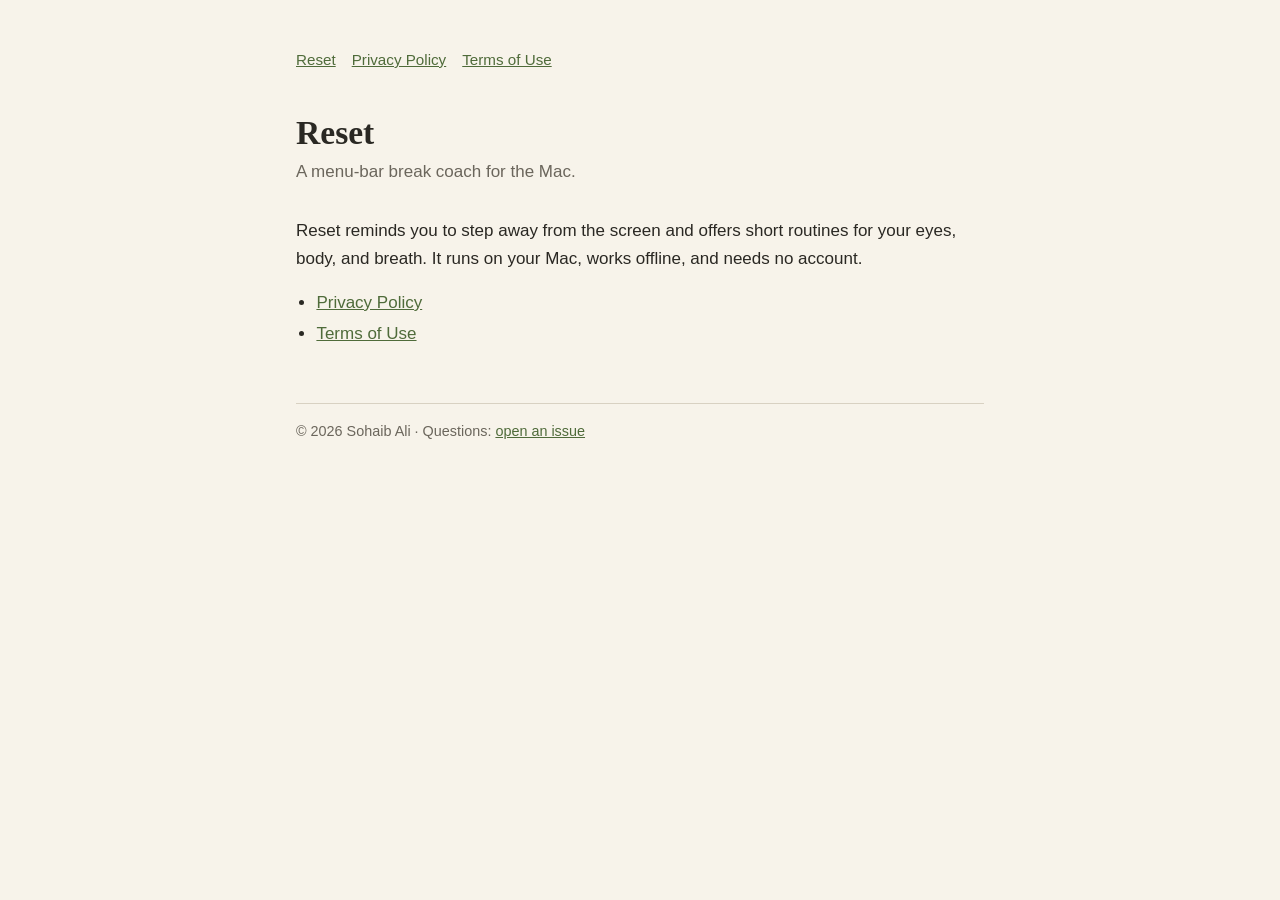
==== index.html @ cd954e29 "Add landing page Initial HTML structure for the Reset for Mac webpage, including navigation, content" ====
<!doctype html><html lang="en"><head>
<meta charset="utf-8">
<meta name="viewport" content="width=device-width, initial-scale=1">
<style>
:root{--paper:#f7f3ea;--ink:#2a2823;--muted:#6b665c;--rule:#d8d1c2;--moss:#4f6b3a}
@media (prefers-color-scheme:dark){:root{--paper:#1d1c19;--ink:#ece6d8;--muted:#a59f92;--rule:#3a3730;--moss:#9cb784}}
*{box-sizing:border-box}
body{margin:0;background:var(--paper);color:var(--ink);font:17px/1.6 -apple-system,BlinkMacSystemFont,"Helvetica Neue",Arial,sans-serif}
main{max-width:720px;margin:0 auto;padding:48px 16px 80px}
h1,h2{font-family:"New York",ui-serif,Georgia,serif;font-weight:600;line-height:1.25}
h1{font-size:2.1rem;margin:0 0 4px}
h2{font-size:1.3rem;margin:40px 0 8px;padding-top:16px;border-top:1px solid var(--rule)}
a{color:var(--moss)}
.meta{color:var(--muted);margin:0 0 32px}
nav{font-size:.95rem;margin-bottom:40px}
nav a{margin-right:16px}
ul{padding-left:1.2em}
li{margin:4px 0}
footer{margin-top:56px;padding-top:16px;border-top:1px solid var(--rule);color:var(--muted);font-size:.9rem}
</style>
<title>Reset for Mac</title></head><body><main>
<nav><a href="./">Reset</a><a href="privacy.html">Privacy Policy</a><a href="terms.html">Terms of Use</a></nav>
<h1>Reset</h1>
<p class="meta">A menu-bar break coach for the Mac.</p>
<p>Reset reminds you to step away from the screen and offers short routines for your eyes, body, and breath. It runs on your Mac, works offline, and needs no account.</p>
<ul>
<li><a href="privacy.html">Privacy Policy</a></li>
<li><a href="terms.html">Terms of Use</a></li>
</ul>
<footer>© 2026 Sohaib Ali · Questions: <a href="https://github.com/sohaibiii/reset-timer-mac-links/issues">open an issue</a></footer></main></body></html>
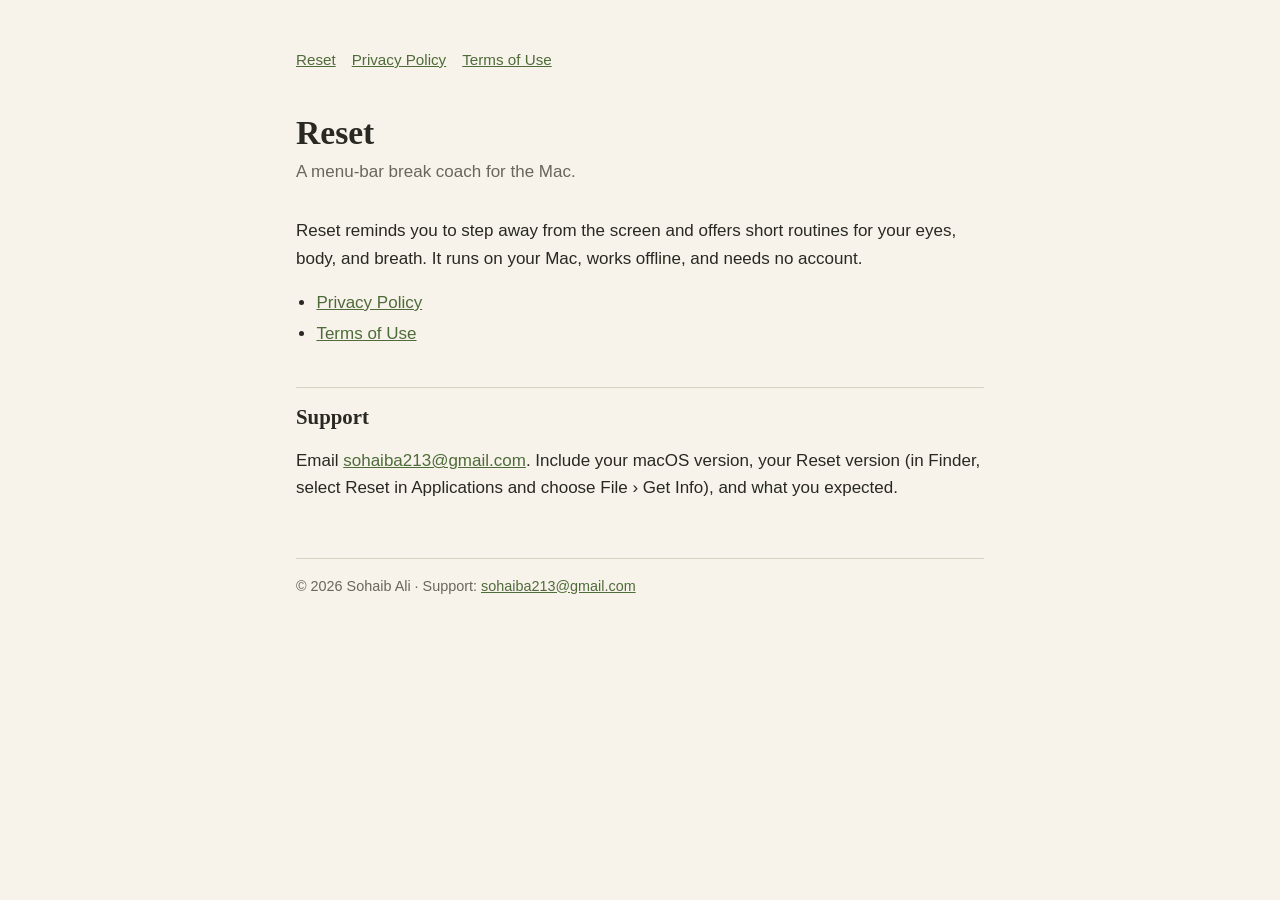
==== commit c88fd700: "Add support section and update footer in index.html Added support information and updated footer con" ====
--- a/index.html
+++ b/index.html
@@ -27,4 +27,6 @@
 <li><a href="privacy.html">Privacy Policy</a></li>
 <li><a href="terms.html">Terms of Use</a></li>
 </ul>
-<footer>© 2026 Sohaib Ali · Questions: <a href="https://github.com/sohaibiii/reset-timer-mac-links/issues">open an issue</a></footer></main></body></html>
+<h2>Support</h2>
+<p>Email <a href="mailto:sohaiba213@gmail.com">sohaiba213@gmail.com</a>. Include your macOS version, your Reset version (in Finder, select Reset in Applications and choose File › Get Info), and what you expected.</p>
+<footer>© 2026 Sohaib Ali · Support: <a href="mailto:sohaiba213@gmail.com">sohaiba213@gmail.com</a></footer></main></body></html>
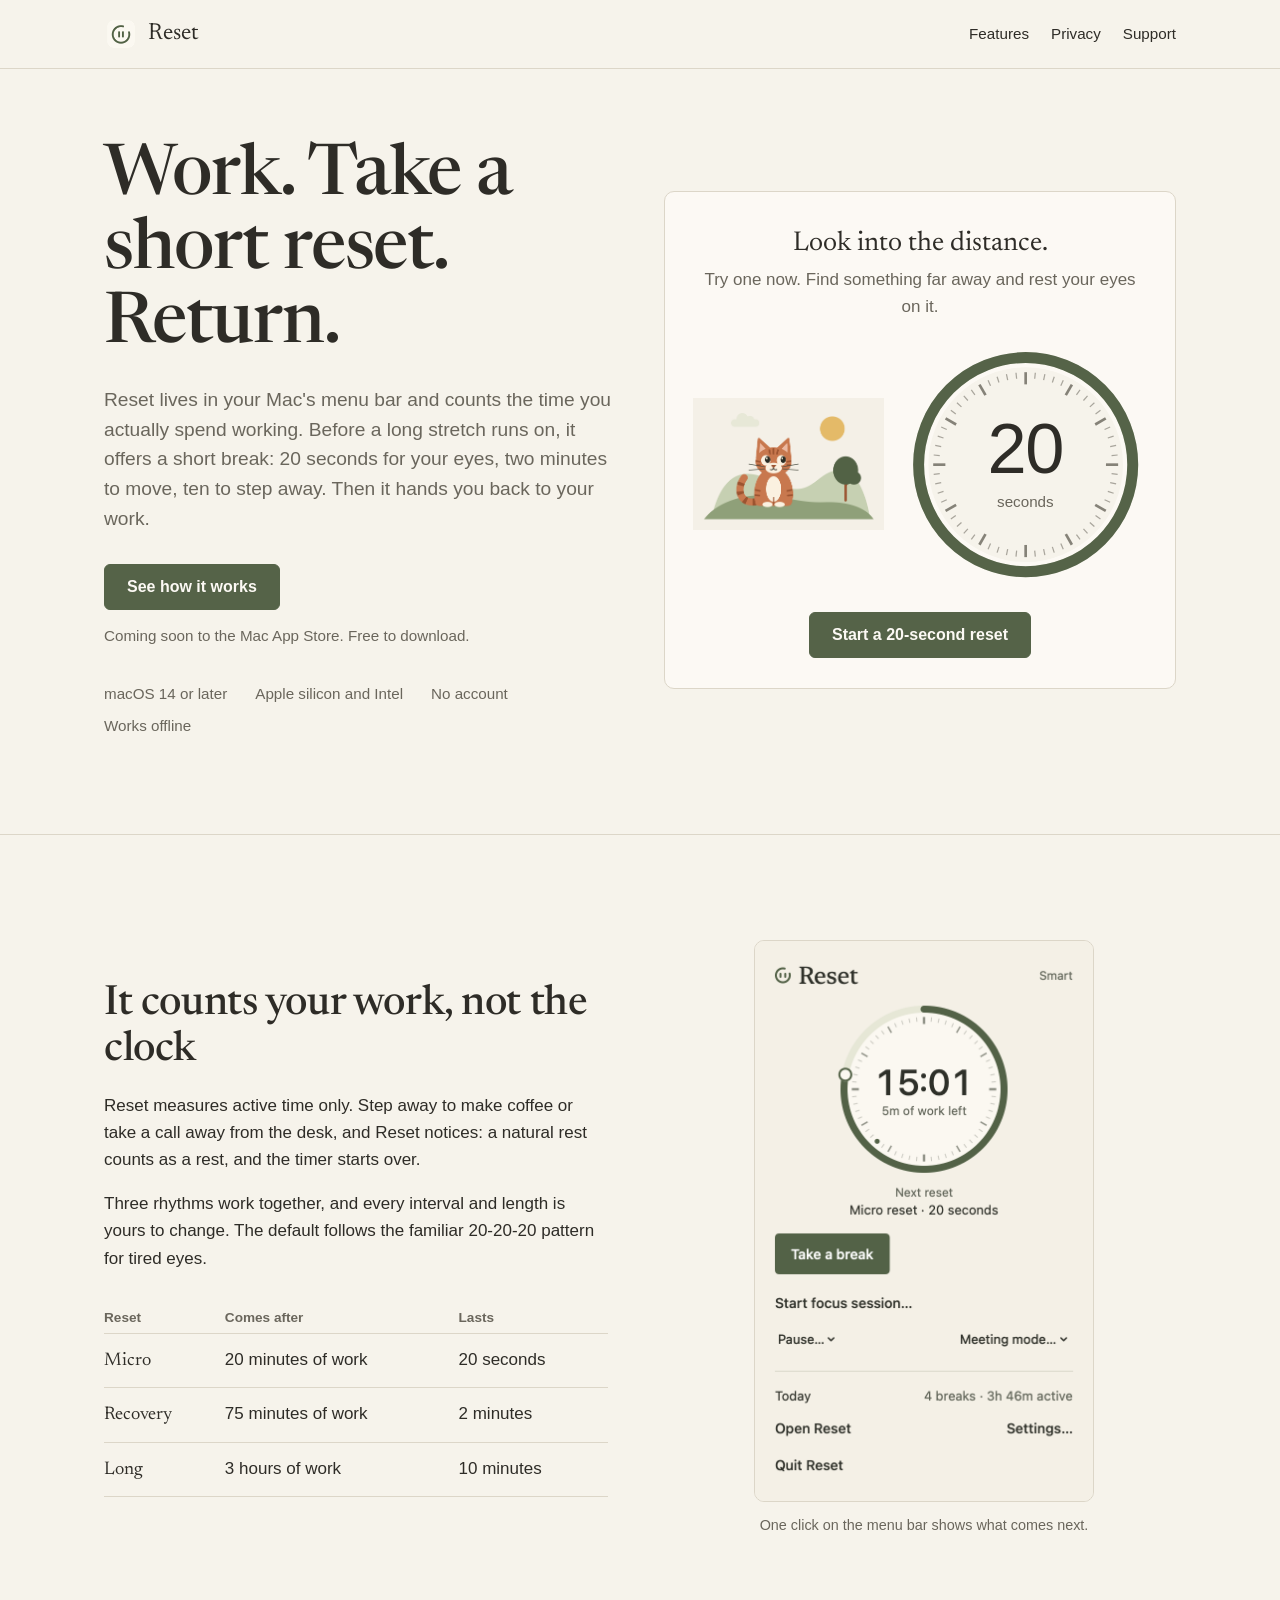
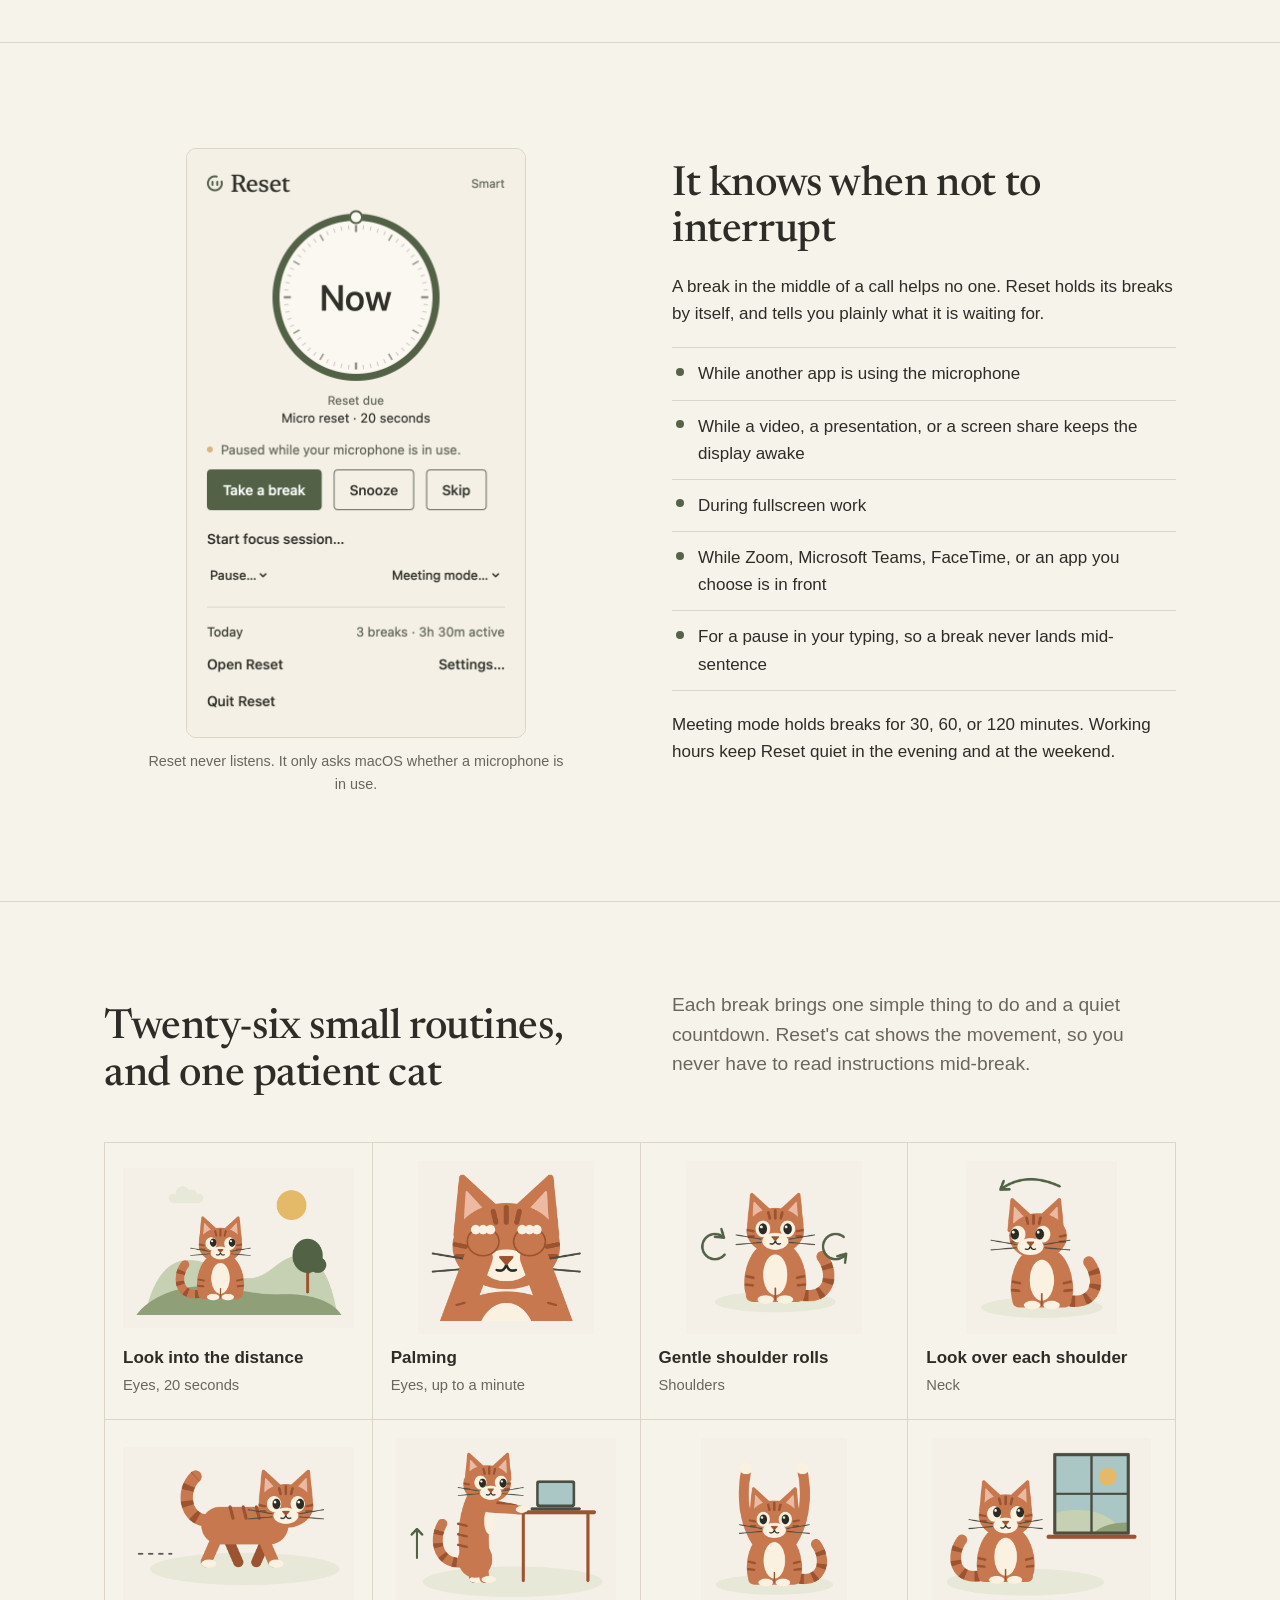
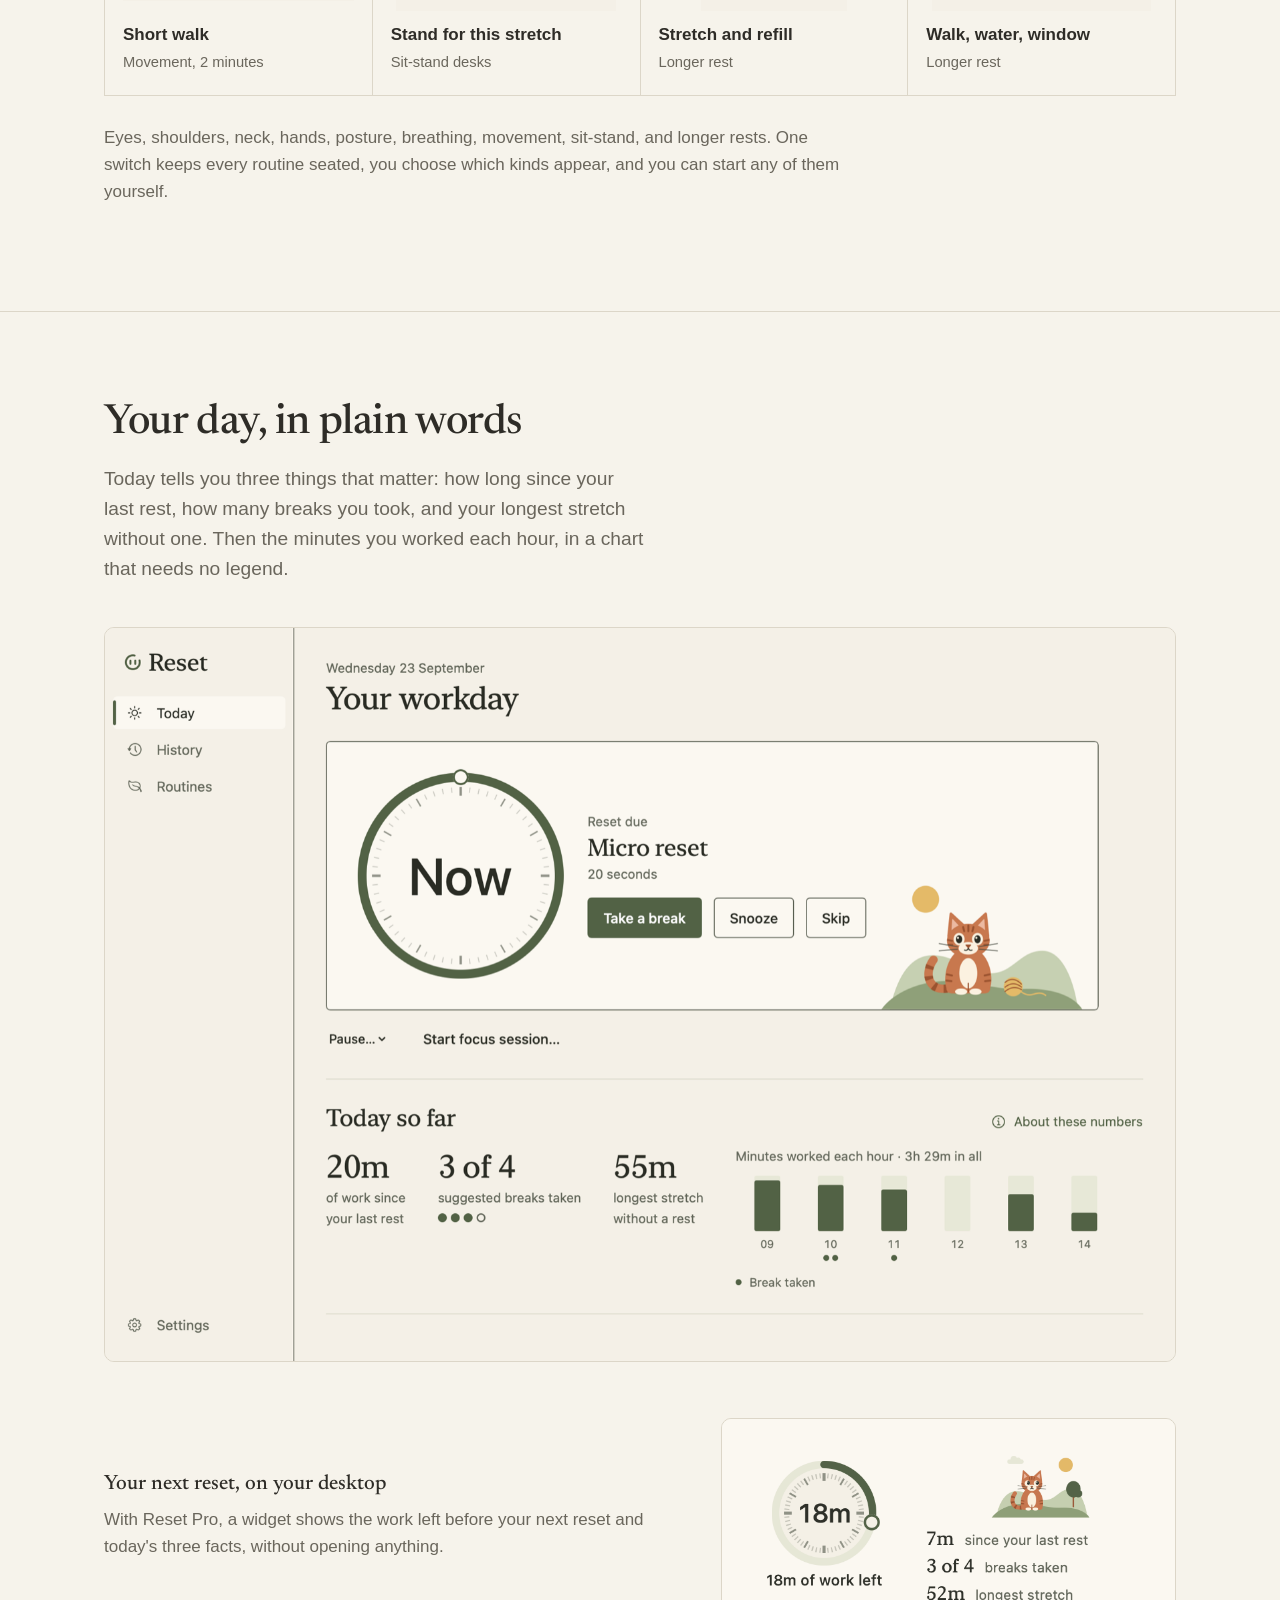
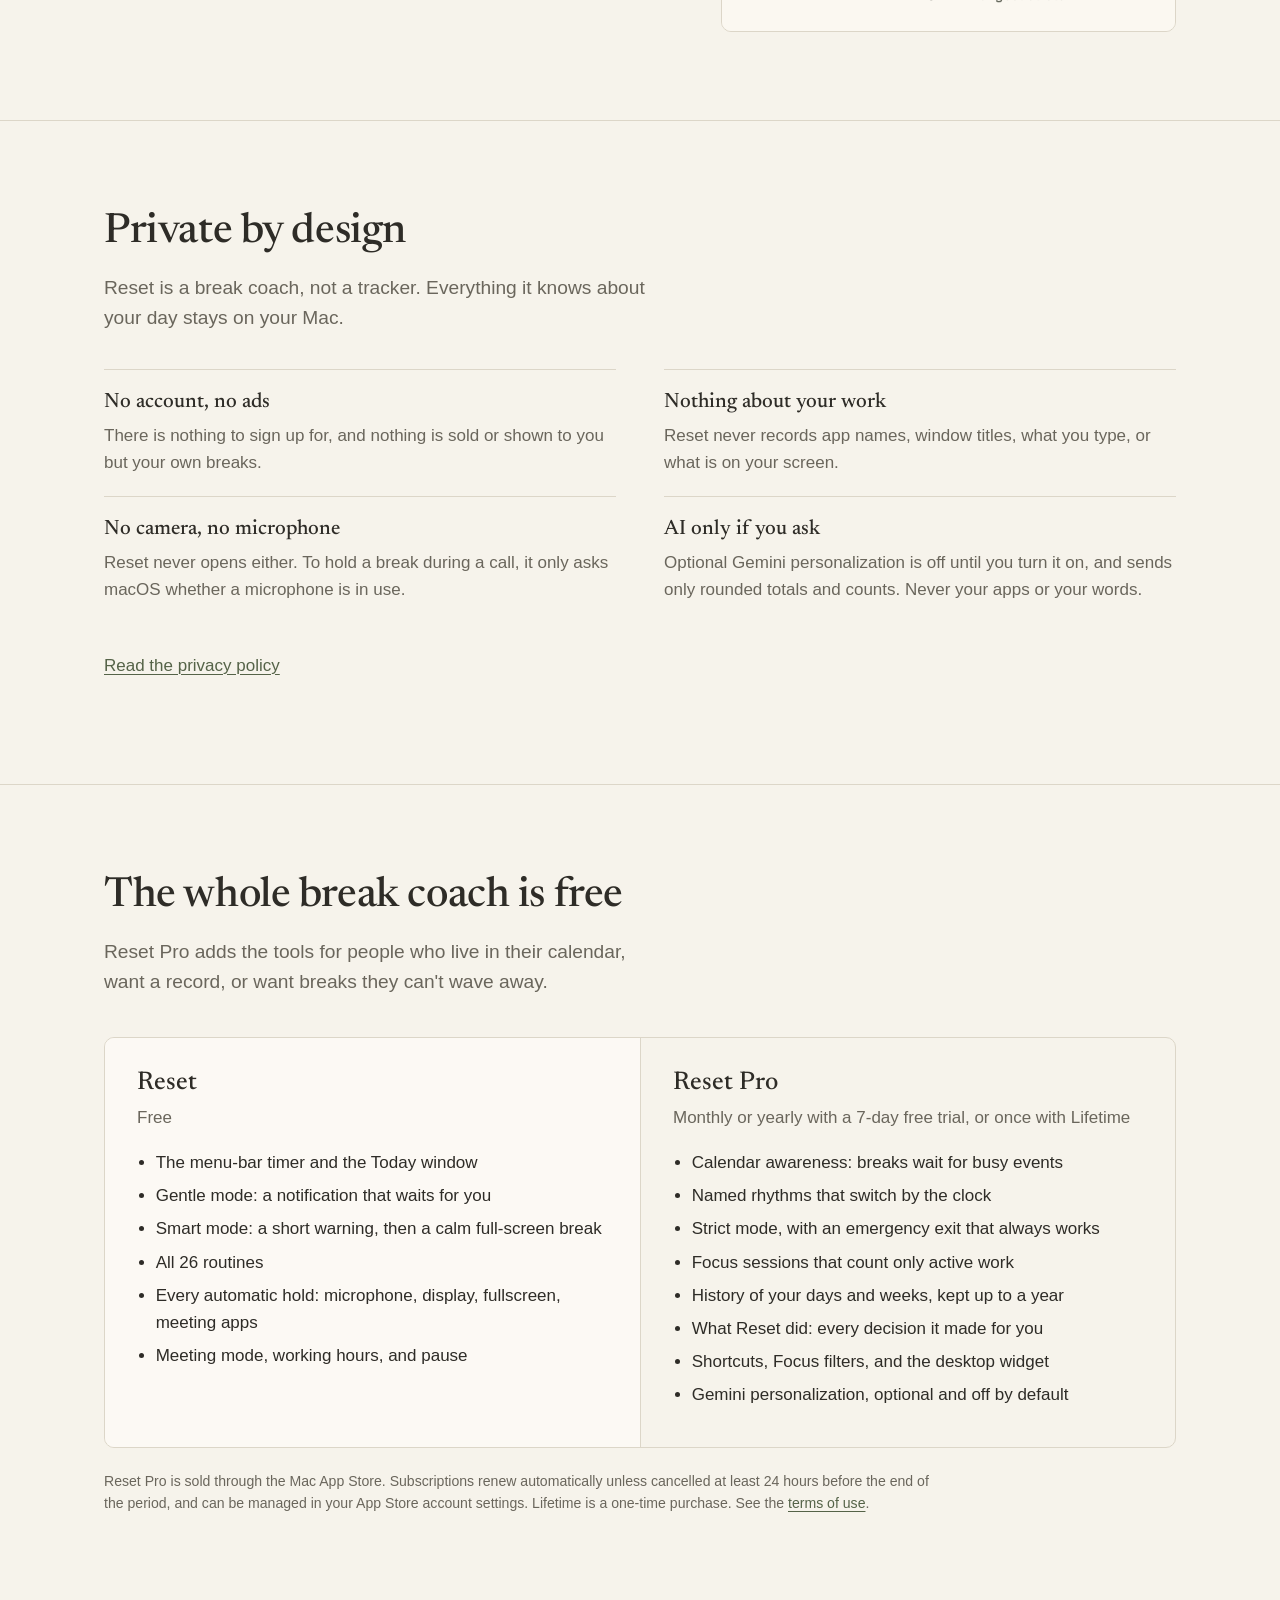
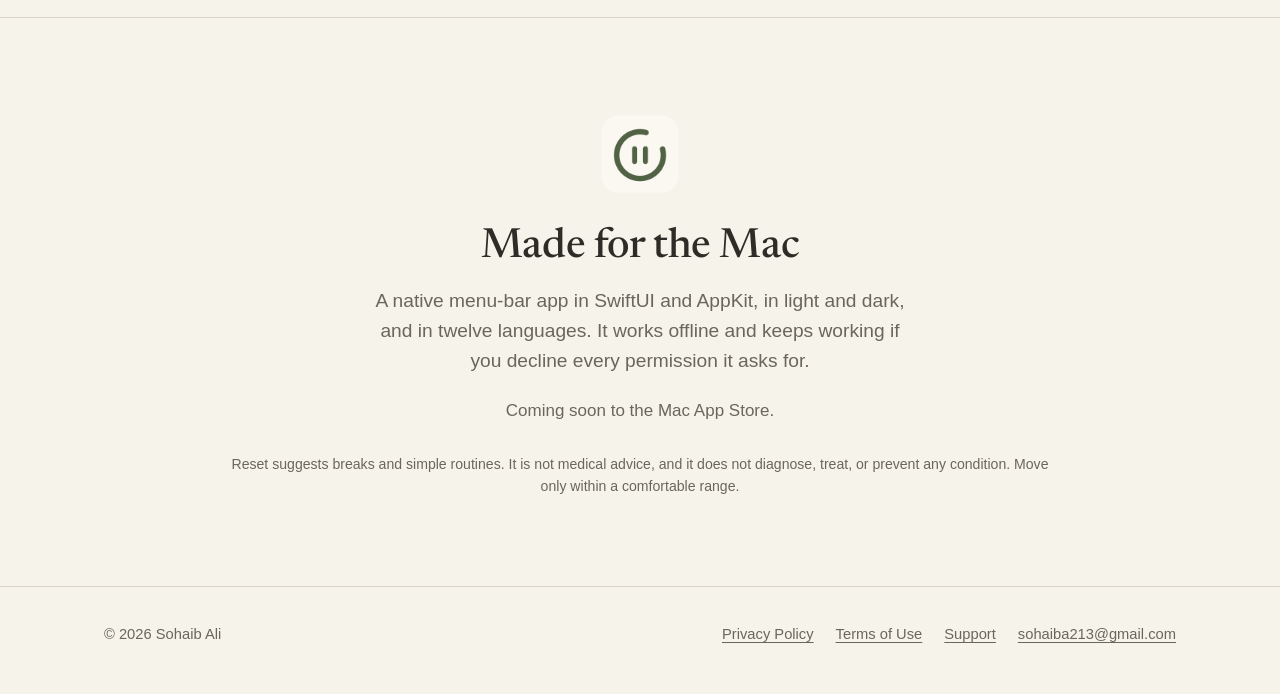
==== commit 2d2c2f41: "Redesign the site: marketing home, privacy, support, and terms" ====
--- a/index.html
+++ b/index.html
@@ -1,32 +1,282 @@
-<!doctype html><html lang="en"><head>
+<!doctype html>
+<html lang="en">
+<head>
 <meta charset="utf-8">
 <meta name="viewport" content="width=device-width, initial-scale=1">
-<style>
-:root{--paper:#f7f3ea;--ink:#2a2823;--muted:#6b665c;--rule:#d8d1c2;--moss:#4f6b3a}
-@media (prefers-color-scheme:dark){:root{--paper:#1d1c19;--ink:#ece6d8;--muted:#a59f92;--rule:#3a3730;--moss:#9cb784}}
-*{box-sizing:border-box}
-body{margin:0;background:var(--paper);color:var(--ink);font:17px/1.6 -apple-system,BlinkMacSystemFont,"Helvetica Neue",Arial,sans-serif}
-main{max-width:720px;margin:0 auto;padding:48px 16px 80px}
-h1,h2{font-family:"New York",ui-serif,Georgia,serif;font-weight:600;line-height:1.25}
-h1{font-size:2.1rem;margin:0 0 4px}
-h2{font-size:1.3rem;margin:40px 0 8px;padding-top:16px;border-top:1px solid var(--rule)}
-a{color:var(--moss)}
-.meta{color:var(--muted);margin:0 0 32px}
-nav{font-size:.95rem;margin-bottom:40px}
-nav a{margin-right:16px}
-ul{padding-left:1.2em}
-li{margin:4px 0}
-footer{margin-top:56px;padding-top:16px;border-top:1px solid var(--rule);color:var(--muted);font-size:.9rem}
-</style>
-<title>Reset for Mac</title></head><body><main>
-<nav><a href="./">Reset</a><a href="privacy.html">Privacy Policy</a><a href="terms.html">Terms of Use</a></nav>
-<h1>Reset</h1>
-<p class="meta">A menu-bar break coach for the Mac.</p>
-<p>Reset reminds you to step away from the screen and offers short routines for your eyes, body, and breath. It runs on your Mac, works offline, and needs no account.</p>
-<ul>
-<li><a href="privacy.html">Privacy Policy</a></li>
-<li><a href="terms.html">Terms of Use</a></li>
-</ul>
-<h2>Support</h2>
-<p>Email <a href="mailto:sohaiba213@gmail.com">sohaiba213@gmail.com</a>. Include your macOS version, your Reset version (in Finder, select Reset in Applications and choose File › Get Info), and what you expected.</p>
-<footer>© 2026 Sohaib Ali · Support: <a href="mailto:sohaiba213@gmail.com">sohaiba213@gmail.com</a></footer></main></body></html>
+<title>Reset: break reminders for your Mac</title>
+<meta name="description" content="Reset is a calm break reminder for the Mac menu bar. It counts the time you actually work, waits out your meetings, and offers a 20-second reset for your eyes, body, or breath. No account. Your history stays on your Mac.">
+<meta property="og:title" content="Reset: break reminders for your Mac">
+<meta property="og:description" content="Work, take a short reset, return. A calm break coach for the Mac menu bar.">
+<meta property="og:image" content="https://sohaibiii.github.io/reset-timer-mac-links/img/break-cat.png">
+<meta name="theme-color" content="#F6F3EB">
+<link rel="icon" href="img/favicon.png">
+<link rel="preconnect" href="https://fonts.googleapis.com">
+<link rel="preconnect" href="https://fonts.gstatic.com" crossorigin>
+<link href="https://fonts.googleapis.com/css2?family=Newsreader:opsz,wght@6..72,400;6..72,500&display=swap" rel="stylesheet">
+<link rel="stylesheet" href="site.css">
+</head>
+<body>
+<header class="site-head">
+  <div class="wrap">
+    <a class="brand" href="./"><img src="img/icon.png" alt="" width="34" height="34"><span>Reset</span></a>
+    <nav class="site-nav" aria-label="Site">
+      <a href="#features">Features</a>
+      <a href="privacy.html">Privacy</a>
+      <a href="support.html">Support</a>
+    </nav>
+  </div>
+</header>
+
+<main>
+<section class="hero">
+  <div class="wrap split">
+    <div class="copy">
+      <h1>Work. Take a short reset. Return.</h1>
+      <p class="lede">Reset lives in your Mac's menu bar and counts the time you actually spend working. Before a long stretch runs on, it offers a short break: 20 seconds for your eyes, two minutes to move, ten to step away. Then it hands you back to your work.</p>
+      <div class="actions">
+        <a class="button" href="#features">See how it works</a>
+        <span class="availability">Coming soon to the Mac App Store. Free to download.</span>
+      </div>
+      <ul class="facts">
+        <li>macOS 14 or later</li>
+        <li>Apple silicon and Intel</li>
+        <li>No account</li>
+        <li>Works offline</li>
+      </ul>
+    </div>
+
+    <div class="stage" aria-label="Try a 20-second reset">
+      <p class="stage-title" id="stage-title">Look into the distance.</p>
+      <p class="stage-sub" id="stage-sub" aria-live="polite">Try one now. Find something far away and rest your eyes on it.</p>
+      <div class="stage-body">
+        <img class="cat" src="img/cat-distance.png" alt="Reset's tabby cat sitting on a green hill, looking into the distance" width="403" height="280">
+        <div class="dial">
+          <svg viewBox="0 0 200 200" aria-hidden="true">
+            <circle class="face" cx="100" cy="100" r="80"/>
+            <g id="ticks"></g>
+            <circle class="track" cx="100" cy="100" r="88"/>
+            <circle class="ring" id="ring" cx="100" cy="100" r="88" transform="rotate(-90 100 100)"/>
+            <circle class="bead" id="bead" cx="100" cy="12" r="7"/>
+          </svg>
+          <div class="dial-read">
+            <span class="dial-num" id="dial-num">20</span>
+            <span class="dial-unit">seconds</span>
+          </div>
+        </div>
+      </div>
+      <button class="button" id="dial-button" type="button">Start a 20-second reset</button>
+    </div>
+  </div>
+</section>
+
+<section id="features">
+  <div class="wrap split">
+    <div class="copy">
+      <h2>It counts your work, not the clock</h2>
+      <p>Reset measures active time only. Step away to make coffee or take a call away from the desk, and Reset notices: a natural rest counts as a rest, and the timer starts over.</p>
+      <p>Three rhythms work together, and every interval and length is yours to change. The default follows the familiar 20-20-20 pattern for tired eyes.</p>
+      <table class="rhythm">
+        <thead><tr><th scope="col">Reset</th><th scope="col">Comes after</th><th scope="col">Lasts</th></tr></thead>
+        <tbody>
+          <tr><td>Micro</td><td>20 minutes of work</td><td>20 seconds</td></tr>
+          <tr><td>Recovery</td><td>75 minutes of work</td><td>2 minutes</td></tr>
+          <tr><td>Long</td><td>3 hours of work</td><td>10 minutes</td></tr>
+        </tbody>
+      </table>
+    </div>
+    <figure>
+      <img class="shot tall" src="img/popover.png" alt="Reset's menu-bar window: a clock dial showing 15:01, five minutes of work left before a 20-second micro reset" width="680" height="1126" loading="lazy">
+      <figcaption class="caption" style="text-align:center">One click on the menu bar shows what comes next.</figcaption>
+    </figure>
+  </div>
+</section>
+
+<section>
+  <div class="wrap split flip">
+    <div class="copy">
+      <h2>It knows when not to interrupt</h2>
+      <p>A break in the middle of a call helps no one. Reset holds its breaks by itself, and tells you plainly what it is waiting for.</p>
+      <ul class="ticks">
+        <li>While another app is using the microphone</li>
+        <li>While a video, a presentation, or a screen share keeps the display awake</li>
+        <li>During fullscreen work</li>
+        <li>While Zoom, Microsoft Teams, FaceTime, or an app you choose is in front</li>
+        <li>For a pause in your typing, so a break never lands mid-sentence</li>
+      </ul>
+      <p style="margin-top:20px">Meeting mode holds breaks for 30, 60, or 120 minutes. Working hours keep Reset quiet in the evening and at the weekend.</p>
+    </div>
+    <figure>
+      <img class="shot tall" src="img/popover-held.png" alt="Reset's menu-bar window with a reset due and the note: Paused while your microphone is in use" width="680" height="1182" loading="lazy">
+      <figcaption class="caption" style="text-align:center">Reset never listens. It only asks macOS whether a microphone is in use.</figcaption>
+    </figure>
+  </div>
+</section>
+
+<section>
+  <div class="wrap">
+    <div class="routines-head">
+      <h2>Twenty-six small routines, and one patient cat</h2>
+      <p class="lede">Each break brings one simple thing to do and a quiet countdown. Reset's cat shows the movement, so you never have to read instructions mid-break.</p>
+    </div>
+    <div class="tiles">
+      <figure class="tile"><img src="img/cat-distance.png" alt="The cat looking at a faraway tree" width="403" height="280" loading="lazy"><figcaption><strong>Look into the distance</strong><span>Eyes, 20 seconds</span></figcaption></figure>
+      <figure class="tile"><img src="img/cat-palming.png" alt="The cat cupping its paws over closed eyes" width="311" height="305" loading="lazy"><figcaption><strong>Palming</strong><span>Eyes, up to a minute</span></figcaption></figure>
+      <figure class="tile"><img src="img/cat-rolls.png" alt="The cat rolling its shoulders" width="280" height="275" loading="lazy"><figcaption><strong>Gentle shoulder rolls</strong><span>Shoulders</span></figcaption></figure>
+      <figure class="tile"><img src="img/cat-lookback.png" alt="The cat turning its head to look over a shoulder" width="239" height="274" loading="lazy"><figcaption><strong>Look over each shoulder</strong><span>Neck</span></figcaption></figure>
+      <figure class="tile"><img src="img/cat-walk.png" alt="The cat walking away from a desk" width="366" height="245" loading="lazy"><figcaption><strong>Short walk</strong><span>Movement, 2 minutes</span></figcaption></figure>
+      <figure class="tile"><img src="img/cat-standdesk.png" alt="The cat standing at a desk with a laptop" width="368" height="289" loading="lazy"><figcaption><strong>Stand for this stretch</strong><span>Sit-stand desks</span></figcaption></figure>
+      <figure class="tile"><img src="img/cat-reach.png" alt="The cat reaching both paws up high" width="239" height="282" loading="lazy"><figcaption><strong>Stretch and refill</strong><span>Longer rest</span></figcaption></figure>
+      <figure class="tile"><img src="img/cat-window.png" alt="The cat sitting by a sunny window" width="357" height="282" loading="lazy"><figcaption><strong>Walk, water, window</strong><span>Longer rest</span></figcaption></figure>
+    </div>
+    <p class="categories">Eyes, shoulders, neck, hands, posture, breathing, movement, sit-stand, and longer rests. One switch keeps every routine seated, you choose which kinds appear, and you can start any of them yourself.</p>
+  </div>
+</section>
+
+<section>
+  <div class="wrap">
+    <div class="narrow">
+      <h2>Your day, in plain words</h2>
+      <p class="lede" style="margin-top:18px">Today tells you three things that matter: how long since your last rest, how many breaks you took, and your longest stretch without one. Then the minutes you worked each hour, in a chart that needs no legend.</p>
+    </div>
+    <img class="shot wide-shot" src="img/today.png" alt="Reset's Today window: a micro reset due now, 20 minutes of work since the last rest, 3 of 4 suggested breaks taken, a 55-minute longest stretch, and minutes worked each hour" width="1600" height="1096" loading="lazy">
+    <div class="pair">
+      <div class="copy">
+        <h3>Your next reset, on your desktop</h3>
+        <p class="muted" style="margin-top:8px">With Reset Pro, a widget shows the work left before your next reset and today's three facts, without opening anything.</p>
+      </div>
+      <img class="shot" src="img/widget.png" alt="Reset's desktop widget: 18 minutes of work left, 7 minutes since the last rest, 3 of 4 breaks taken, 52-minute longest stretch" width="728" height="340" loading="lazy">
+    </div>
+  </div>
+</section>
+
+<section>
+  <div class="wrap">
+    <div class="narrow">
+      <h2>Private by design</h2>
+      <p class="lede" style="margin-top:18px">Reset is a break coach, not a tracker. Everything it knows about your day stays on your Mac.</p>
+    </div>
+    <div class="promises">
+      <div class="promise"><h3>No account, no ads</h3><p>There is nothing to sign up for, and nothing is sold or shown to you but your own breaks.</p></div>
+      <div class="promise"><h3>Nothing about your work</h3><p>Reset never records app names, window titles, what you type, or what is on your screen.</p></div>
+      <div class="promise"><h3>No camera, no microphone</h3><p>Reset never opens either. To hold a break during a call, it only asks macOS whether a microphone is in use.</p></div>
+      <div class="promise"><h3>AI only if you ask</h3><p>Optional Gemini personalization is off until you turn it on, and sends only rounded totals and counts. Never your apps or your words.</p></div>
+    </div>
+    <p style="margin-top:28px"><a href="privacy.html">Read the privacy policy</a></p>
+  </div>
+</section>
+
+<section>
+  <div class="wrap">
+    <div class="narrow">
+      <h2>The whole break coach is free</h2>
+      <p class="lede" style="margin-top:18px">Reset Pro adds the tools for people who live in their calendar, want a record, or want breaks they can't wave away.</p>
+    </div>
+    <div class="plans">
+      <div class="plan">
+        <h3>Reset</h3>
+        <p class="price-note">Free</p>
+        <ul>
+          <li>The menu-bar timer and the Today window</li>
+          <li>Gentle mode: a notification that waits for you</li>
+          <li>Smart mode: a short warning, then a calm full-screen break</li>
+          <li>All 26 routines</li>
+          <li>Every automatic hold: microphone, display, fullscreen, meeting apps</li>
+          <li>Meeting mode, working hours, and pause</li>
+        </ul>
+      </div>
+      <div class="plan">
+        <h3>Reset Pro</h3>
+        <p class="price-note">Monthly or yearly with a 7-day free trial, or once with Lifetime</p>
+        <ul>
+          <li>Calendar awareness: breaks wait for busy events</li>
+          <li>Named rhythms that switch by the clock</li>
+          <li>Strict mode, with an emergency exit that always works</li>
+          <li>Focus sessions that count only active work</li>
+          <li>History of your days and weeks, kept up to a year</li>
+          <li>What Reset did: every decision it made for you</li>
+          <li>Shortcuts, Focus filters, and the desktop widget</li>
+          <li>Gemini personalization, optional and off by default</li>
+        </ul>
+      </div>
+    </div>
+    <p class="fine">Reset Pro is sold through the Mac App Store. Subscriptions renew automatically unless cancelled at least 24 hours before the end of the period, and can be managed in your App Store account settings. Lifetime is a one-time purchase. See the <a href="terms.html">terms of use</a>.</p>
+  </div>
+</section>
+
+<section class="closing">
+  <div class="wrap">
+    <img src="img/icon.png" alt="" width="96" height="96" loading="lazy">
+    <h2>Made for the Mac</h2>
+    <p class="lede" style="margin-top:16px">A native menu-bar app in SwiftUI and AppKit, in light and dark, and in twelve languages. It works offline and keeps working if you decline every permission it asks for.</p>
+    <p class="muted" style="margin-top:22px">Coming soon to the Mac App Store.</p>
+    <p class="fine" style="margin:28px auto 0">Reset suggests breaks and simple routines. It is not medical advice, and it does not diagnose, treat, or prevent any condition. Move only within a comfortable range.</p>
+  </div>
+</section>
+</main>
+
+<footer class="site-foot">
+  <div class="wrap">
+    <span>© 2026 Sohaib Ali</span>
+    <nav aria-label="Footer">
+      <a href="privacy.html">Privacy Policy</a>
+      <a href="terms.html">Terms of Use</a>
+      <a href="support.html">Support</a>
+      <a href="mailto:sohaiba213@gmail.com">sohaiba213@gmail.com</a>
+    </nav>
+  </div>
+</footer>
+
+<script>
+(() => {
+  const R = 88, C = 2 * Math.PI * R, LENGTH = 20;
+  const ticks = document.getElementById('ticks');
+  for (let i = 0; i < 60; i++) {
+    const major = i % 5 === 0, a = (i * 6 - 90) * Math.PI / 180;
+    const r1 = 76, r2 = major ? 66 : 71;
+    const l = document.createElementNS('http://www.w3.org/2000/svg', 'line');
+    l.setAttribute('x1', 100 + r1 * Math.cos(a)); l.setAttribute('y1', 100 + r1 * Math.sin(a));
+    l.setAttribute('x2', 100 + r2 * Math.cos(a)); l.setAttribute('y2', 100 + r2 * Math.sin(a));
+    l.setAttribute('class', major ? 'tick major' : 'tick');
+    ticks.appendChild(l);
+  }
+  const ring = document.getElementById('ring'), bead = document.getElementById('bead');
+  const num = document.getElementById('dial-num'), button = document.getElementById('dial-button');
+  const title = document.getElementById('stage-title'), sub = document.getElementById('stage-sub');
+  ring.style.strokeDasharray = C;
+  let left = LENGTH, timer = null;
+
+  function draw() {
+    const f = left / LENGTH;
+    ring.style.strokeDashoffset = C * (1 - f);
+    const a = (-90 + 360 * f) * Math.PI / 180;
+    bead.setAttribute('cx', 100 + R * Math.cos(a));
+    bead.setAttribute('cy', 100 + R * Math.sin(a));
+    bead.style.visibility = f > 0 && f < 1 ? 'visible' : 'hidden';
+    num.textContent = left;
+  }
+  function stop(done) {
+    clearInterval(timer); timer = null;
+    if (done) {
+      title.textContent = 'Welcome back.';
+      sub.textContent = 'That was a micro reset. Reset offers one after every 20 minutes of work.';
+      button.textContent = 'Start again';
+    } else {
+      left = LENGTH; draw();
+      title.textContent = 'Look into the distance.';
+      sub.textContent = 'Try one now. Find something far away and rest your eyes on it.';
+      button.textContent = 'Start a 20-second reset';
+    }
+  }
+  button.addEventListener('click', () => {
+    if (timer) { stop(false); return; }
+    left = LENGTH; draw();
+    title.textContent = 'Look into the distance.';
+    sub.textContent = 'Look away from your screen and focus on something far away.';
+    button.textContent = 'Stop';
+    timer = setInterval(() => { left -= 1; draw(); if (left <= 0) stop(true); }, 1000);
+  });
+  draw();
+})();
+</script>
+</body>
+</html>
--- a/site.css
+++ b/site.css
@@ -0,0 +1,222 @@
+/* Reset for Mac: the site's look, taken from the app (flat, warm paper, moss, hairlines). */
+:root {
+  --paper: #F6F3EB;
+  --sheet: #FCF9F4;
+  --ink: #2E2C27;
+  --muted: #6A665C;
+  --rule: #DCD6C8;
+  --moss: #556348;
+  --moss-strong: #45513A;
+  --sage: #E4E6D8;
+  --sun: #E2B65B;
+  --serif: ui-serif, "New York", "Newsreader", Georgia, serif;
+  --sans: -apple-system, BlinkMacSystemFont, "SF Pro Text", "Helvetica Neue", Arial, sans-serif;
+  --measure: 34rem;
+  --page: 70rem;
+}
+@media (prefers-color-scheme: dark) {
+  :root {
+    --paper: #1F1E1B;
+    --sheet: #282723;
+    --ink: #ECE7DB;
+    --muted: #A8A296;
+    --rule: #3B3934;
+    --moss: #A3B88E;
+    --moss-strong: #B9CBA6;
+    --sage: #343A2E;
+  }
+  .shot, .tile img { filter: brightness(.92); }
+}
+
+* { box-sizing: border-box; }
+html { -webkit-text-size-adjust: 100%; }
+body {
+  margin: 0;
+  background: var(--paper);
+  color: var(--ink);
+  font: 17px/1.6 var(--sans);
+  -webkit-font-smoothing: antialiased;
+}
+img { max-width: 100%; height: auto; display: block; }
+a { color: var(--moss); text-underline-offset: .18em; text-decoration-thickness: 1px; }
+a:hover { color: var(--moss-strong); }
+:focus { outline: none; }
+:focus-visible { outline: 2px solid var(--moss); outline-offset: 3px; border-radius: 2px; }
+
+h1, h2, h3 { font-family: var(--serif); font-weight: 500; color: var(--ink); margin: 0; }
+h1 { font-size: clamp(2.6rem, 6vw, 4.4rem); line-height: 1.05; letter-spacing: -.015em; }
+h2 { font-size: clamp(1.9rem, 3.6vw, 2.6rem); line-height: 1.12; letter-spacing: -.01em; }
+h3 { font-size: 1.3rem; line-height: 1.25; }
+p { margin: 0 0 1em; }
+.lede { font-size: 1.2rem; line-height: 1.55; color: var(--muted); max-width: var(--measure); }
+.muted { color: var(--muted); }
+.wrap { max-width: var(--page); margin: 0 auto; padding: 0 24px; }
+.narrow { max-width: 46rem; }
+
+/* Header */
+.site-head { border-bottom: 1px solid var(--rule); }
+.site-head .wrap { display: flex; align-items: center; justify-content: space-between; gap: 16px; min-height: 68px; }
+.brand { display: flex; align-items: center; gap: 10px; color: var(--ink); text-decoration: none; font-family: var(--serif); font-size: 1.45rem; }
+.brand img { width: 34px; height: 34px; }
+.site-nav { display: flex; gap: 22px; font-size: .95rem; }
+.site-nav a { color: var(--ink); text-decoration: none; }
+.site-nav a:hover, .site-nav a[aria-current="page"] { color: var(--moss); text-decoration: underline; }
+
+/* Buttons, drawn like the app's: near-square, flat */
+.button {
+  display: inline-flex; align-items: center; justify-content: center;
+  min-height: 46px; padding: 0 22px;
+  border: 1px solid var(--moss); border-radius: 6px;
+  background: var(--moss); color: var(--sheet);
+  font: 600 1rem var(--sans); cursor: pointer; text-decoration: none;
+}
+.button:hover { background: var(--moss-strong); border-color: var(--moss-strong); color: var(--sheet); }
+.button.quiet { background: transparent; color: var(--ink); border-color: var(--ink); }
+.button.quiet:hover { background: var(--sheet); color: var(--ink); }
+
+/* Sections */
+section { padding: 88px 0; border-top: 1px solid var(--rule); }
+section:first-of-type { border-top: 0; }
+.split { display: grid; grid-template-columns: minmax(0, 1fr) minmax(0, 1fr); gap: 64px; align-items: center; }
+.split.flip > :first-child { order: 2; }
+.copy h2 { margin-bottom: 18px; }
+.copy p { max-width: var(--measure); }
+.shot { border: 1px solid var(--rule); border-radius: 10px; background: var(--sheet); }
+.shot.tall { max-width: 340px; margin: 0 auto; }
+.caption { font-size: .9rem; color: var(--muted); margin-top: 12px; }
+
+.ticks { list-style: none; padding: 0; margin: 20px 0 0; max-width: var(--measure); }
+.ticks li { padding: 12px 0 12px 26px; border-top: 1px solid var(--rule); position: relative; }
+.ticks li:last-child { border-bottom: 1px solid var(--rule); }
+.ticks li::before { content: ""; position: absolute; left: 4px; top: 1.15em; width: 8px; height: 8px; border-radius: 50%; background: var(--moss); }
+
+/* Hero */
+.hero { padding: 72px 0 96px; }
+.hero .split { gap: 48px; }
+.hero h1 { margin-bottom: 22px; }
+.hero .actions { display: flex; flex-wrap: wrap; gap: 14px 22px; align-items: center; margin-top: 30px; }
+.availability { font-size: .95rem; color: var(--muted); }
+.facts { display: flex; flex-wrap: wrap; gap: 8px 28px; margin: 34px 0 0; padding: 0; list-style: none; font-size: .95rem; color: var(--muted); }
+
+/* The dial: the app's break screen, live */
+.stage { background: var(--sheet); border: 1px solid var(--rule); border-radius: 10px; padding: 36px 28px 30px; text-align: center; }
+.stage-title { font-family: var(--serif); font-size: 1.7rem; line-height: 1.2; margin: 0 0 6px; }
+.stage-sub { color: var(--muted); margin: 0 0 22px; min-height: 1.6em; }
+.stage-body { display: flex; align-items: center; justify-content: center; gap: 20px; }
+.stage-body .cat { width: 42%; max-width: 210px; }
+.dial { width: 56%; max-width: 280px; aspect-ratio: 1; position: relative; }
+.dial svg { width: 100%; height: 100%; display: block; }
+.dial .face { fill: var(--paper); }
+.dial .track { fill: none; stroke: var(--sage); stroke-width: 9; }
+.dial .ring { fill: none; stroke: var(--moss); stroke-width: 9; stroke-linecap: round; transition: stroke-dashoffset 1s linear; }
+.dial .tick { stroke: var(--muted); stroke-width: 1; opacity: .55; }
+.dial .tick.major { stroke-width: 2.2; opacity: .8; }
+.dial .bead { fill: var(--sheet); stroke: var(--moss); stroke-width: 3; }
+.dial-read { position: absolute; inset: 0; display: flex; flex-direction: column; align-items: center; justify-content: center; pointer-events: none; }
+.dial-num { font: 500 clamp(3rem, 7vw, 4.4rem)/1 var(--sans); font-variant-numeric: tabular-nums; letter-spacing: -.02em; }
+.dial-unit { color: var(--muted); font-size: .95rem; margin-top: 6px; }
+.stage .button { margin-top: 26px; }
+@media (prefers-reduced-motion: reduce) { .dial .ring { transition: none; } }
+
+/* Rhythms table */
+.rhythm { width: 100%; border-collapse: collapse; margin-top: 26px; max-width: var(--measure); font-variant-numeric: tabular-nums; }
+.rhythm th, .rhythm td { text-align: left; padding: 12px 12px 12px 0; border-top: 1px solid var(--rule); vertical-align: top; }
+.rhythm tr:last-child td { border-bottom: 1px solid var(--rule); }
+.rhythm th { font: 600 .85rem var(--sans); color: var(--muted); border-top: 0; padding-bottom: 8px; }
+.rhythm td:first-child { font-family: var(--serif); font-size: 1.15rem; }
+
+/* Routines */
+.routines-head { display: grid; grid-template-columns: minmax(0, 1fr) minmax(0, 1fr); gap: 64px; align-items: end; margin-bottom: 44px; }
+.tiles { display: grid; grid-template-columns: repeat(4, minmax(0, 1fr)); gap: 0; border-top: 1px solid var(--rule); border-left: 1px solid var(--rule); }
+.tile { margin: 0; padding: 18px 18px 20px; border-right: 1px solid var(--rule); border-bottom: 1px solid var(--rule); }
+.tile img { width: 100%; aspect-ratio: 4 / 3; object-fit: contain; }
+.tile figcaption { margin-top: 10px; }
+.tile strong { display: block; font-weight: 600; }
+.tile span { color: var(--muted); font-size: .92rem; }
+.categories { margin-top: 28px; color: var(--muted); max-width: 46rem; }
+
+/* Today */
+.wide-shot { margin-top: 44px; }
+.pair { display: grid; grid-template-columns: minmax(0, 1.25fr) minmax(0, 1fr); gap: 48px; align-items: center; margin-top: 56px; }
+
+/* Privacy band */
+.promises { display: grid; grid-template-columns: repeat(2, minmax(0, 1fr)); gap: 0 48px; margin-top: 36px; }
+.promise { padding: 20px 0; border-top: 1px solid var(--rule); }
+.promise h3 { margin-bottom: 6px; }
+.promise p { color: var(--muted); margin: 0; }
+
+/* Plans */
+.plans { display: grid; grid-template-columns: minmax(0, 1fr) minmax(0, 1fr); gap: 0; margin-top: 40px; border: 1px solid var(--rule); border-radius: 10px; overflow: hidden; }
+.plan { padding: 30px 32px 32px; background: var(--sheet); }
+.plan + .plan { border-left: 1px solid var(--rule); background: transparent; }
+.plan h3 { font-size: 1.6rem; margin-bottom: 4px; }
+.plan .price-note { color: var(--muted); margin-bottom: 18px; }
+.plan ul { margin: 0; padding-left: 1.1em; }
+.plan li { margin: 6px 0; }
+.fine { font-size: .88rem; color: var(--muted); max-width: 52rem; margin-top: 22px; }
+
+/* Closing */
+.closing { text-align: center; }
+.closing img { width: 96px; height: 96px; margin: 0 auto 22px; }
+.closing p { margin-left: auto; margin-right: auto; }
+
+/* Document pages (privacy, support, terms) */
+.doc { padding: 64px 0 96px; }
+.doc h1 { font-size: clamp(2.4rem, 5vw, 3.4rem); margin-bottom: 14px; }
+.doc .updated { color: var(--muted); margin-bottom: 36px; }
+.doc h2 { font-size: 1.65rem; margin: 52px 0 14px; padding-top: 28px; border-top: 1px solid var(--rule); }
+.doc h3 { font-size: 1.2rem; margin: 28px 0 8px; }
+.doc ul { padding-left: 1.2em; }
+.doc li { margin: 6px 0; }
+.doc p, .doc li { max-width: 40rem; }
+.summary { background: var(--sheet); border: 1px solid var(--rule); border-radius: 10px; padding: 26px 28px; margin: 8px 0 12px; }
+.summary h2 { margin: 0 0 12px; padding: 0; border: 0; font-size: 1.35rem; }
+.summary ul { margin: 0; }
+.toc { columns: 2; column-gap: 40px; padding-left: 1.2em; margin: 24px 0 0; }
+.toc li { break-inside: avoid; }
+.sent { width: 100%; border-collapse: collapse; margin: 16px 0; }
+.sent th, .sent td { text-align: left; padding: 10px 12px 10px 0; border-top: 1px solid var(--rule); vertical-align: top; }
+.sent th { font: 600 .85rem var(--sans); color: var(--muted); border-top: 0; }
+code { font-size: .88em; background: var(--sheet); border: 1px solid var(--rule); border-radius: 4px; padding: 1px 5px; word-break: break-word; }
+
+details { border-top: 1px solid var(--rule); padding: 0; max-width: 46rem; }
+details:last-of-type { border-bottom: 1px solid var(--rule); }
+summary { cursor: pointer; padding: 16px 32px 16px 0; font-weight: 600; list-style: none; position: relative; }
+summary::-webkit-details-marker { display: none; }
+summary::after { content: "+"; position: absolute; right: 4px; top: 13px; font: 400 1.4rem var(--sans); color: var(--moss); }
+details[open] summary::after { content: "–"; }
+details > div { padding: 0 0 18px; }
+details > div p:last-child, details > div ul:last-child { margin-bottom: 0; }
+
+.contact { display: grid; grid-template-columns: minmax(0, 1fr) auto; gap: 24px; align-items: center; background: var(--sheet); border: 1px solid var(--rule); border-radius: 10px; padding: 28px; margin: 8px 0 0; }
+.contact h2 { margin: 0 0 6px; padding: 0; border: 0; font-size: 1.5rem; }
+.contact p { margin: 0; color: var(--muted); }
+
+/* Footer */
+.site-foot { border-top: 1px solid var(--rule); padding: 36px 0 48px; font-size: .92rem; color: var(--muted); }
+.site-foot .wrap { display: flex; flex-wrap: wrap; justify-content: space-between; gap: 16px 32px; }
+.site-foot nav { display: flex; flex-wrap: wrap; gap: 8px 22px; }
+.site-foot a { color: var(--muted); }
+.site-foot a:hover { color: var(--moss); }
+
+@media (max-width: 860px) {
+  section { padding: 64px 0; }
+  .split, .routines-head, .pair, .promises, .plans { grid-template-columns: minmax(0, 1fr); gap: 36px; }
+  .split.flip > :first-child { order: 0; }
+  .plans { gap: 0; }
+  .plan + .plan { border-left: 0; border-top: 1px solid var(--rule); }
+  .tiles { grid-template-columns: repeat(2, minmax(0, 1fr)); }
+  .toc { columns: 1; }
+  .contact { grid-template-columns: minmax(0, 1fr); }
+}
+@media (max-width: 560px) {
+  .wrap { padding: 0 16px; }
+  body { font-size: 16px; }
+  .site-nav { gap: 14px; font-size: .9rem; }
+  .brand span { display: none; }
+  .stage { padding: 28px 16px 24px; }
+  .stage-body { flex-direction: column; }
+  .stage-body .cat { width: 60%; }
+  .dial { width: 78%; }
+  .hero { padding: 44px 0 64px; }
+}
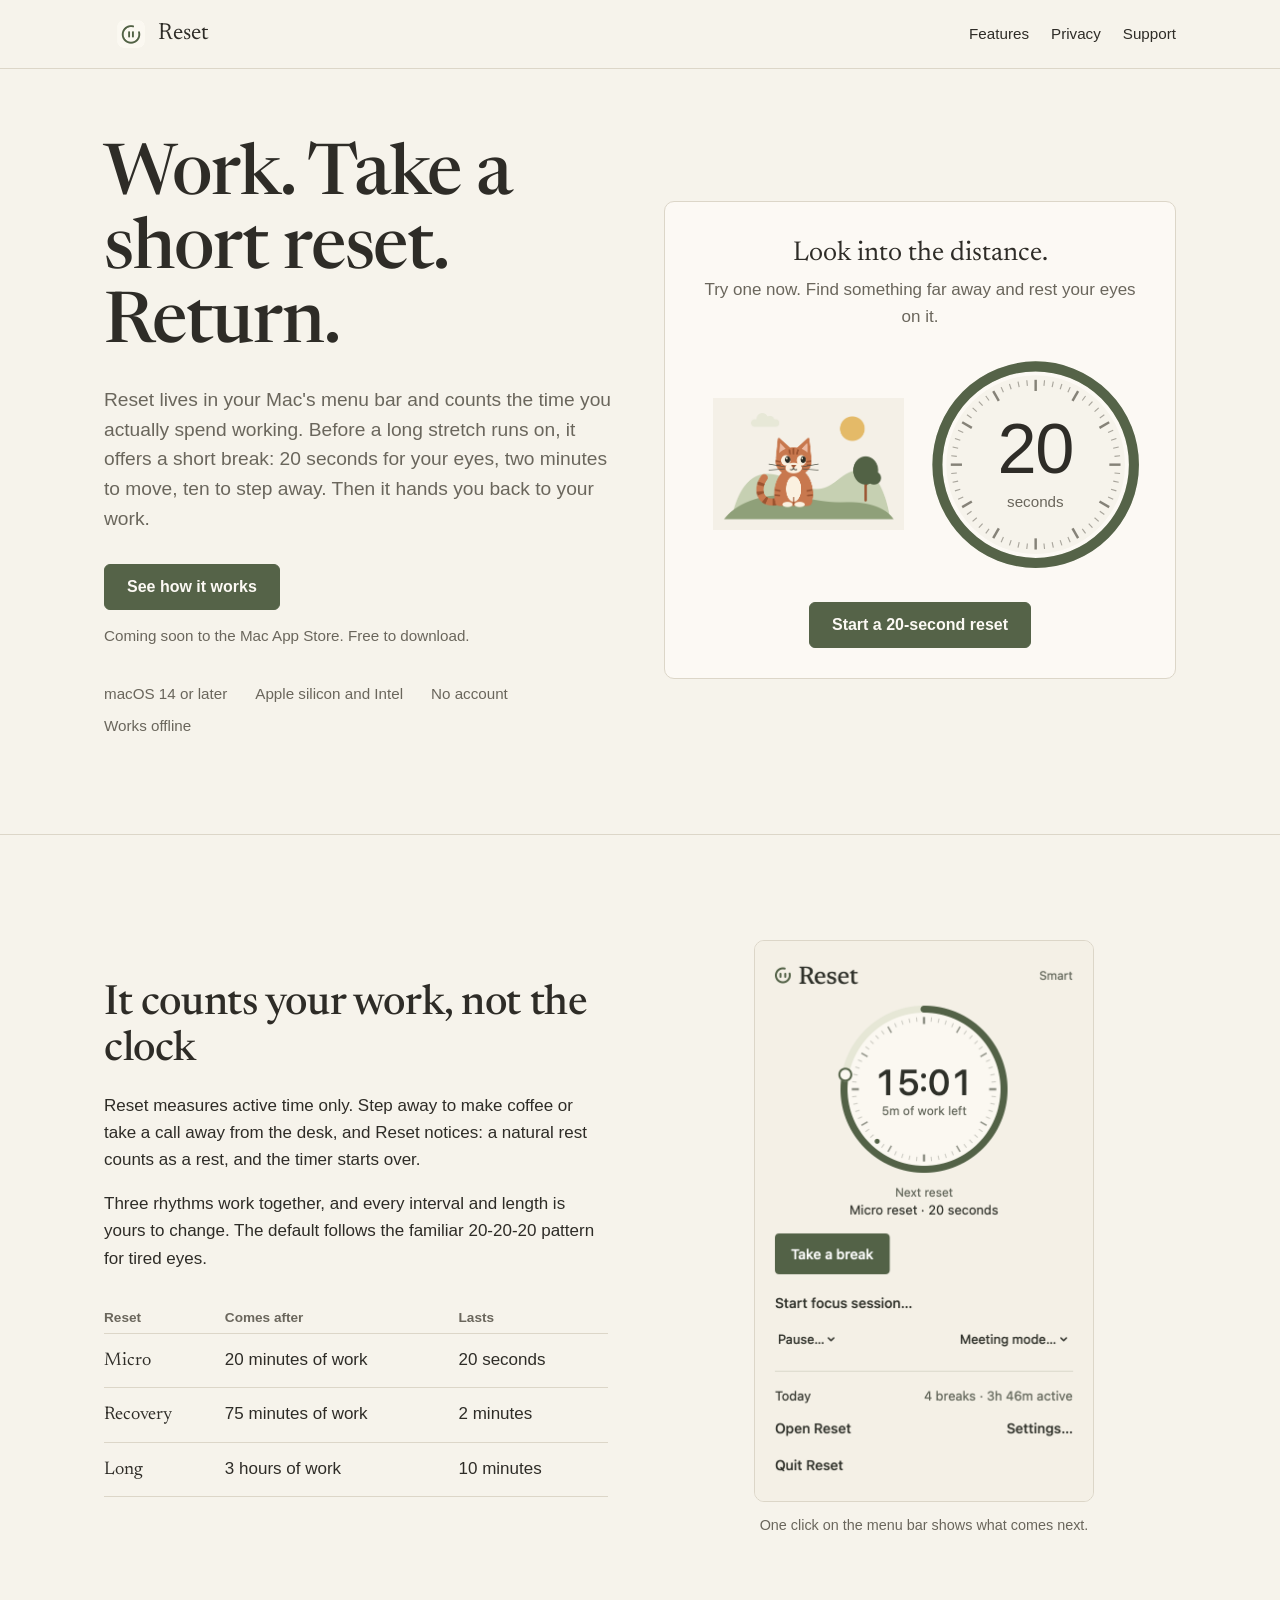
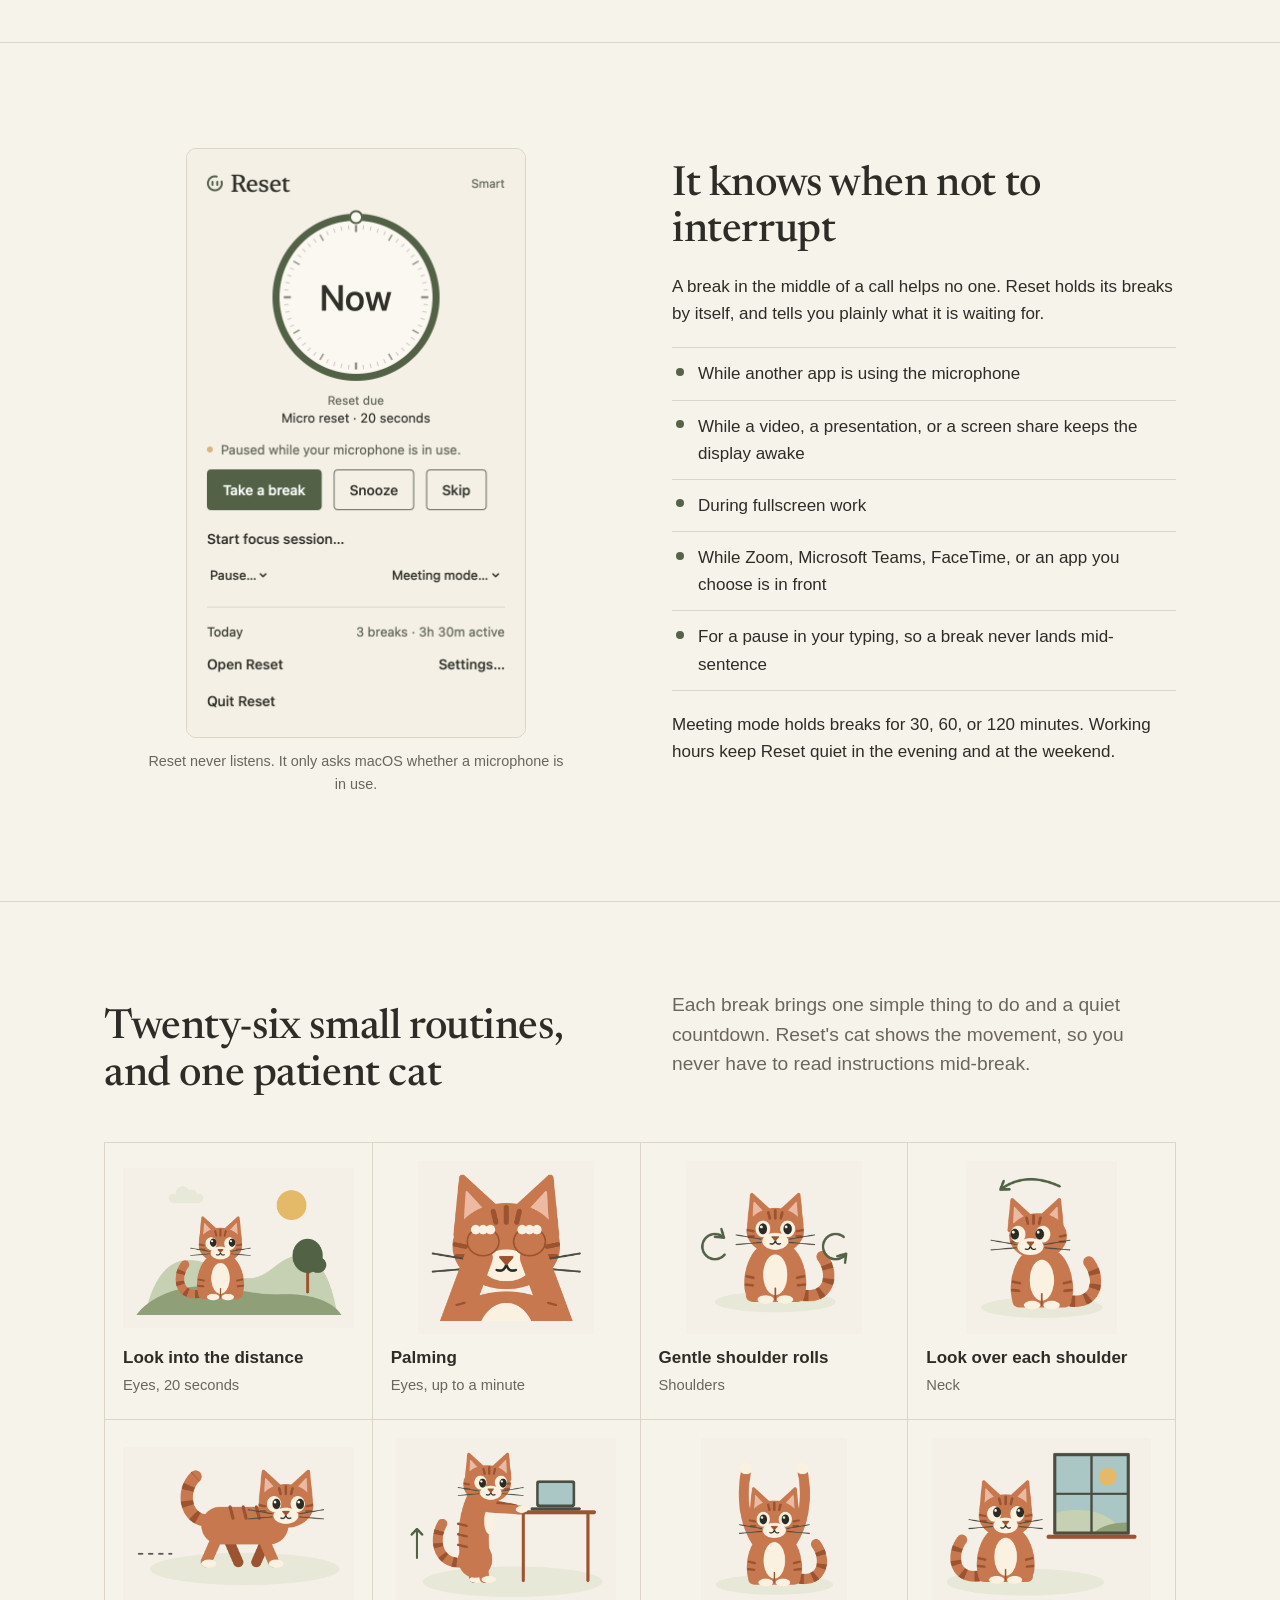
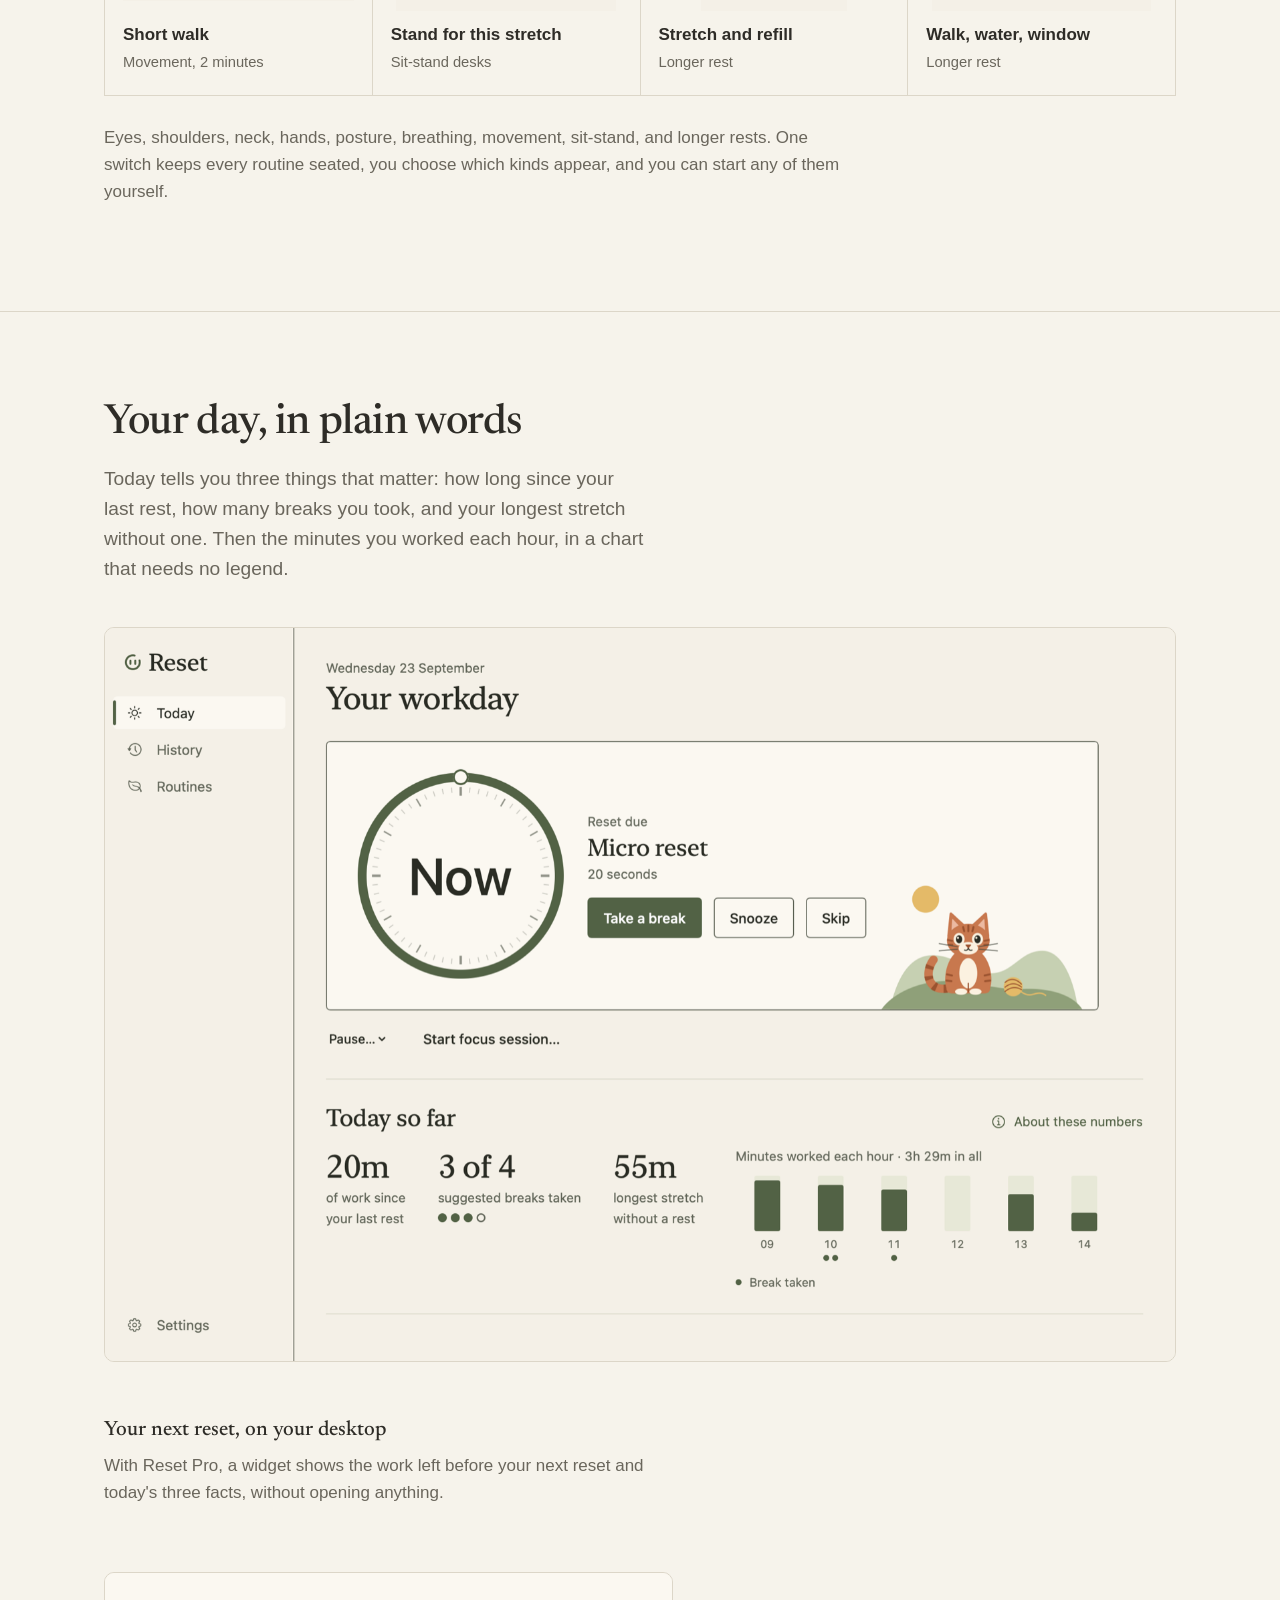
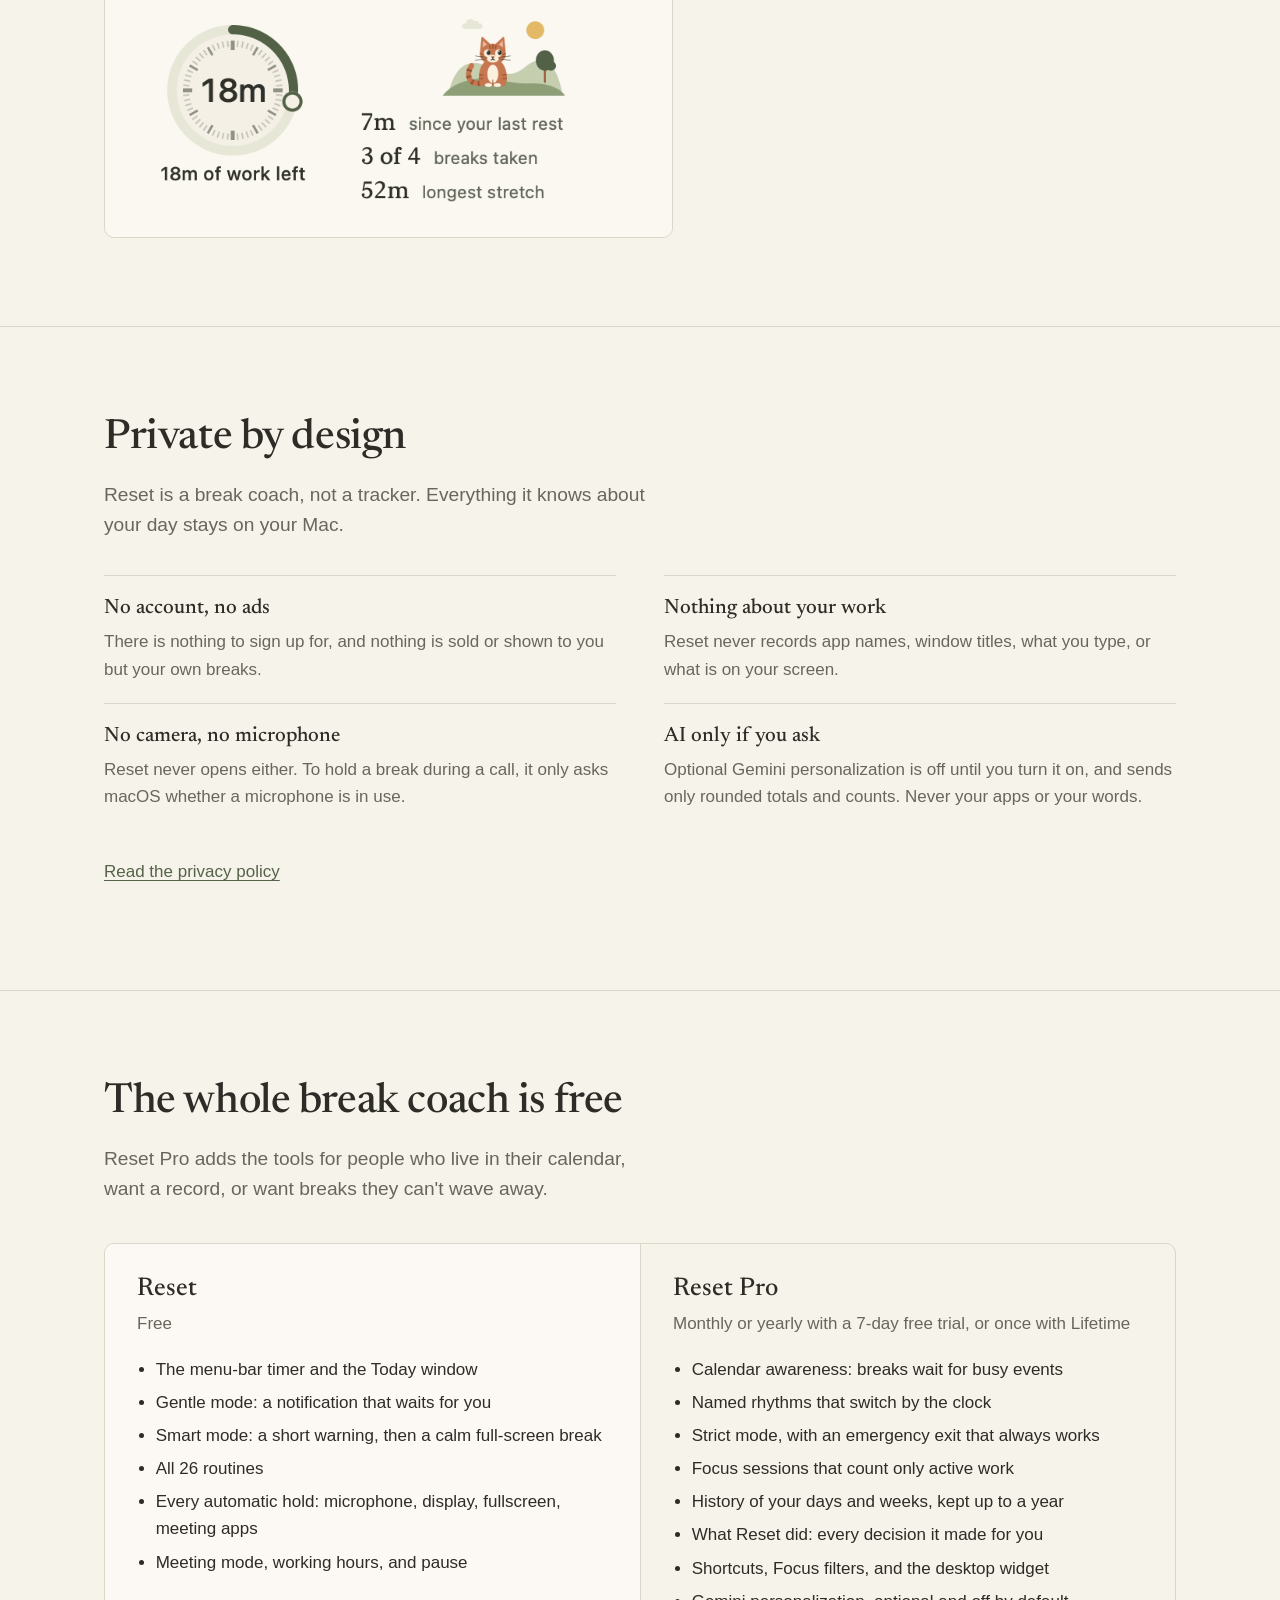
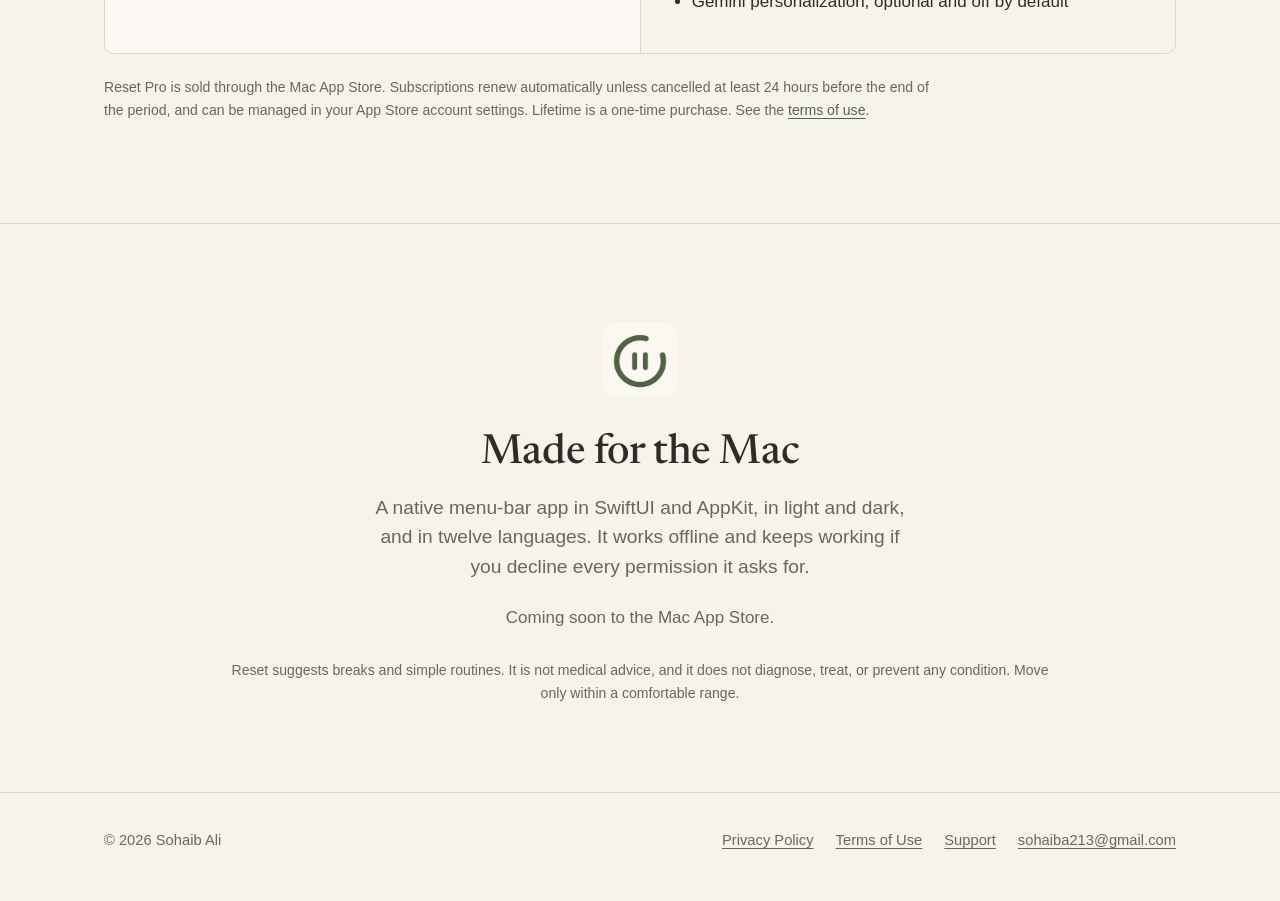
==== commit 5686de66: "Use the app's dark renders in dark mode" ====
--- a/index.html
+++ b/index.html
@@ -8,7 +8,8 @@
 <meta property="og:title" content="Reset: break reminders for your Mac">
 <meta property="og:description" content="Work, take a short reset, return. A calm break coach for the Mac menu bar.">
 <meta property="og:image" content="https://sohaibiii.github.io/reset-timer-mac-links/img/break-cat.png">
-<meta name="theme-color" content="#F6F3EB">
+<meta name="theme-color" content="#F6F3EB" media="(prefers-color-scheme: light)">
+<meta name="theme-color" content="#2F322B" media="(prefers-color-scheme: dark)">
 <link rel="icon" href="img/favicon.png">
 <link rel="preconnect" href="https://fonts.googleapis.com">
 <link rel="preconnect" href="https://fonts.gstatic.com" crossorigin>
@@ -18,7 +19,7 @@
 <body>
 <header class="site-head">
   <div class="wrap">
-    <a class="brand" href="./"><img src="img/icon.png" alt="" width="34" height="34"><span>Reset</span></a>
+    <a class="brand" href="./"><picture><source srcset="img/icon-dark.png" media="(prefers-color-scheme: dark)"><img src="img/icon.png" alt="" width="34" height="34"></picture><span>Reset</span></a>
     <nav class="site-nav" aria-label="Site">
       <a href="#features">Features</a>
       <a href="privacy.html">Privacy</a>
@@ -49,7 +50,7 @@
       <p class="stage-title" id="stage-title">Look into the distance.</p>
       <p class="stage-sub" id="stage-sub" aria-live="polite">Try one now. Find something far away and rest your eyes on it.</p>
       <div class="stage-body">
-        <img class="cat" src="img/cat-distance.png" alt="Reset's tabby cat sitting on a green hill, looking into the distance" width="403" height="280">
+        <picture><source srcset="img/cat-distance-dark.png" media="(prefers-color-scheme: dark)"><img class="cat" src="img/cat-distance.png" alt="Reset's tabby cat sitting on a green hill, looking into the distance" width="403" height="280"></picture>
         <div class="dial">
           <svg viewBox="0 0 200 200" aria-hidden="true">
             <circle class="face" cx="100" cy="100" r="80"/>
@@ -85,7 +86,7 @@
       </table>
     </div>
     <figure>
-      <img class="shot tall" src="img/popover.png" alt="Reset's menu-bar window: a clock dial showing 15:01, five minutes of work left before a 20-second micro reset" width="680" height="1126" loading="lazy">
+      <picture><source srcset="img/popover-dark.png" media="(prefers-color-scheme: dark)"><img class="shot tall" src="img/popover.png" alt="Reset's menu-bar window: a clock dial showing 15:01, five minutes of work left before a 20-second micro reset" width="680" height="1126" loading="lazy"></picture>
       <figcaption class="caption" style="text-align:center">One click on the menu bar shows what comes next.</figcaption>
     </figure>
   </div>
@@ -106,7 +107,7 @@
       <p style="margin-top:20px">Meeting mode holds breaks for 30, 60, or 120 minutes. Working hours keep Reset quiet in the evening and at the weekend.</p>
     </div>
     <figure>
-      <img class="shot tall" src="img/popover-held.png" alt="Reset's menu-bar window with a reset due and the note: Paused while your microphone is in use" width="680" height="1182" loading="lazy">
+      <picture><source srcset="img/popover-held-dark.png" media="(prefers-color-scheme: dark)"><img class="shot tall" src="img/popover-held.png" alt="Reset's menu-bar window with a reset due and the note: Paused while your microphone is in use" width="680" height="1182" loading="lazy"></picture>
       <figcaption class="caption" style="text-align:center">Reset never listens. It only asks macOS whether a microphone is in use.</figcaption>
     </figure>
   </div>
@@ -119,14 +120,14 @@
       <p class="lede">Each break brings one simple thing to do and a quiet countdown. Reset's cat shows the movement, so you never have to read instructions mid-break.</p>
     </div>
     <div class="tiles">
-      <figure class="tile"><img src="img/cat-distance.png" alt="The cat looking at a faraway tree" width="403" height="280" loading="lazy"><figcaption><strong>Look into the distance</strong><span>Eyes, 20 seconds</span></figcaption></figure>
-      <figure class="tile"><img src="img/cat-palming.png" alt="The cat cupping its paws over closed eyes" width="311" height="305" loading="lazy"><figcaption><strong>Palming</strong><span>Eyes, up to a minute</span></figcaption></figure>
-      <figure class="tile"><img src="img/cat-rolls.png" alt="The cat rolling its shoulders" width="280" height="275" loading="lazy"><figcaption><strong>Gentle shoulder rolls</strong><span>Shoulders</span></figcaption></figure>
-      <figure class="tile"><img src="img/cat-lookback.png" alt="The cat turning its head to look over a shoulder" width="239" height="274" loading="lazy"><figcaption><strong>Look over each shoulder</strong><span>Neck</span></figcaption></figure>
-      <figure class="tile"><img src="img/cat-walk.png" alt="The cat walking away from a desk" width="366" height="245" loading="lazy"><figcaption><strong>Short walk</strong><span>Movement, 2 minutes</span></figcaption></figure>
-      <figure class="tile"><img src="img/cat-standdesk.png" alt="The cat standing at a desk with a laptop" width="368" height="289" loading="lazy"><figcaption><strong>Stand for this stretch</strong><span>Sit-stand desks</span></figcaption></figure>
-      <figure class="tile"><img src="img/cat-reach.png" alt="The cat reaching both paws up high" width="239" height="282" loading="lazy"><figcaption><strong>Stretch and refill</strong><span>Longer rest</span></figcaption></figure>
-      <figure class="tile"><img src="img/cat-window.png" alt="The cat sitting by a sunny window" width="357" height="282" loading="lazy"><figcaption><strong>Walk, water, window</strong><span>Longer rest</span></figcaption></figure>
+      <figure class="tile"><picture><source srcset="img/cat-distance-dark.png" media="(prefers-color-scheme: dark)"><img src="img/cat-distance.png" alt="The cat looking at a faraway tree" width="403" height="280" loading="lazy"></picture><figcaption><strong>Look into the distance</strong><span>Eyes, 20 seconds</span></figcaption></figure>
+      <figure class="tile"><picture><source srcset="img/cat-palming-dark.png" media="(prefers-color-scheme: dark)"><img src="img/cat-palming.png" alt="The cat cupping its paws over closed eyes" width="311" height="305" loading="lazy"></picture><figcaption><strong>Palming</strong><span>Eyes, up to a minute</span></figcaption></figure>
+      <figure class="tile"><picture><source srcset="img/cat-rolls-dark.png" media="(prefers-color-scheme: dark)"><img src="img/cat-rolls.png" alt="The cat rolling its shoulders" width="280" height="275" loading="lazy"></picture><figcaption><strong>Gentle shoulder rolls</strong><span>Shoulders</span></figcaption></figure>
+      <figure class="tile"><picture><source srcset="img/cat-lookback-dark.png" media="(prefers-color-scheme: dark)"><img src="img/cat-lookback.png" alt="The cat turning its head to look over a shoulder" width="239" height="274" loading="lazy"></picture><figcaption><strong>Look over each shoulder</strong><span>Neck</span></figcaption></figure>
+      <figure class="tile"><picture><source srcset="img/cat-walk-dark.png" media="(prefers-color-scheme: dark)"><img src="img/cat-walk.png" alt="The cat walking away from a desk" width="366" height="245" loading="lazy"></picture><figcaption><strong>Short walk</strong><span>Movement, 2 minutes</span></figcaption></figure>
+      <figure class="tile"><picture><source srcset="img/cat-standdesk-dark.png" media="(prefers-color-scheme: dark)"><img src="img/cat-standdesk.png" alt="The cat standing at a desk with a laptop" width="368" height="289" loading="lazy"></picture><figcaption><strong>Stand for this stretch</strong><span>Sit-stand desks</span></figcaption></figure>
+      <figure class="tile"><picture><source srcset="img/cat-reach-dark.png" media="(prefers-color-scheme: dark)"><img src="img/cat-reach.png" alt="The cat reaching both paws up high" width="239" height="282" loading="lazy"></picture><figcaption><strong>Stretch and refill</strong><span>Longer rest</span></figcaption></figure>
+      <figure class="tile"><picture><source srcset="img/cat-window-dark.png" media="(prefers-color-scheme: dark)"><img src="img/cat-window.png" alt="The cat sitting by a sunny window" width="357" height="282" loading="lazy"></picture><figcaption><strong>Walk, water, window</strong><span>Longer rest</span></figcaption></figure>
     </div>
     <p class="categories">Eyes, shoulders, neck, hands, posture, breathing, movement, sit-stand, and longer rests. One switch keeps every routine seated, you choose which kinds appear, and you can start any of them yourself.</p>
   </div>
@@ -138,13 +139,13 @@
       <h2>Your day, in plain words</h2>
       <p class="lede" style="margin-top:18px">Today tells you three things that matter: how long since your last rest, how many breaks you took, and your longest stretch without one. Then the minutes you worked each hour, in a chart that needs no legend.</p>
     </div>
-    <img class="shot wide-shot" src="img/today.png" alt="Reset's Today window: a micro reset due now, 20 minutes of work since the last rest, 3 of 4 suggested breaks taken, a 55-minute longest stretch, and minutes worked each hour" width="1600" height="1096" loading="lazy">
+    <picture><source srcset="img/today-dark.png" media="(prefers-color-scheme: dark)"><img class="shot wide-shot" src="img/today.png" alt="Reset's Today window: a micro reset due now, 20 minutes of work since the last rest, 3 of 4 suggested breaks taken, a 55-minute longest stretch, and minutes worked each hour" width="1600" height="1096" loading="lazy"></picture>
     <div class="pair">
       <div class="copy">
         <h3>Your next reset, on your desktop</h3>
         <p class="muted" style="margin-top:8px">With Reset Pro, a widget shows the work left before your next reset and today's three facts, without opening anything.</p>
       </div>
-      <img class="shot" src="img/widget.png" alt="Reset's desktop widget: 18 minutes of work left, 7 minutes since the last rest, 3 of 4 breaks taken, 52-minute longest stretch" width="728" height="340" loading="lazy">
+      <picture><source srcset="img/widget-dark.png" media="(prefers-color-scheme: dark)"><img class="shot" src="img/widget.png" alt="Reset's desktop widget: 18 minutes of work left, 7 minutes since the last rest, 3 of 4 breaks taken, 52-minute longest stretch" width="728" height="340" loading="lazy"></picture>
     </div>
   </div>
 </section>
@@ -205,7 +206,7 @@
 
 <section class="closing">
   <div class="wrap">
-    <img src="img/icon.png" alt="" width="96" height="96" loading="lazy">
+    <picture><source srcset="img/icon-dark.png" media="(prefers-color-scheme: dark)"><img src="img/icon.png" alt="" width="96" height="96" loading="lazy"></picture>
     <h2>Made for the Mac</h2>
     <p class="lede" style="margin-top:16px">A native menu-bar app in SwiftUI and AppKit, in light and dark, and in twelve languages. It works offline and keeps working if you decline every permission it asks for.</p>
     <p class="muted" style="margin-top:22px">Coming soon to the Mac App Store.</p>
--- a/site.css
+++ b/site.css
@@ -16,16 +16,15 @@
 }
 @media (prefers-color-scheme: dark) {
   :root {
-    --paper: #1F1E1B;
-    --sheet: #282723;
-    --ink: #ECE7DB;
-    --muted: #A8A296;
-    --rule: #3B3934;
-    --moss: #A3B88E;
-    --moss-strong: #B9CBA6;
-    --sage: #343A2E;
+    --paper: #2F322B;
+    --sheet: #3B4038;
+    --ink: #ECE8DD;
+    --muted: #AEB0A4;
+    --rule: #4A4F45;
+    --moss: #A9BC93;
+    --moss-strong: #BFD0AB;
+    --sage: #454C3E;
   }
-  .shot, .tile img { filter: brightness(.92); }
 }
 
 * { box-sizing: border-box; }
@@ -38,6 +37,7 @@
   -webkit-font-smoothing: antialiased;
 }
 img { max-width: 100%; height: auto; display: block; }
+picture { display: contents; }
 a { color: var(--moss); text-underline-offset: .18em; text-decoration-thickness: 1px; }
 a:hover { color: var(--moss-strong); }
 :focus { outline: none; }
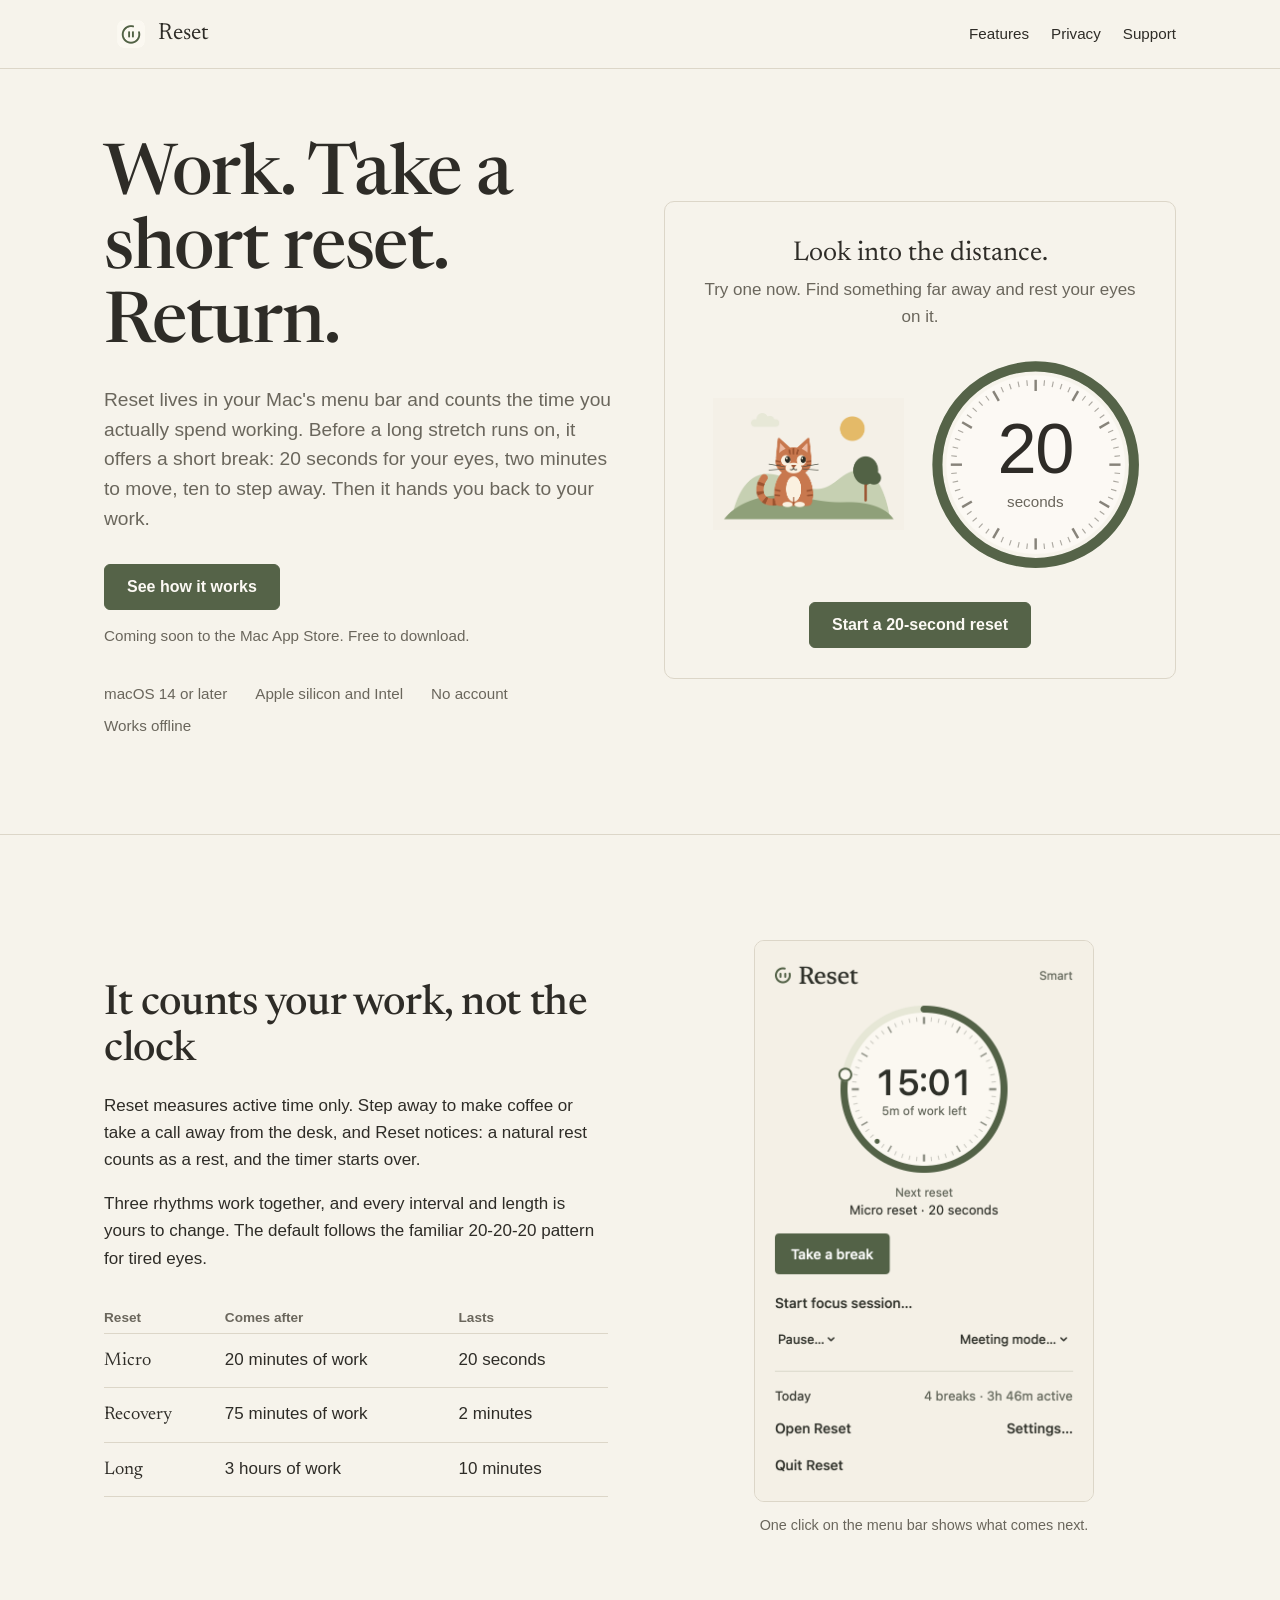
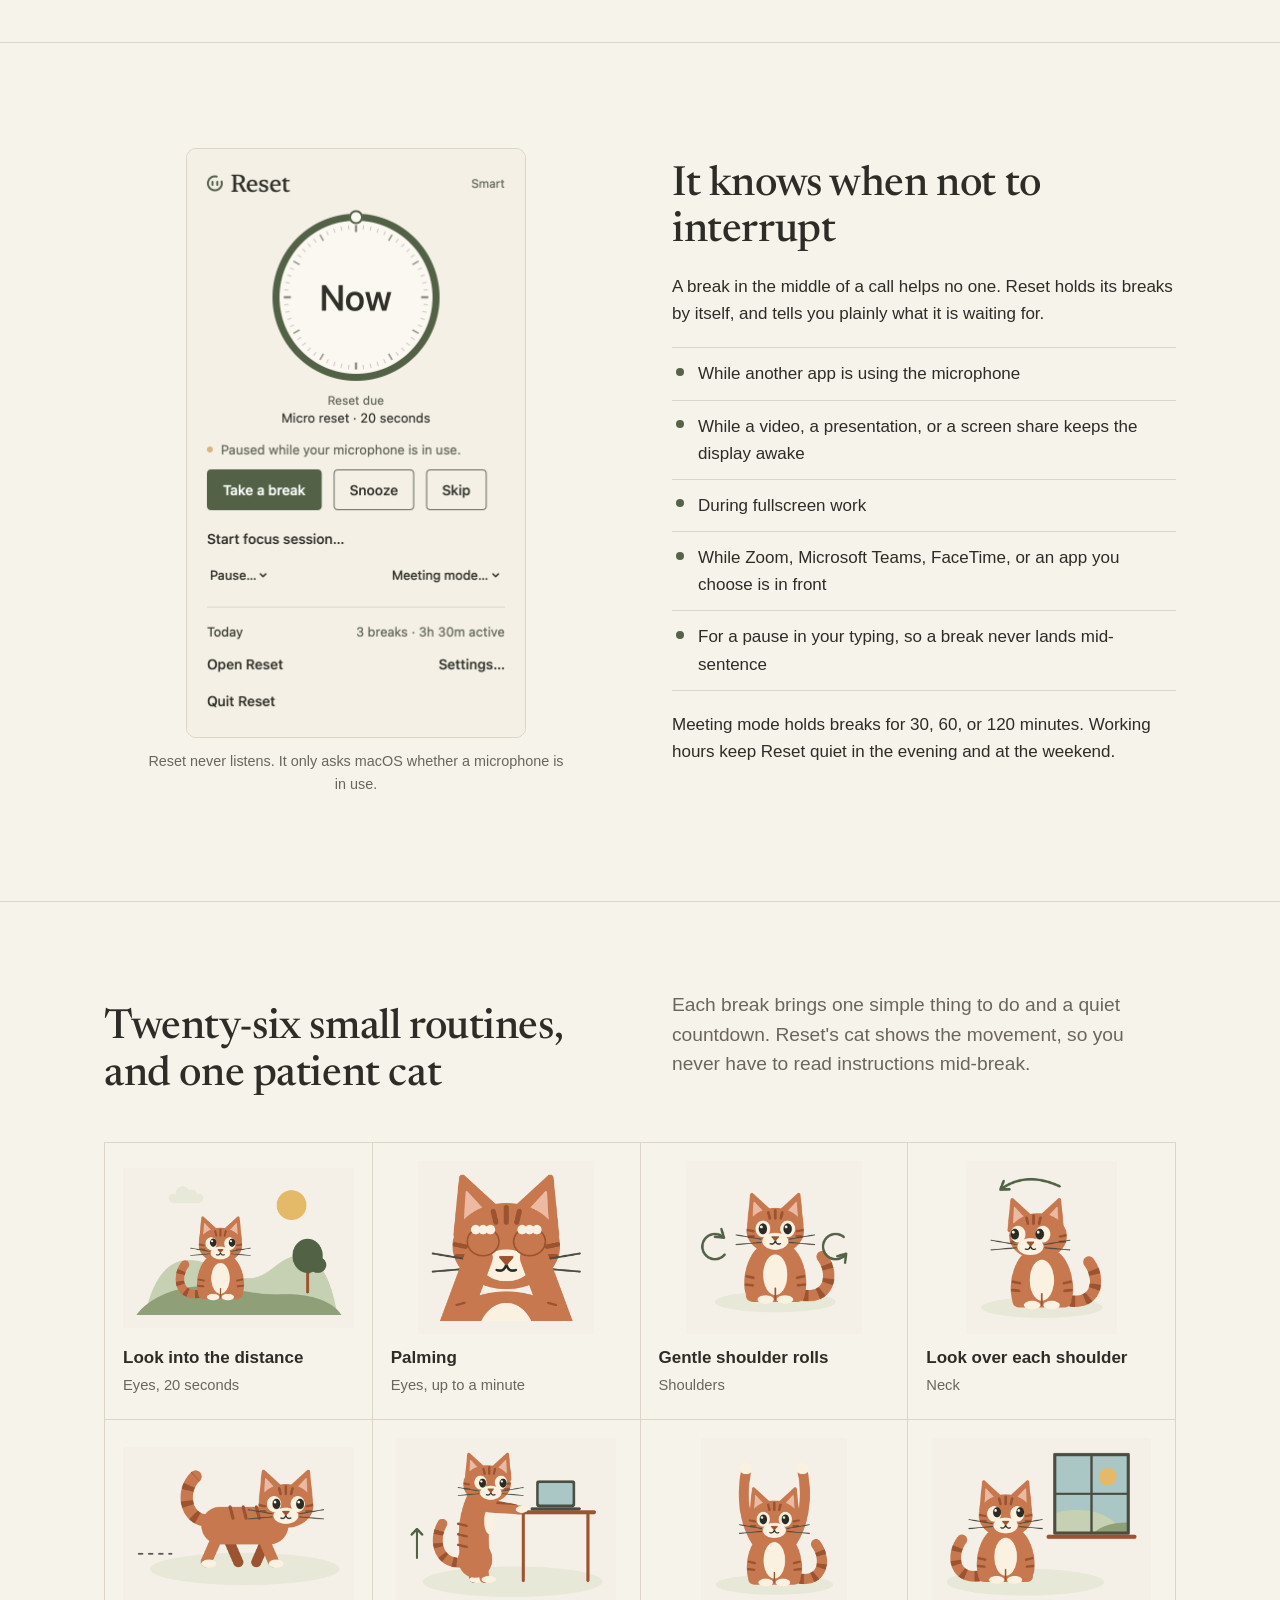
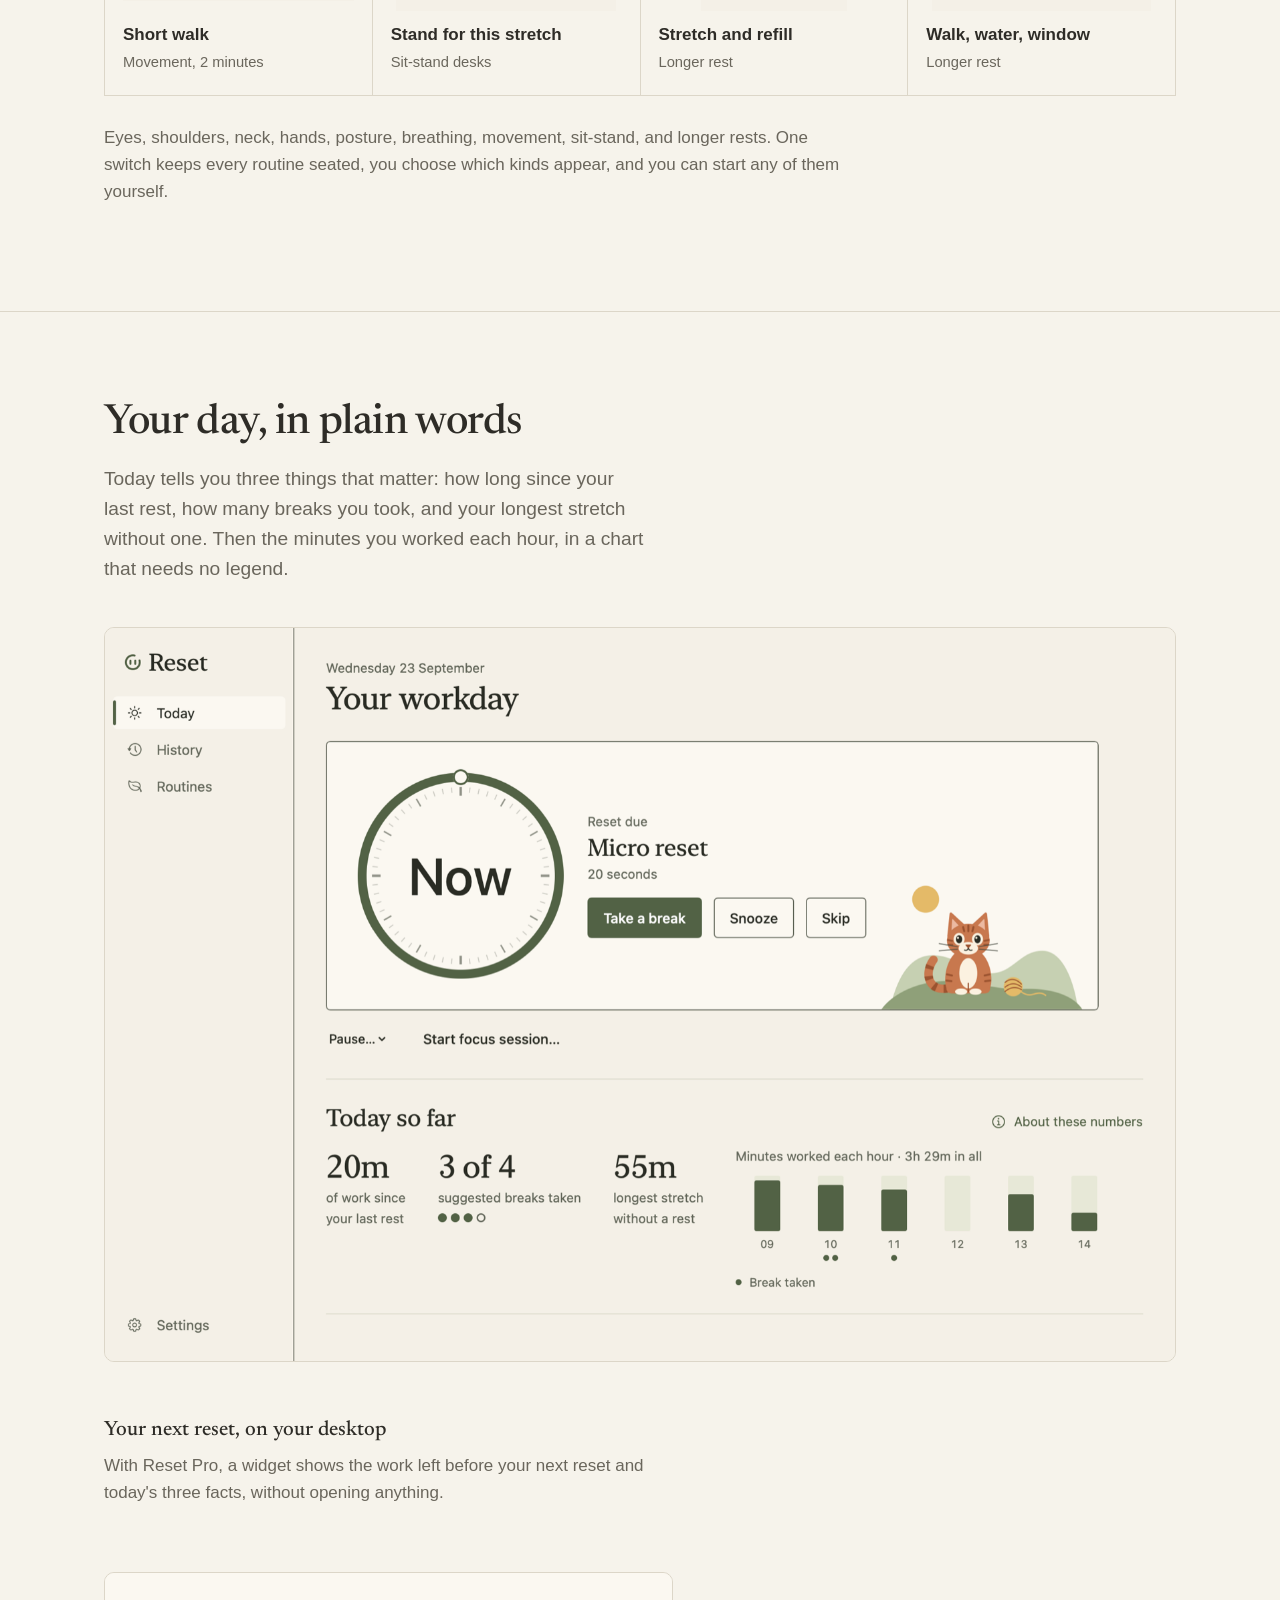
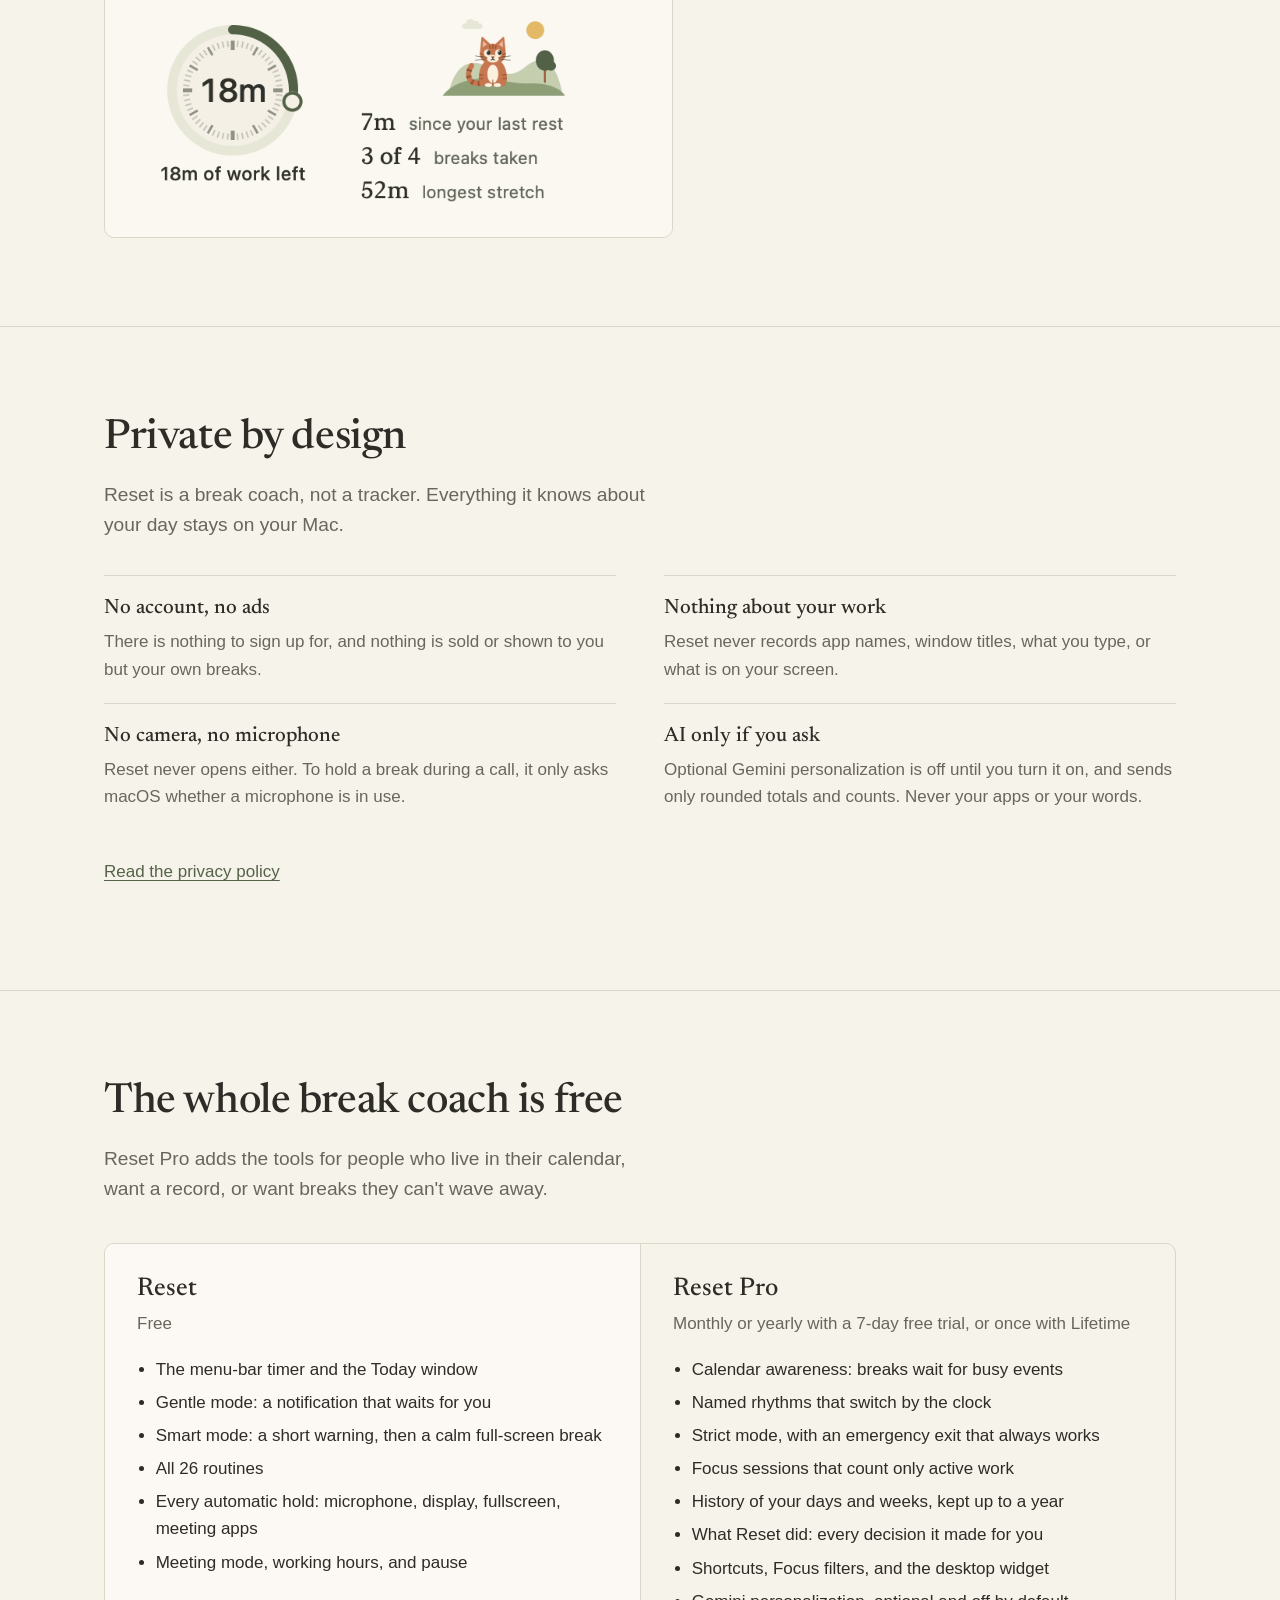
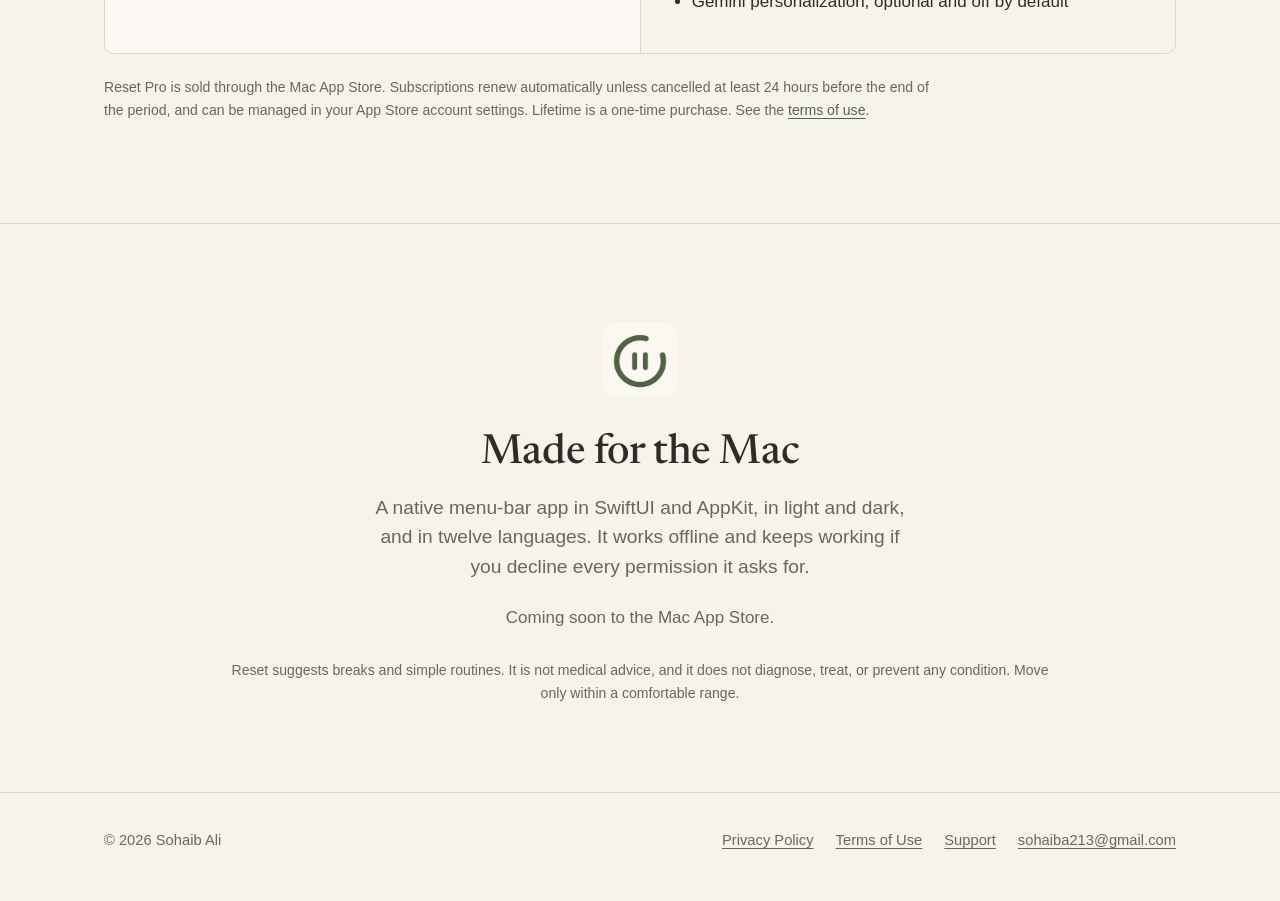
==== commit 8f8e6bd1: "Set the break stage on paper; version the stylesheet" ====
--- a/index.html
+++ b/index.html
@@ -14,7 +14,7 @@
 <link rel="preconnect" href="https://fonts.googleapis.com">
 <link rel="preconnect" href="https://fonts.gstatic.com" crossorigin>
 <link href="https://fonts.googleapis.com/css2?family=Newsreader:opsz,wght@6..72,400;6..72,500&display=swap" rel="stylesheet">
-<link rel="stylesheet" href="site.css">
+<link rel="stylesheet" href="site.css?v=3">
 </head>
 <body>
 <header class="site-head">
--- a/site.css
+++ b/site.css
@@ -99,14 +99,14 @@
 .facts { display: flex; flex-wrap: wrap; gap: 8px 28px; margin: 34px 0 0; padding: 0; list-style: none; font-size: .95rem; color: var(--muted); }
 
 /* The dial: the app's break screen, live */
-.stage { background: var(--sheet); border: 1px solid var(--rule); border-radius: 10px; padding: 36px 28px 30px; text-align: center; }
+.stage { background: var(--paper); border: 1px solid var(--rule); border-radius: 10px; padding: 36px 28px 30px; text-align: center; }
 .stage-title { font-family: var(--serif); font-size: 1.7rem; line-height: 1.2; margin: 0 0 6px; }
 .stage-sub { color: var(--muted); margin: 0 0 22px; min-height: 1.6em; }
 .stage-body { display: flex; align-items: center; justify-content: center; gap: 20px; }
 .stage-body .cat { width: 42%; max-width: 210px; }
 .dial { width: 56%; max-width: 280px; aspect-ratio: 1; position: relative; }
 .dial svg { width: 100%; height: 100%; display: block; }
-.dial .face { fill: var(--paper); }
+.dial .face { fill: var(--sheet); }
 .dial .track { fill: none; stroke: var(--sage); stroke-width: 9; }
 .dial .ring { fill: none; stroke: var(--moss); stroke-width: 9; stroke-linecap: round; transition: stroke-dashoffset 1s linear; }
 .dial .tick { stroke: var(--muted); stroke-width: 1; opacity: .55; }
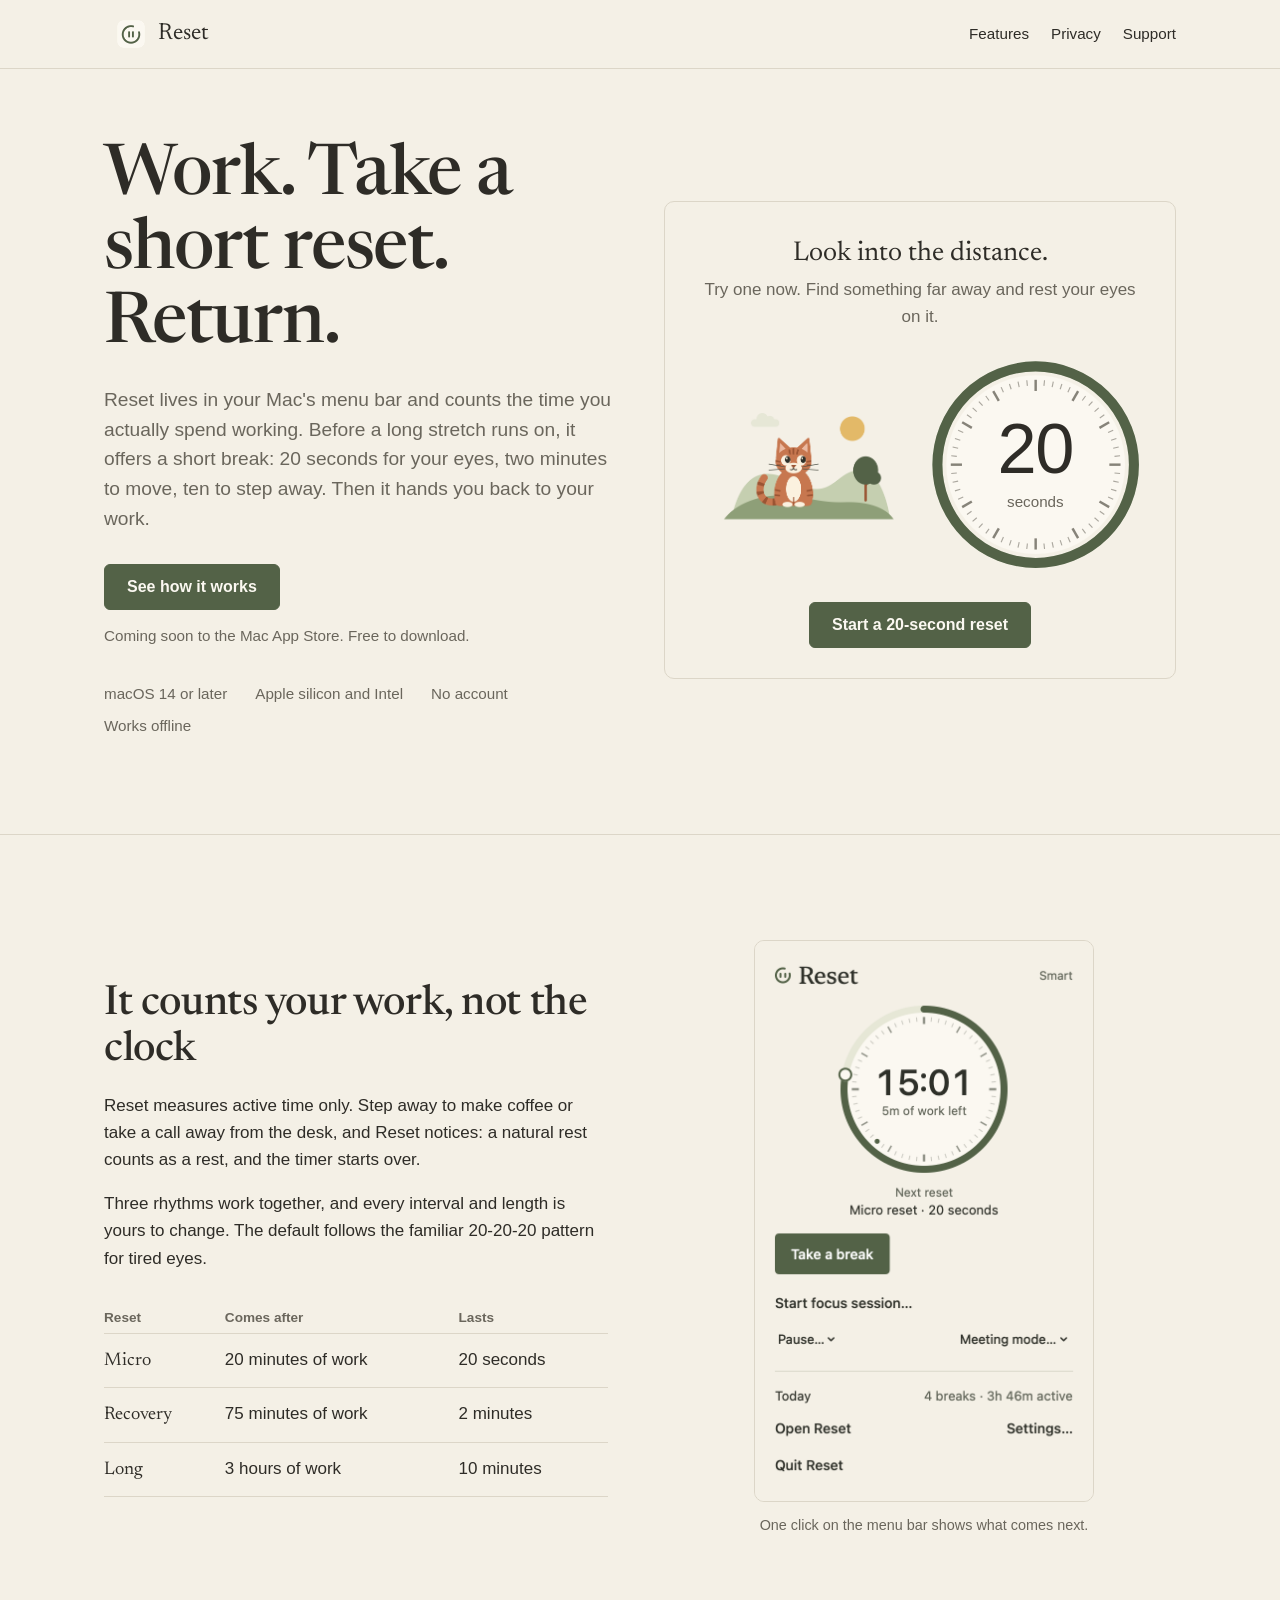
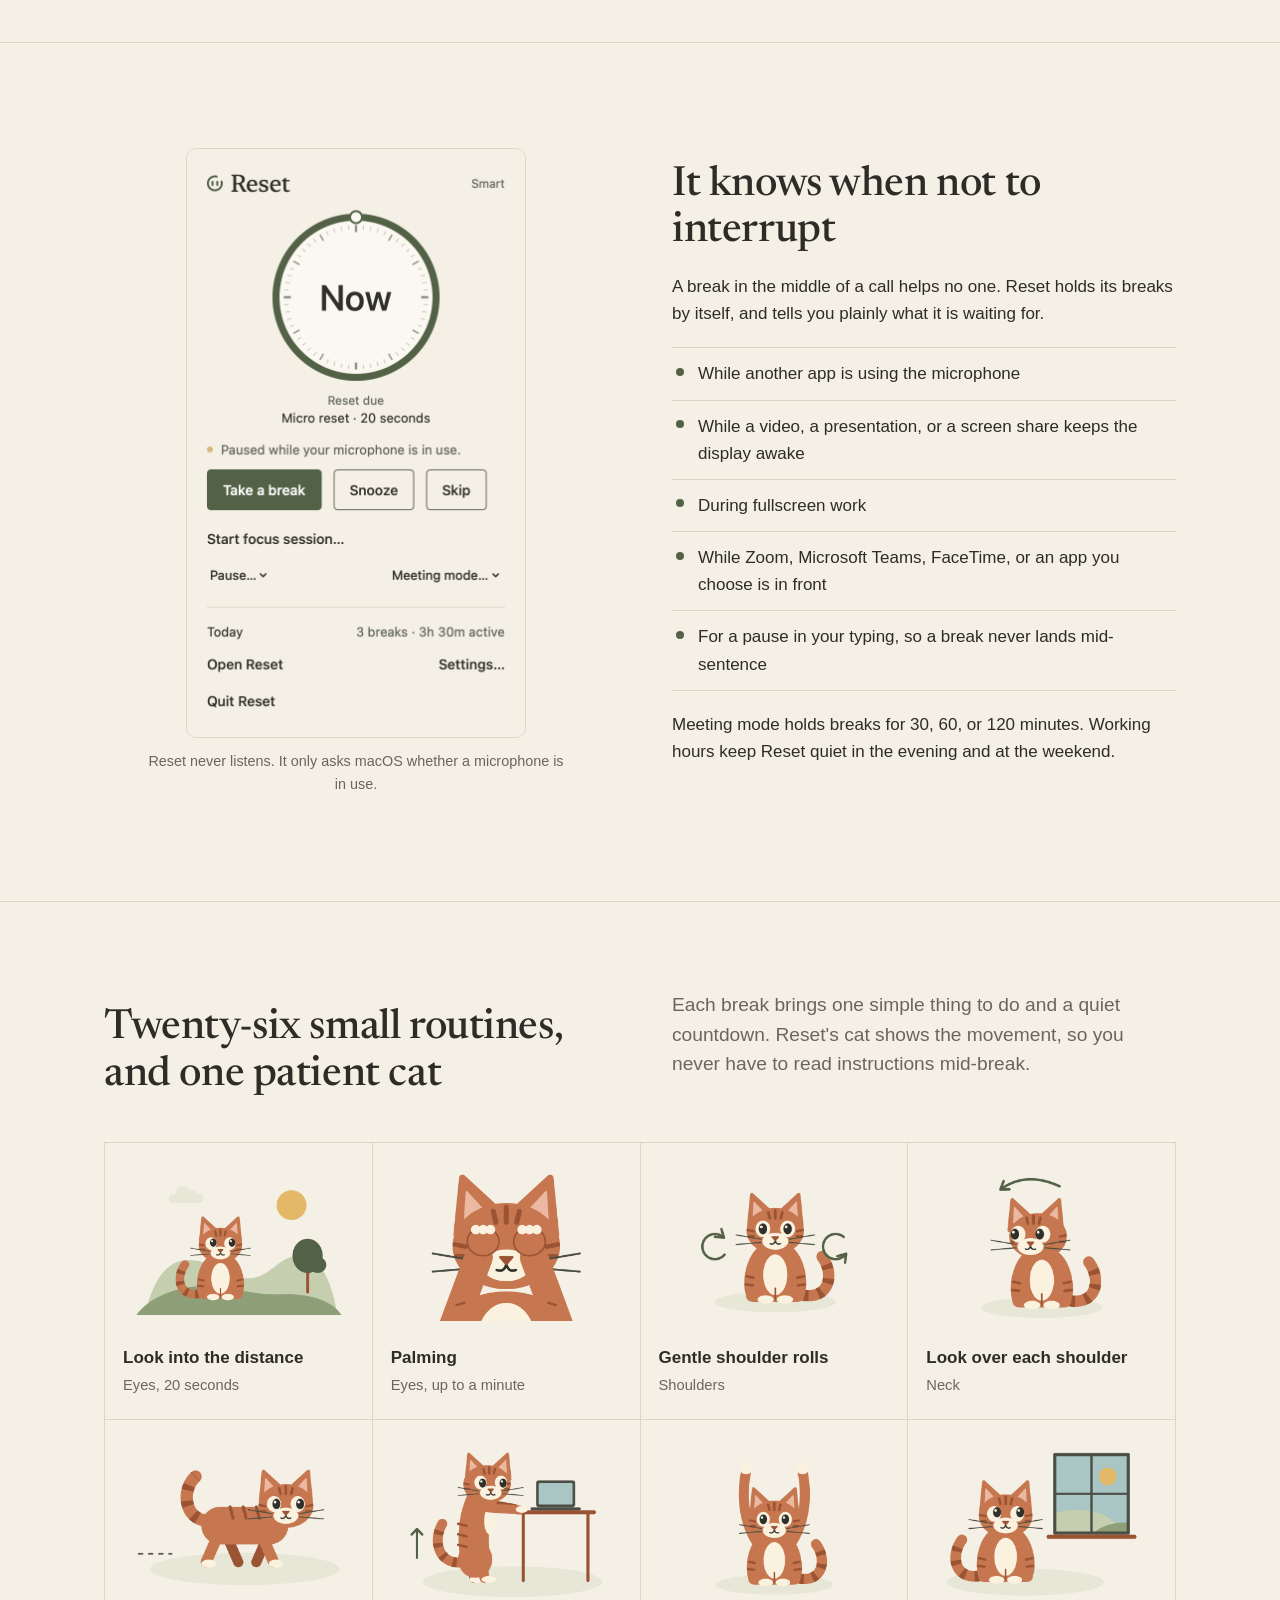
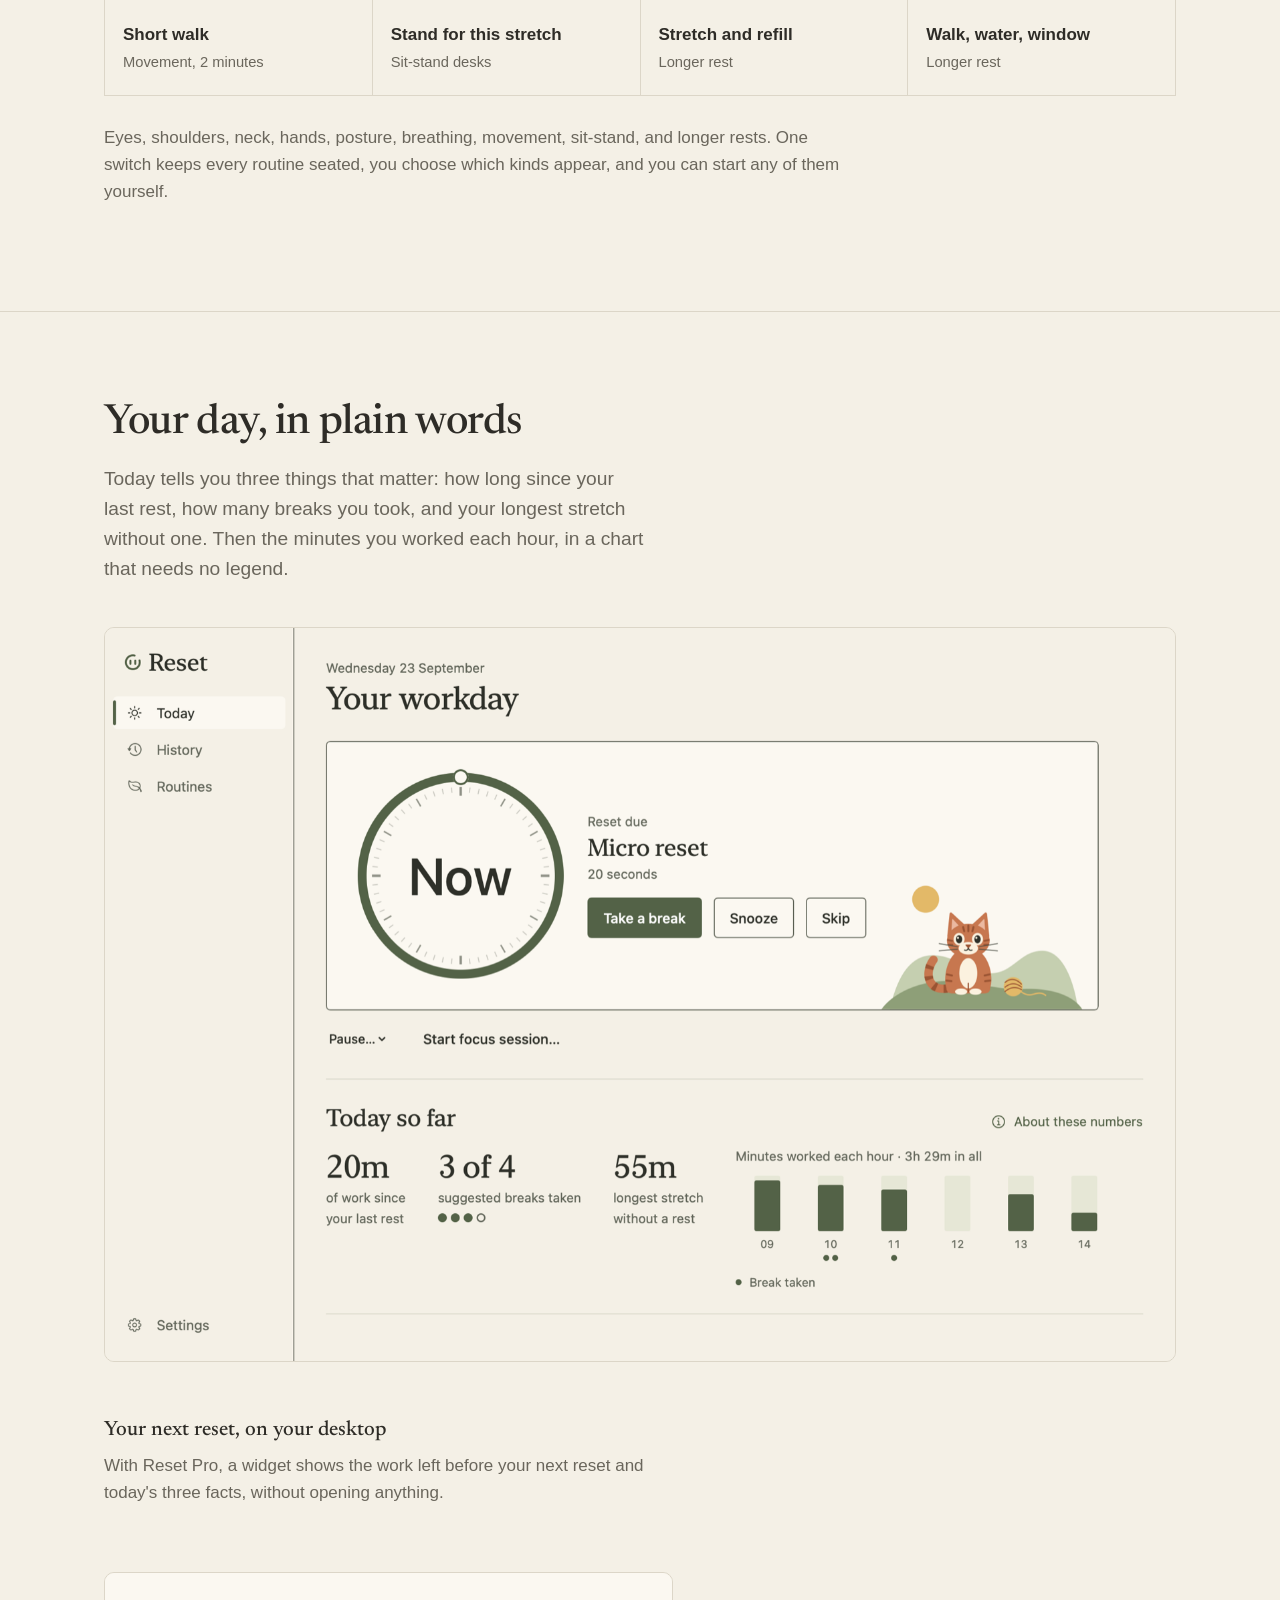
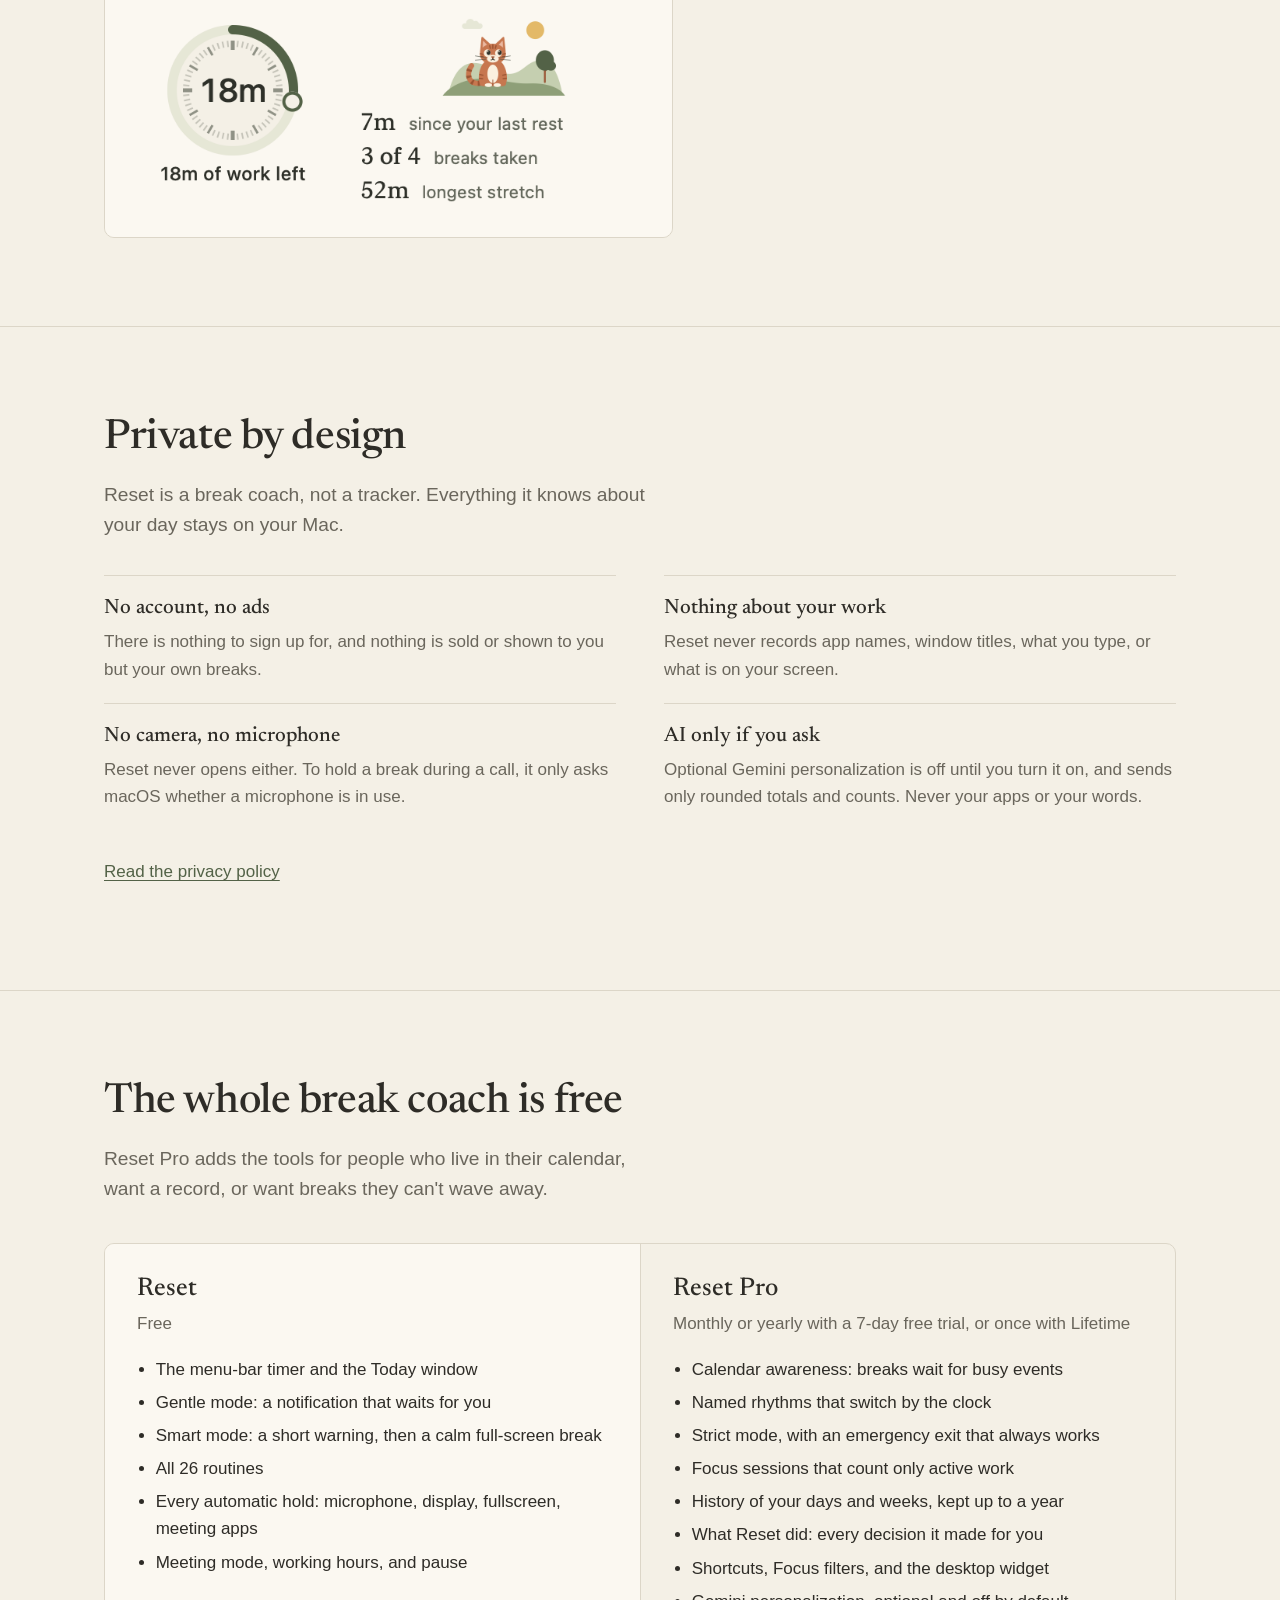
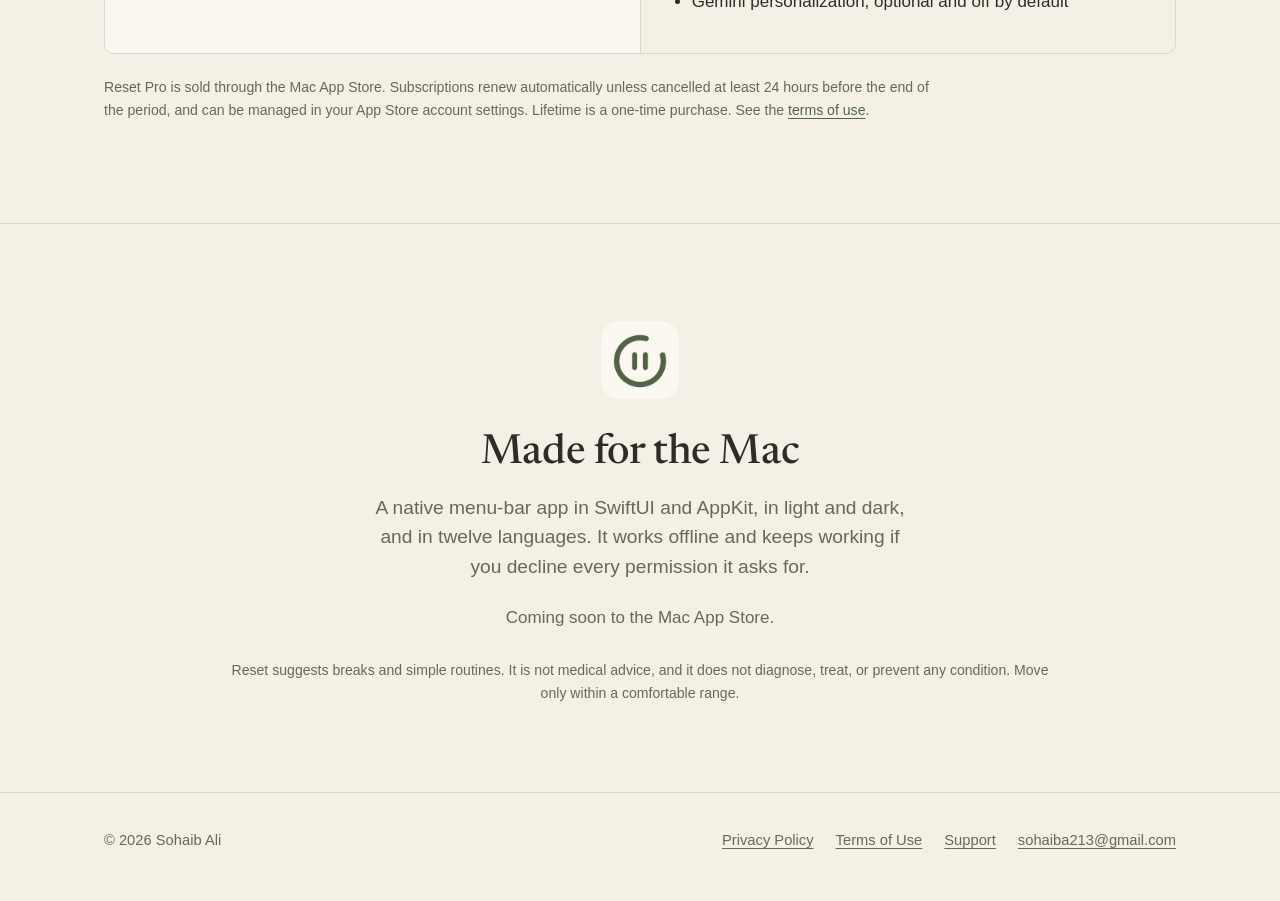
==== commit 8b3601a1: "Match the app's paper and moss colors exactly" ====
--- a/index.html
+++ b/index.html
@@ -8,13 +8,13 @@
 <meta property="og:title" content="Reset: break reminders for your Mac">
 <meta property="og:description" content="Work, take a short reset, return. A calm break coach for the Mac menu bar.">
 <meta property="og:image" content="https://sohaibiii.github.io/reset-timer-mac-links/img/break-cat.png">
-<meta name="theme-color" content="#F6F3EB" media="(prefers-color-scheme: light)">
-<meta name="theme-color" content="#2F322B" media="(prefers-color-scheme: dark)">
+<meta name="theme-color" content="#F4F0E6" media="(prefers-color-scheme: light)">
+<meta name="theme-color" content="#232620" media="(prefers-color-scheme: dark)">
 <link rel="icon" href="img/favicon.png">
 <link rel="preconnect" href="https://fonts.googleapis.com">
 <link rel="preconnect" href="https://fonts.gstatic.com" crossorigin>
 <link href="https://fonts.googleapis.com/css2?family=Newsreader:opsz,wght@6..72,400;6..72,500&display=swap" rel="stylesheet">
-<link rel="stylesheet" href="site.css?v=3">
+<link rel="stylesheet" href="site.css?v=4">
 </head>
 <body>
 <header class="site-head">
--- a/site.css
+++ b/site.css
@@ -1,13 +1,13 @@
 /* Reset for Mac: the site's look, taken from the app (flat, warm paper, moss, hairlines). */
 :root {
-  --paper: #F6F3EB;
-  --sheet: #FCF9F4;
+  --paper: #F4F0E6;
+  --sheet: #FBF8F1;
   --ink: #2E2C27;
   --muted: #6A665C;
   --rule: #DCD6C8;
-  --moss: #556348;
-  --moss-strong: #45513A;
-  --sage: #E4E6D8;
+  --moss: #536247;
+  --moss-strong: #435038;
+  --sage: #E1E4D3;
   --sun: #E2B65B;
   --serif: ui-serif, "New York", "Newsreader", Georgia, serif;
   --sans: -apple-system, BlinkMacSystemFont, "SF Pro Text", "Helvetica Neue", Arial, sans-serif;
@@ -16,14 +16,14 @@
 }
 @media (prefers-color-scheme: dark) {
   :root {
-    --paper: #2F322B;
-    --sheet: #3B4038;
+    --paper: #232620;
+    --sheet: #2D312A;
     --ink: #ECE8DD;
-    --muted: #AEB0A4;
-    --rule: #4A4F45;
-    --moss: #A9BC93;
-    --moss-strong: #BFD0AB;
-    --sage: #454C3E;
+    --muted: #A9AC9F;
+    --rule: #3C4137;
+    --moss: #BDCAA9;
+    --moss-strong: #D0DBBF;
+    --sage: #3A4033;
   }
 }
 
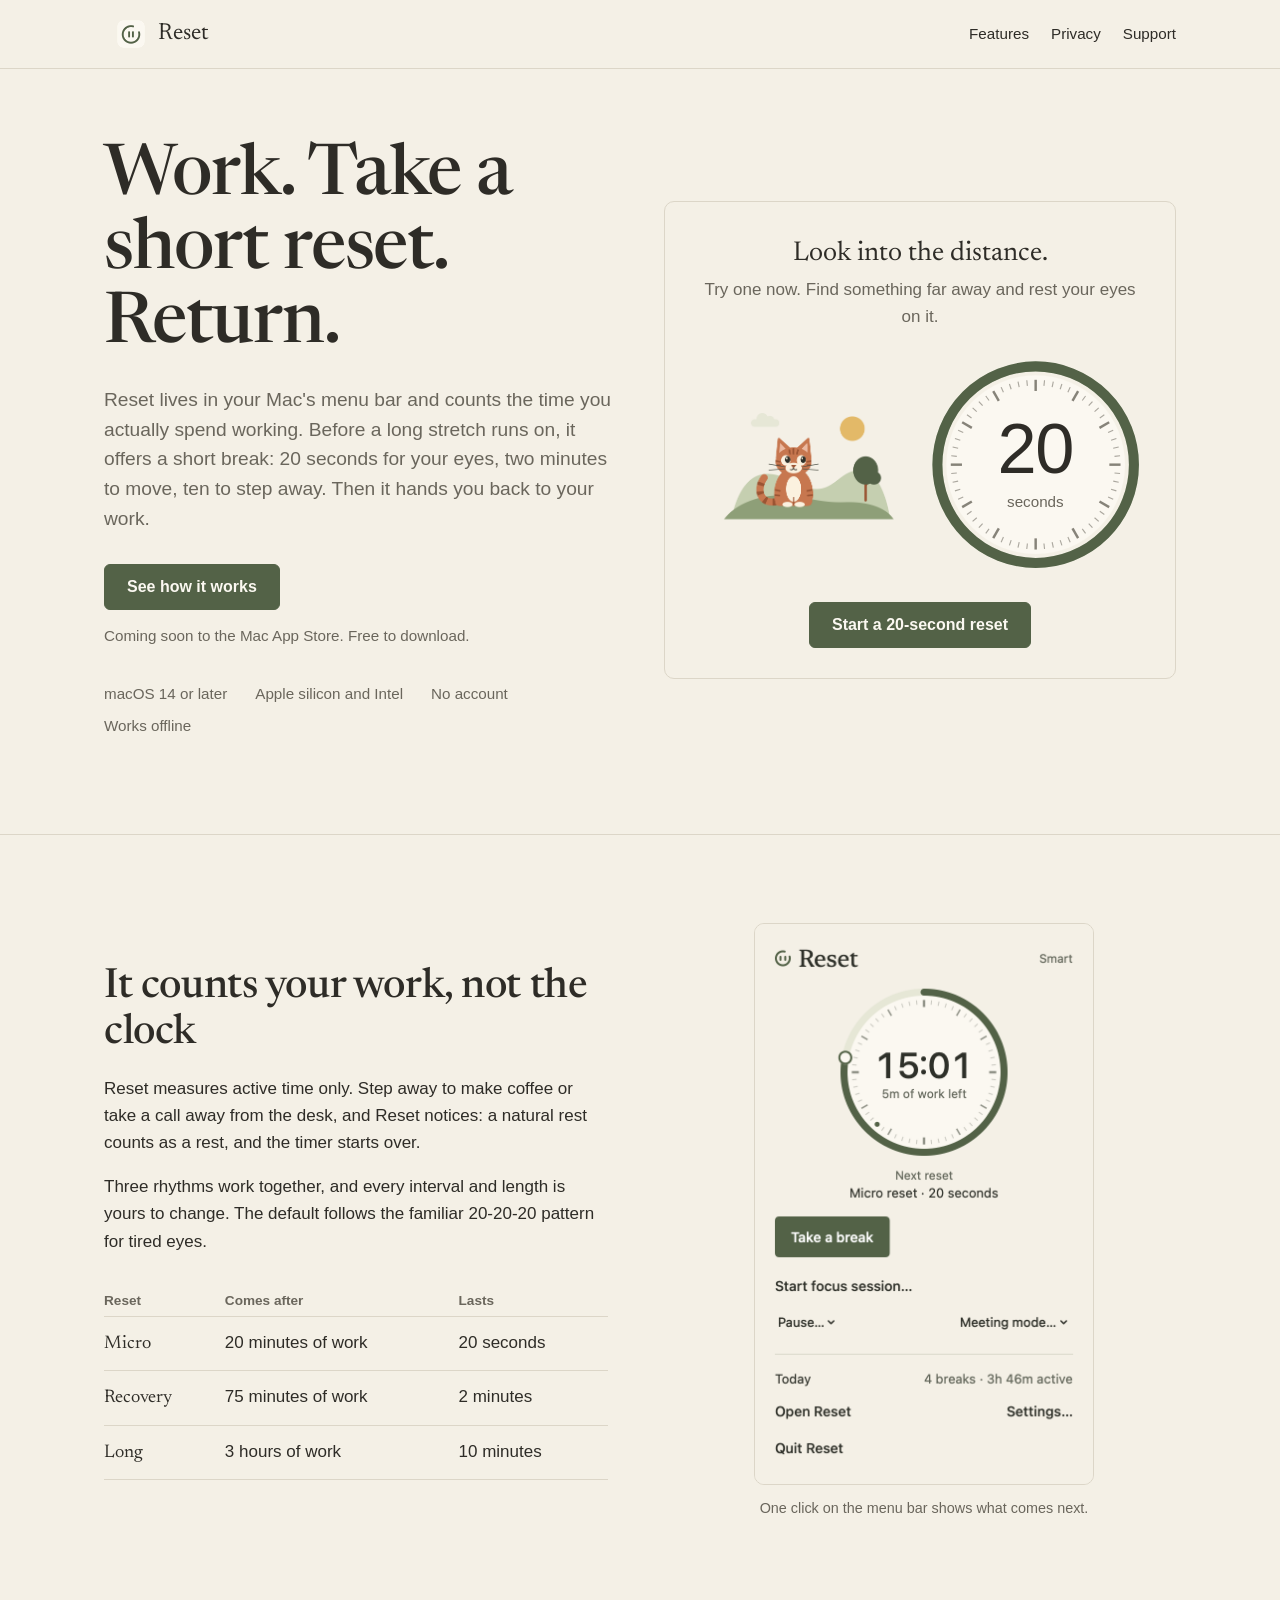
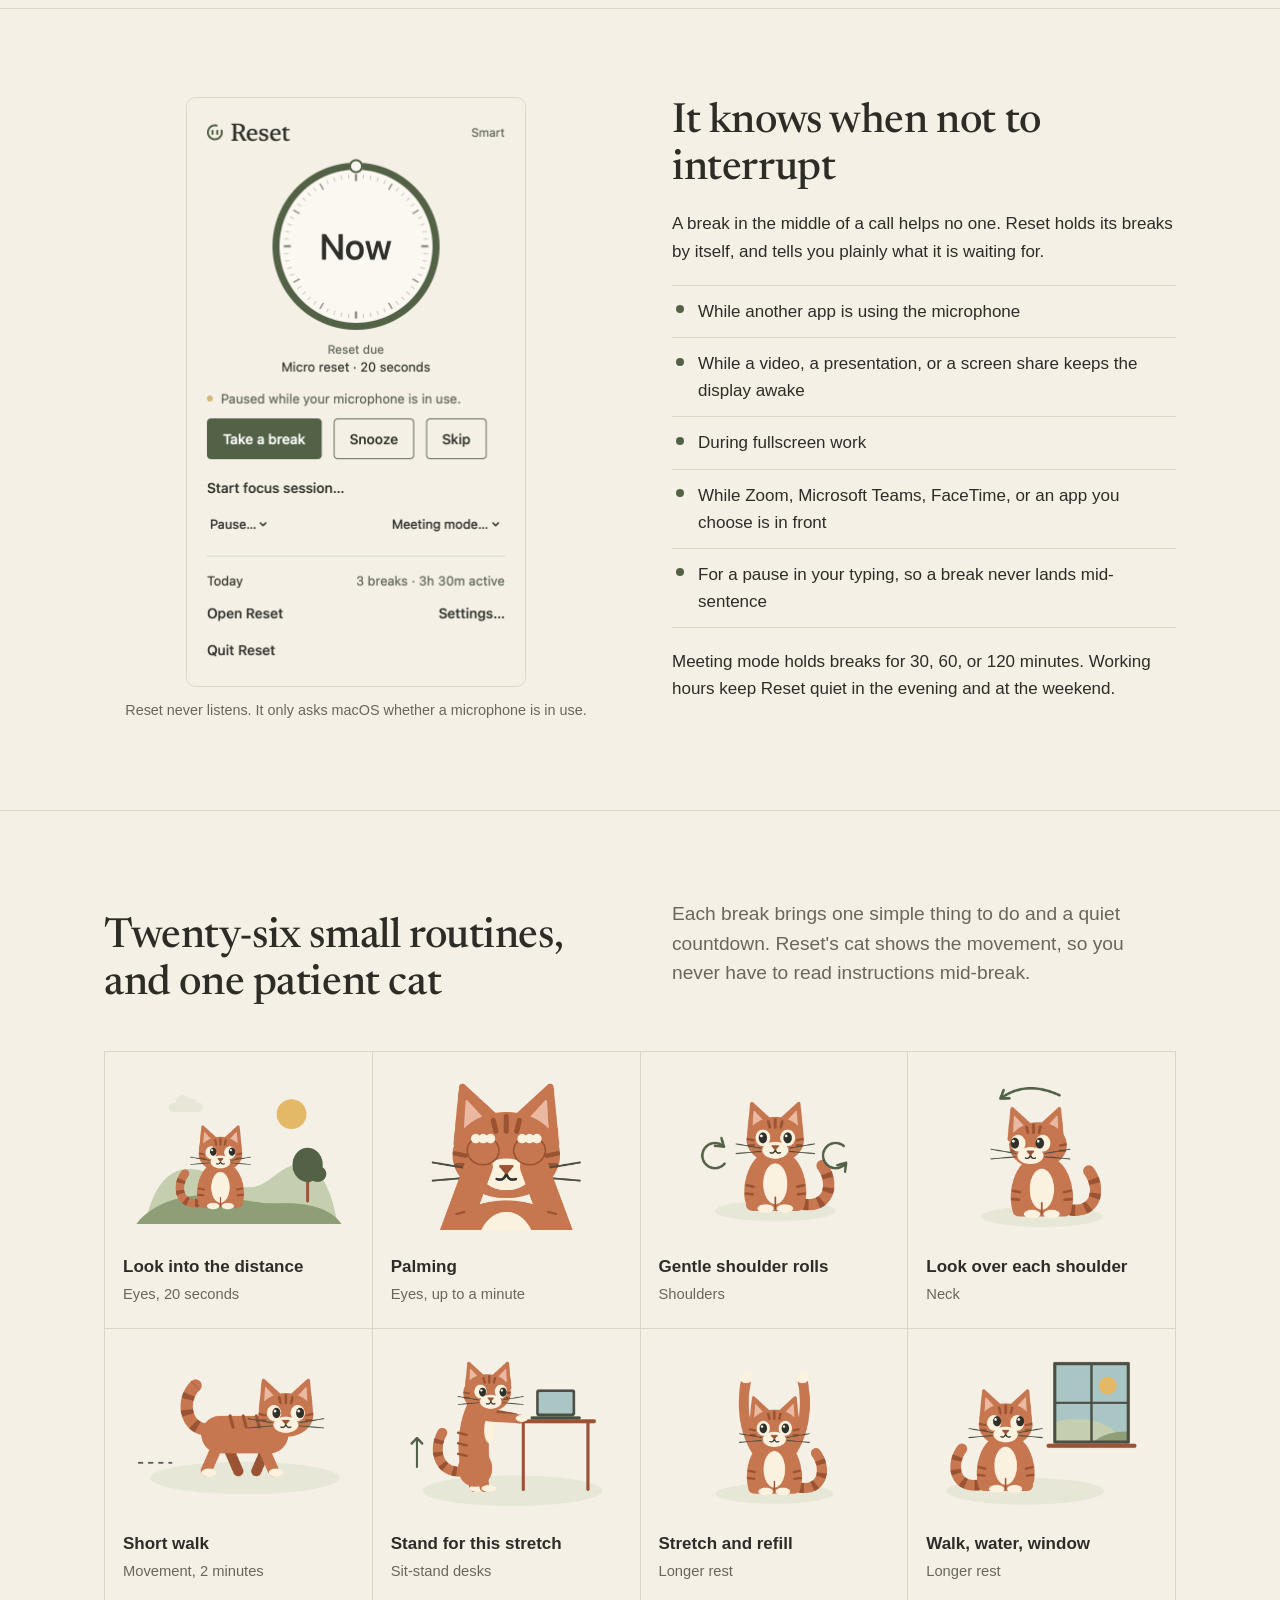
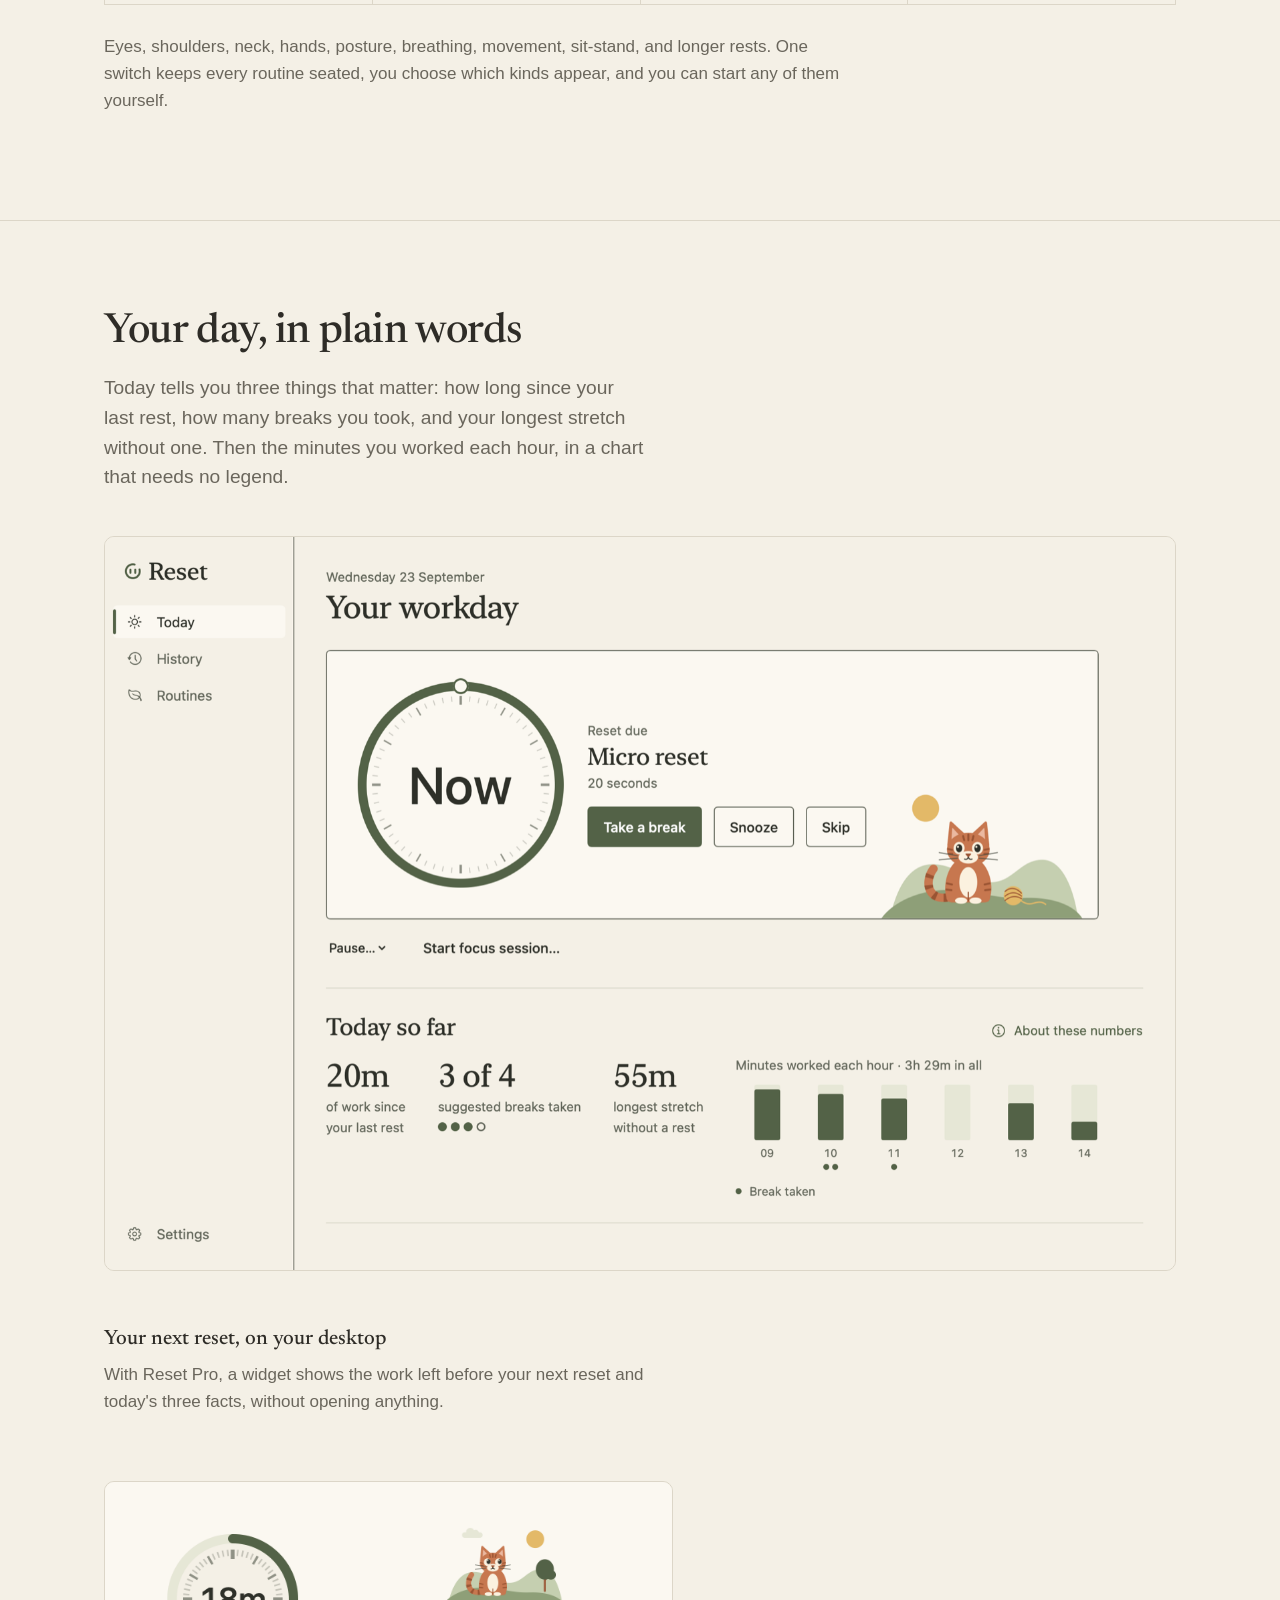
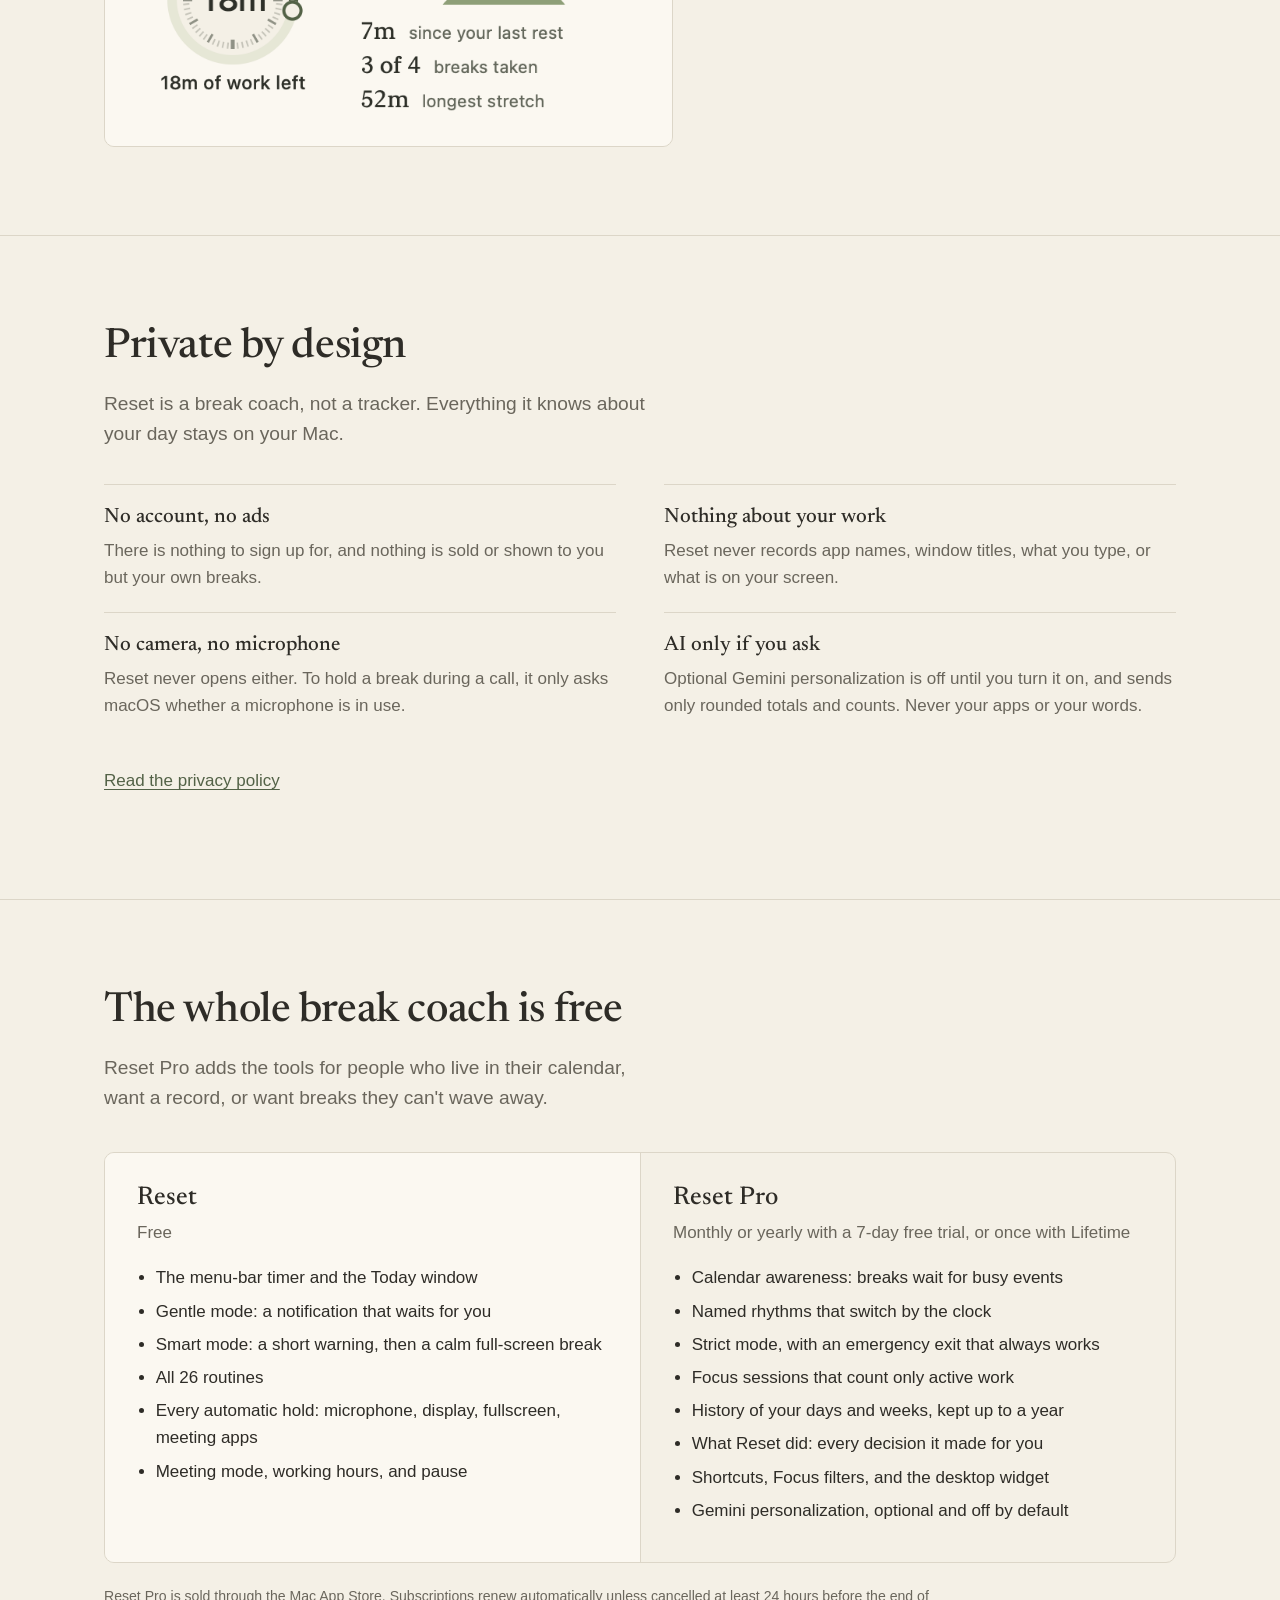
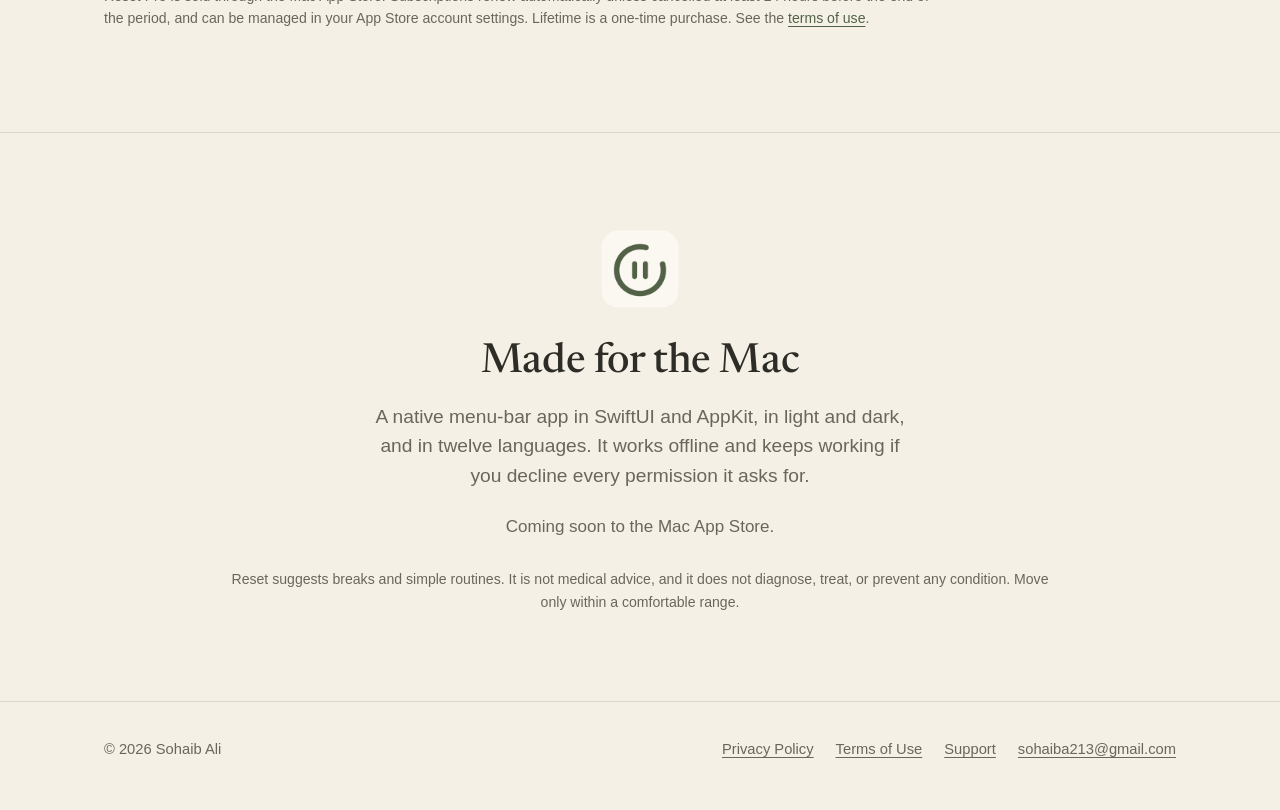
==== commit 3591c23b: "Fix phone-width overflow from figure margins" ====
--- a/index.html
+++ b/index.html
@@ -14,7 +14,7 @@
 <link rel="preconnect" href="https://fonts.googleapis.com">
 <link rel="preconnect" href="https://fonts.gstatic.com" crossorigin>
 <link href="https://fonts.googleapis.com/css2?family=Newsreader:opsz,wght@6..72,400;6..72,500&display=swap" rel="stylesheet">
-<link rel="stylesheet" href="site.css?v=4">
+<link rel="stylesheet" href="site.css?v=5">
 </head>
 <body>
 <header class="site-head">
--- a/site.css
+++ b/site.css
@@ -38,6 +38,7 @@
 }
 img { max-width: 100%; height: auto; display: block; }
 picture { display: contents; }
+figure { margin: 0; }
 a { color: var(--moss); text-underline-offset: .18em; text-decoration-thickness: 1px; }
 a:hover { color: var(--moss-strong); }
 :focus { outline: none; }
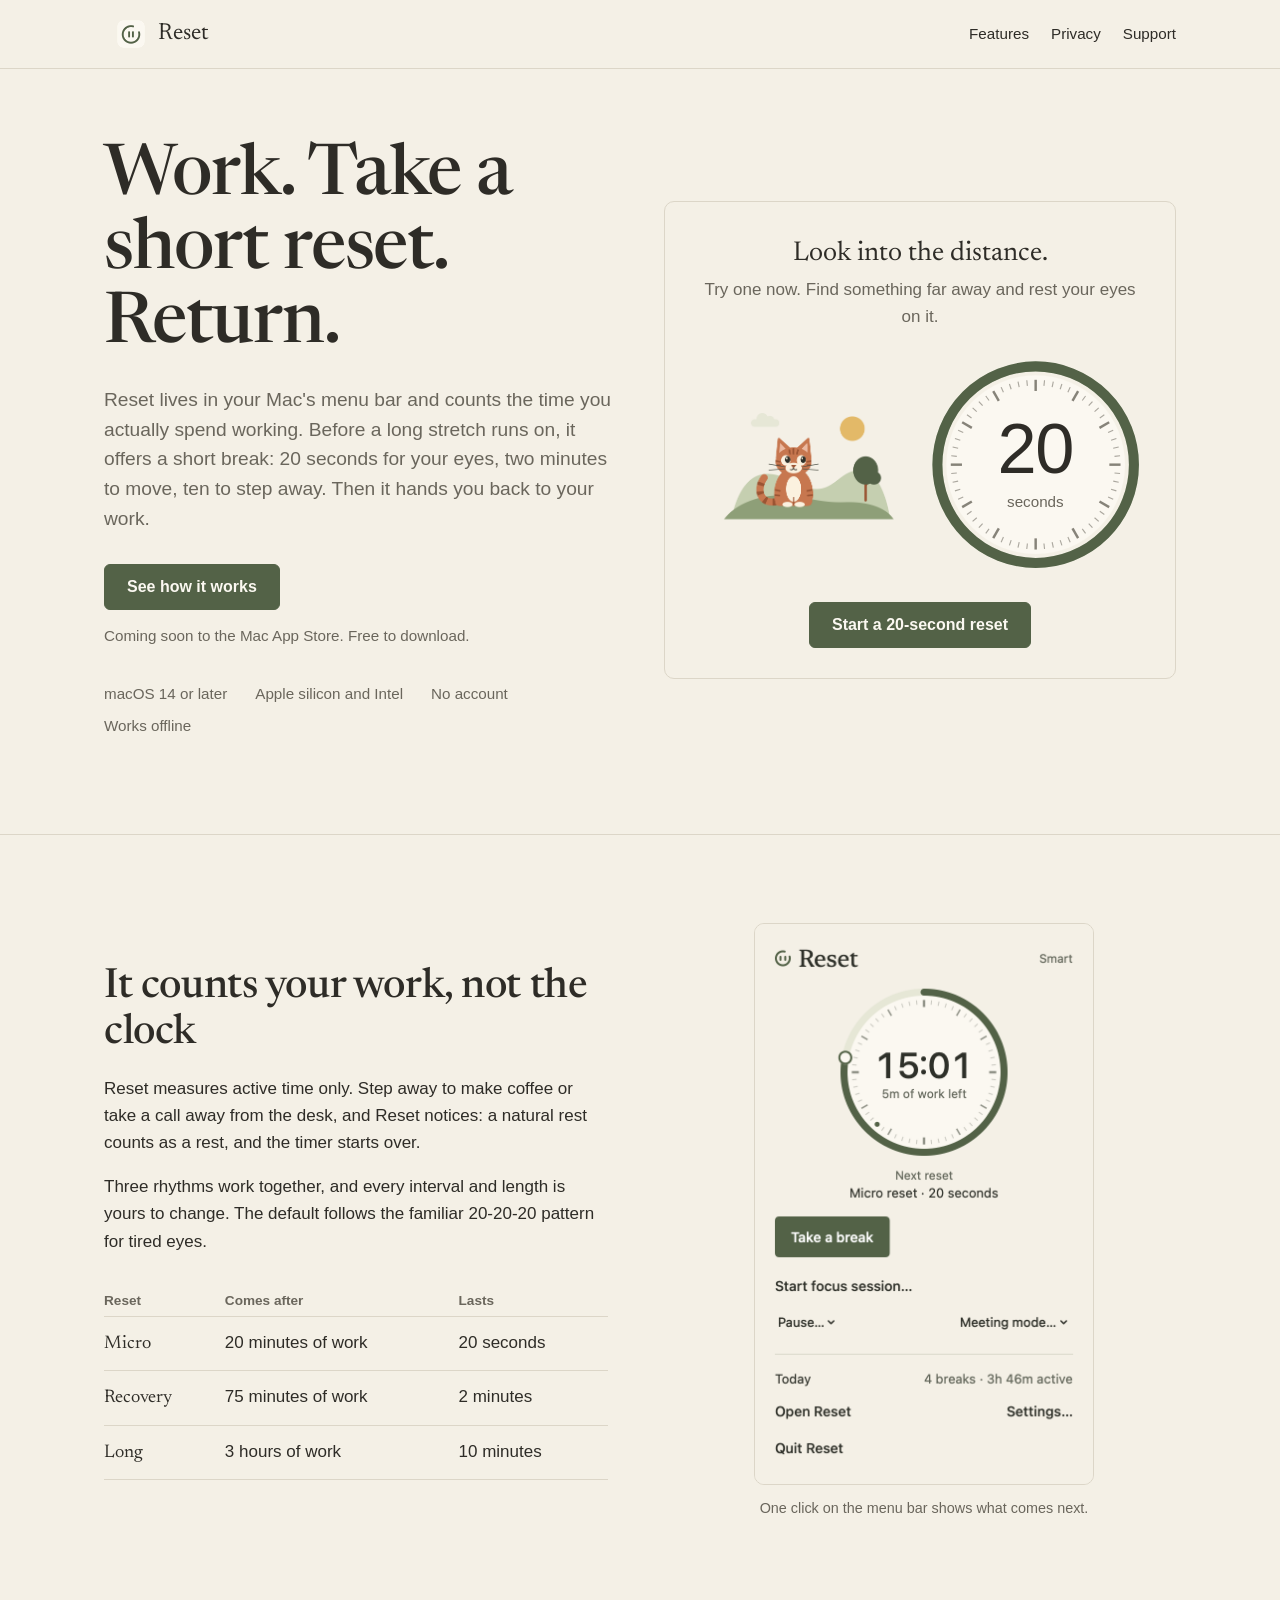
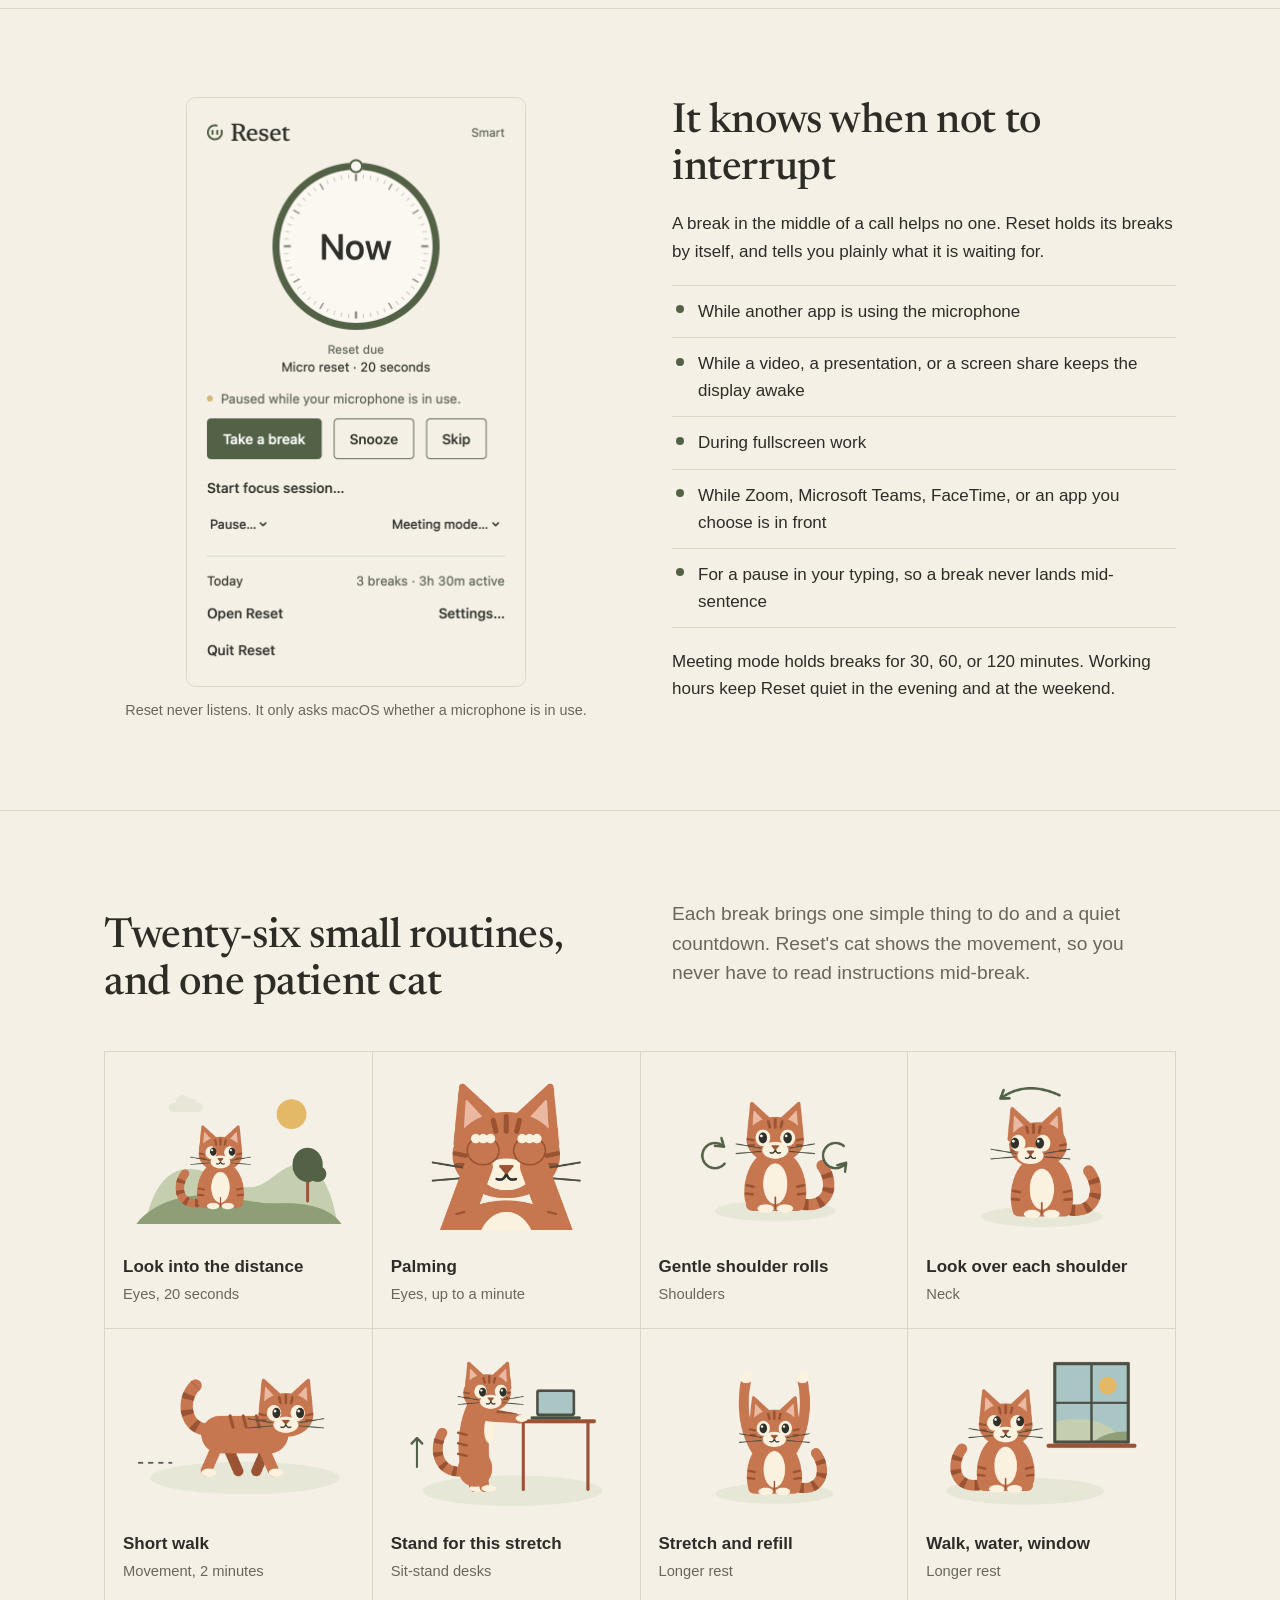
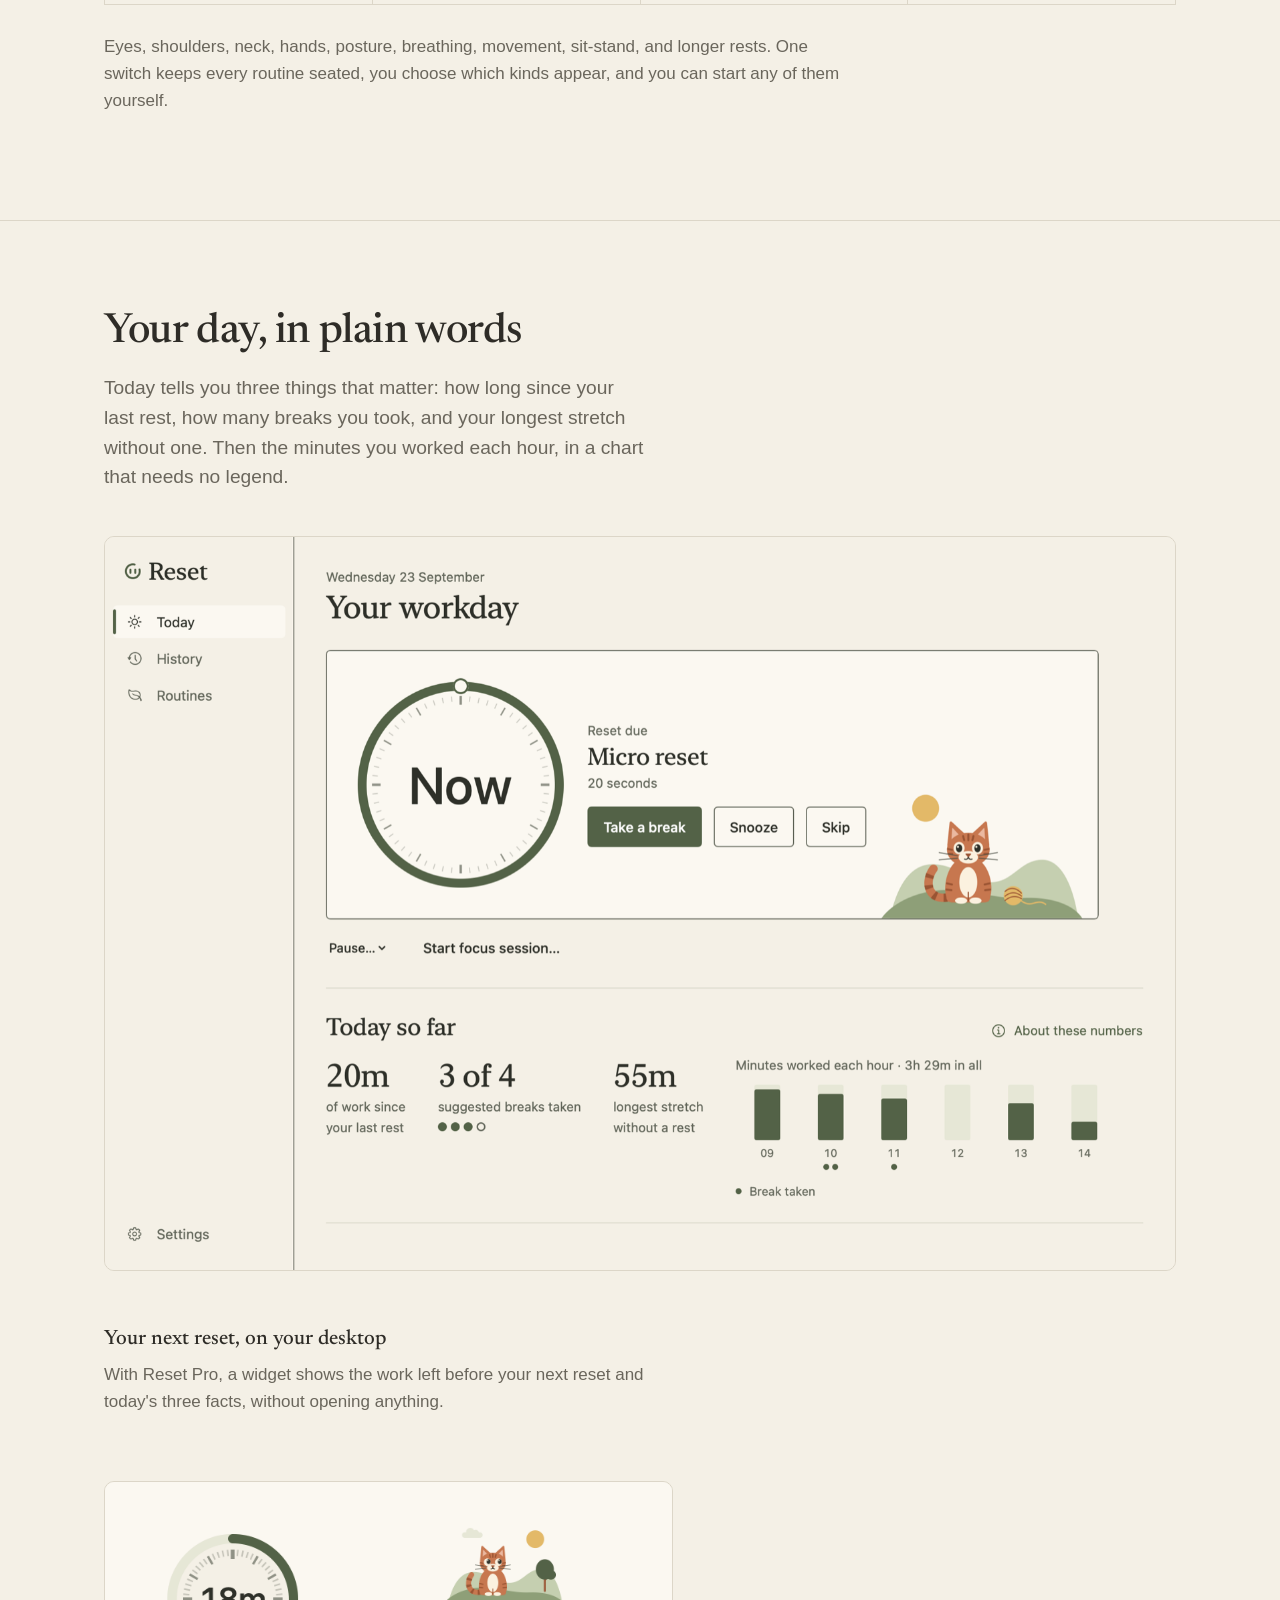
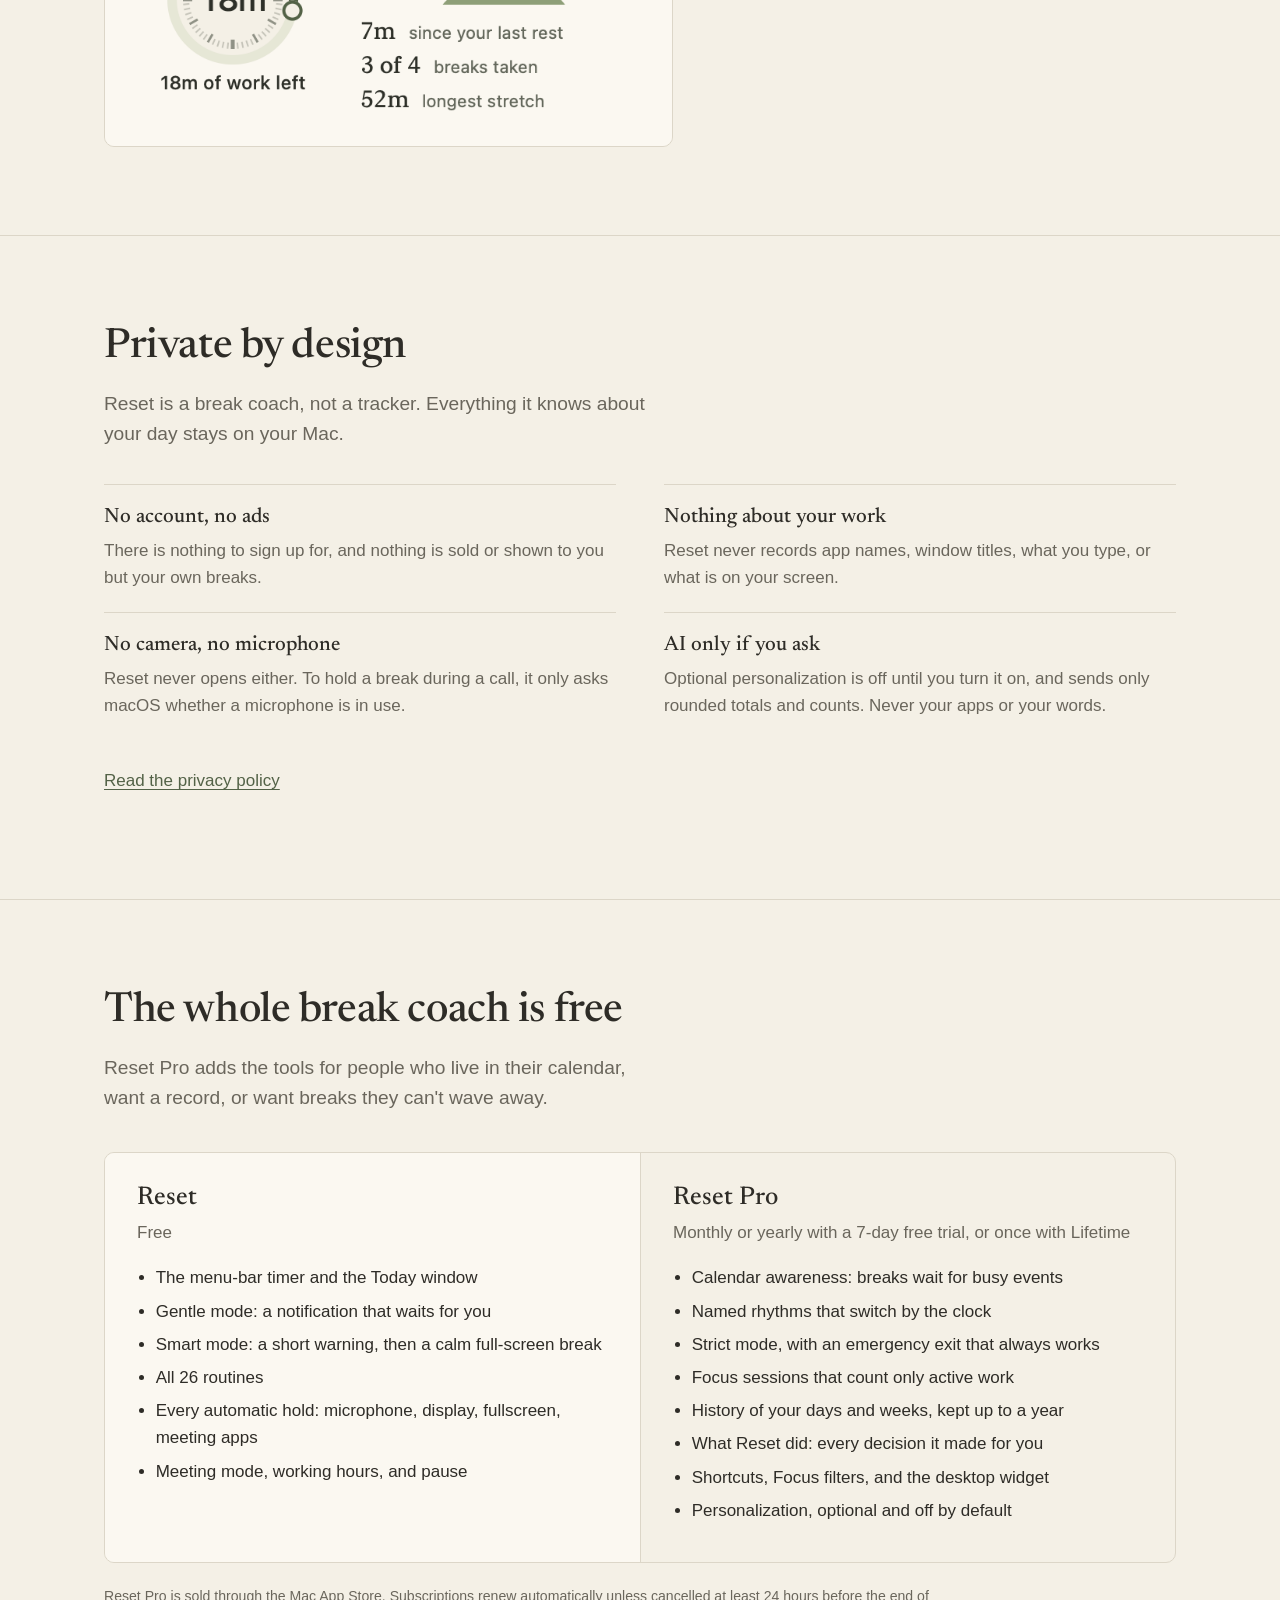
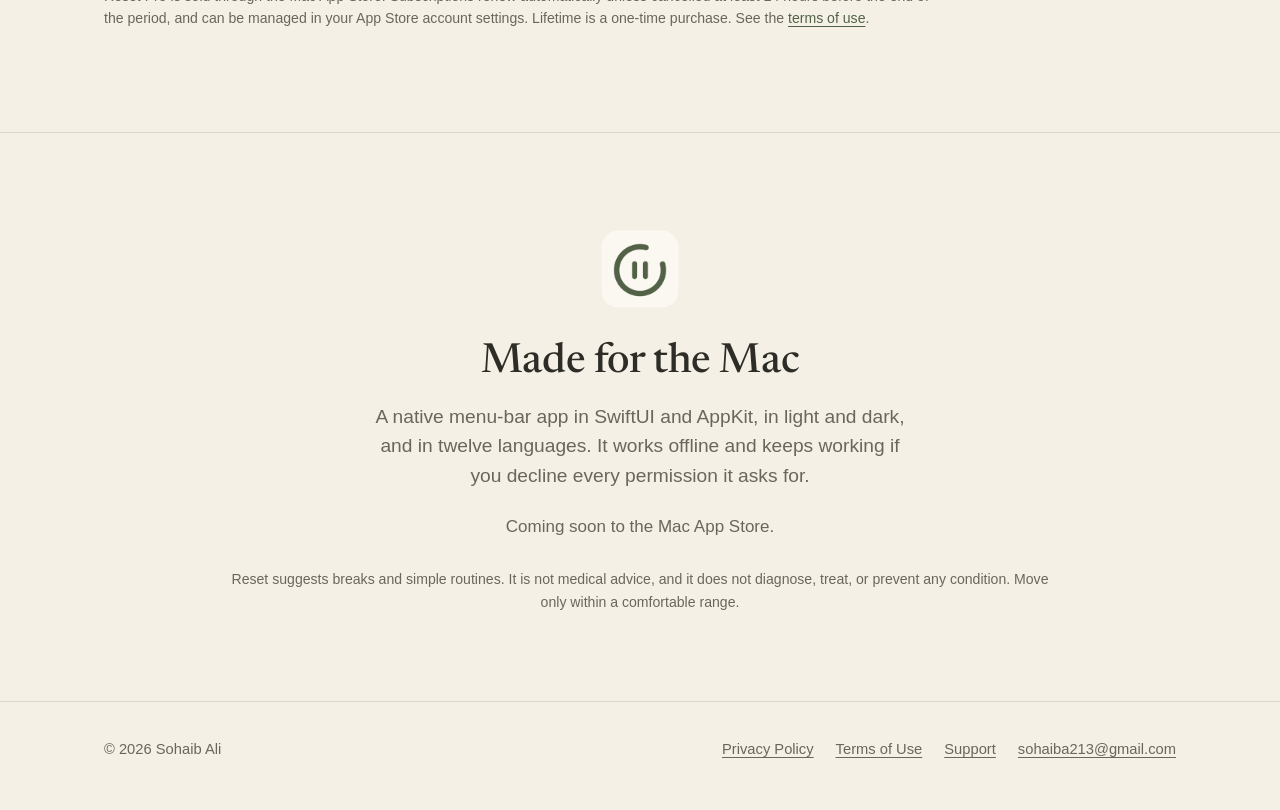
==== commit 514746c5: "Privacy policy for Marmalade's Cloudflare and OpenAI service; no Gemini elsewhere - privacy.html: th" ====
--- a/index.html
+++ b/index.html
@@ -160,7 +160,7 @@
       <div class="promise"><h3>No account, no ads</h3><p>There is nothing to sign up for, and nothing is sold or shown to you but your own breaks.</p></div>
       <div class="promise"><h3>Nothing about your work</h3><p>Reset never records app names, window titles, what you type, or what is on your screen.</p></div>
       <div class="promise"><h3>No camera, no microphone</h3><p>Reset never opens either. To hold a break during a call, it only asks macOS whether a microphone is in use.</p></div>
-      <div class="promise"><h3>AI only if you ask</h3><p>Optional Gemini personalization is off until you turn it on, and sends only rounded totals and counts. Never your apps or your words.</p></div>
+      <div class="promise"><h3>AI only if you ask</h3><p>Optional personalization is off until you turn it on, and sends only rounded totals and counts. Never your apps or your words.</p></div>
     </div>
     <p style="margin-top:28px"><a href="privacy.html">Read the privacy policy</a></p>
   </div>
@@ -196,7 +196,7 @@
           <li>History of your days and weeks, kept up to a year</li>
           <li>What Reset did: every decision it made for you</li>
           <li>Shortcuts, Focus filters, and the desktop widget</li>
-          <li>Gemini personalization, optional and off by default</li>
+          <li>Personalization, optional and off by default</li>
         </ul>
       </div>
     </div>
